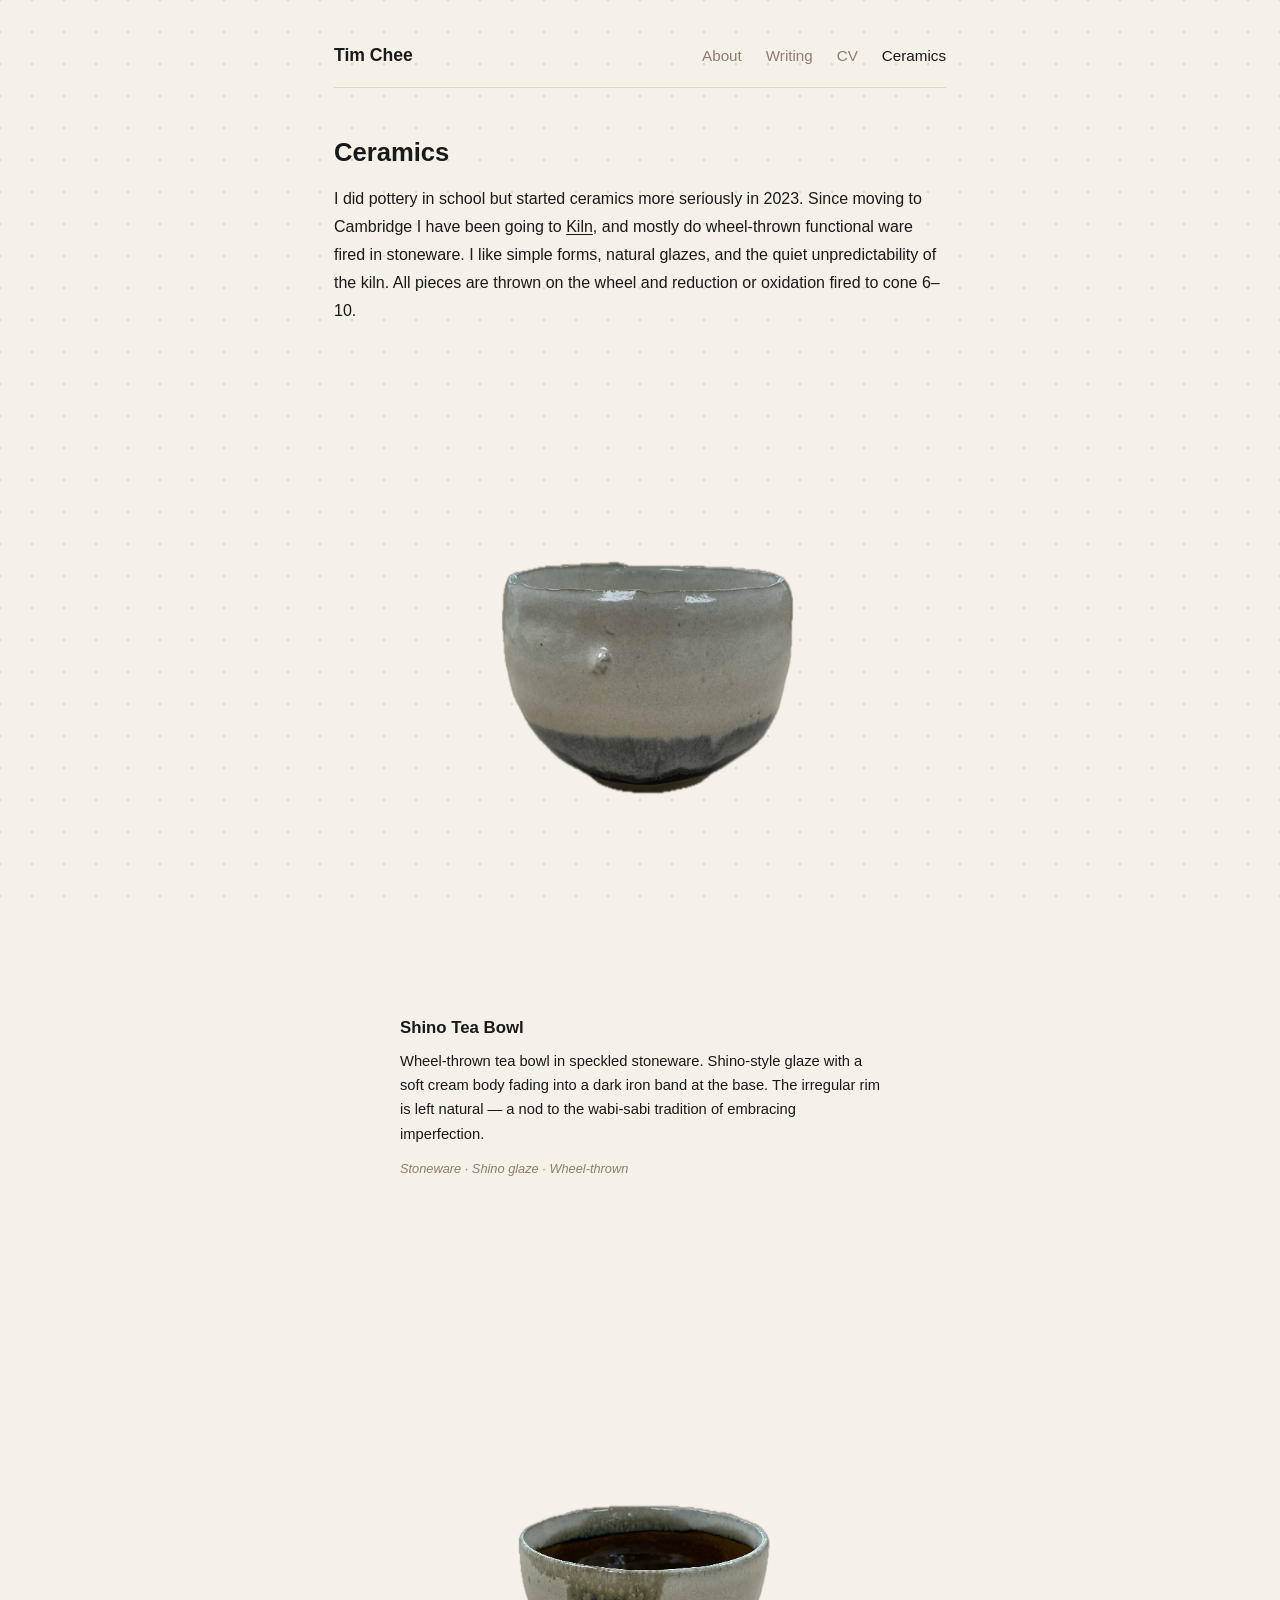
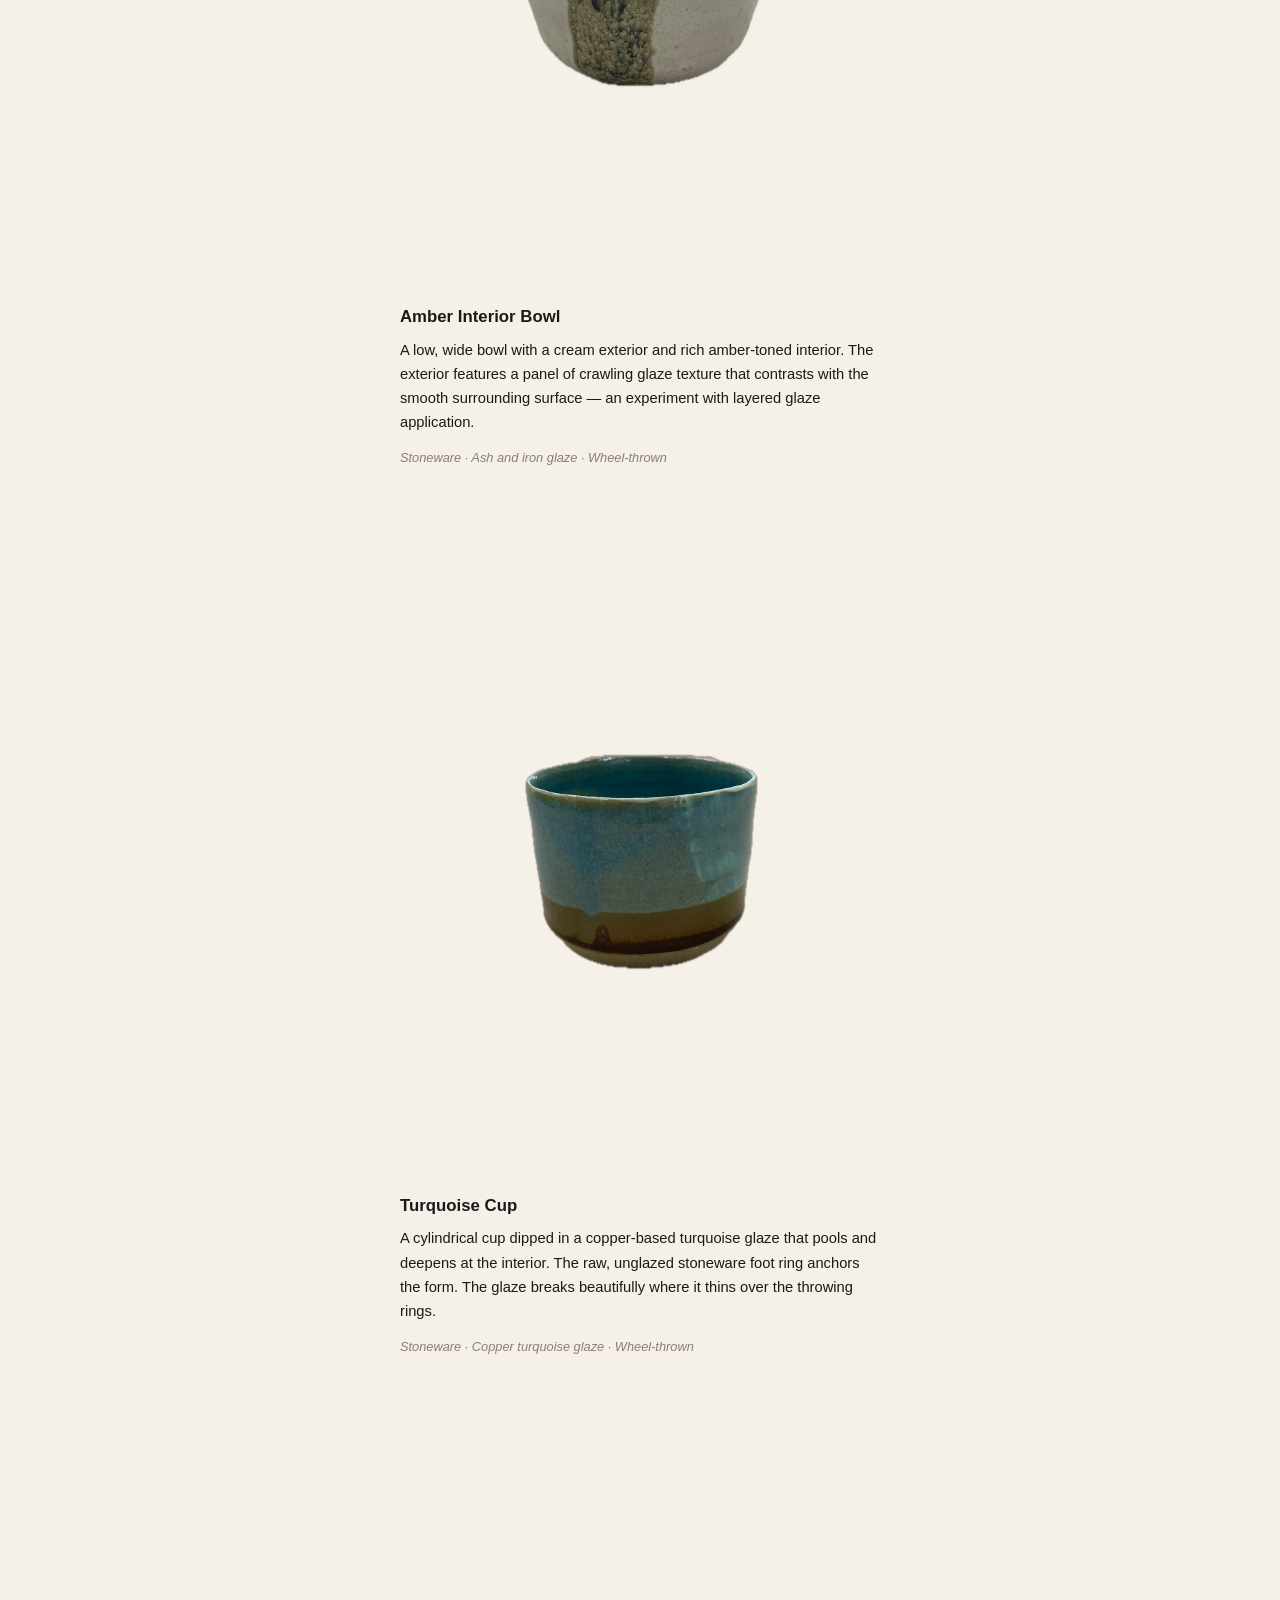
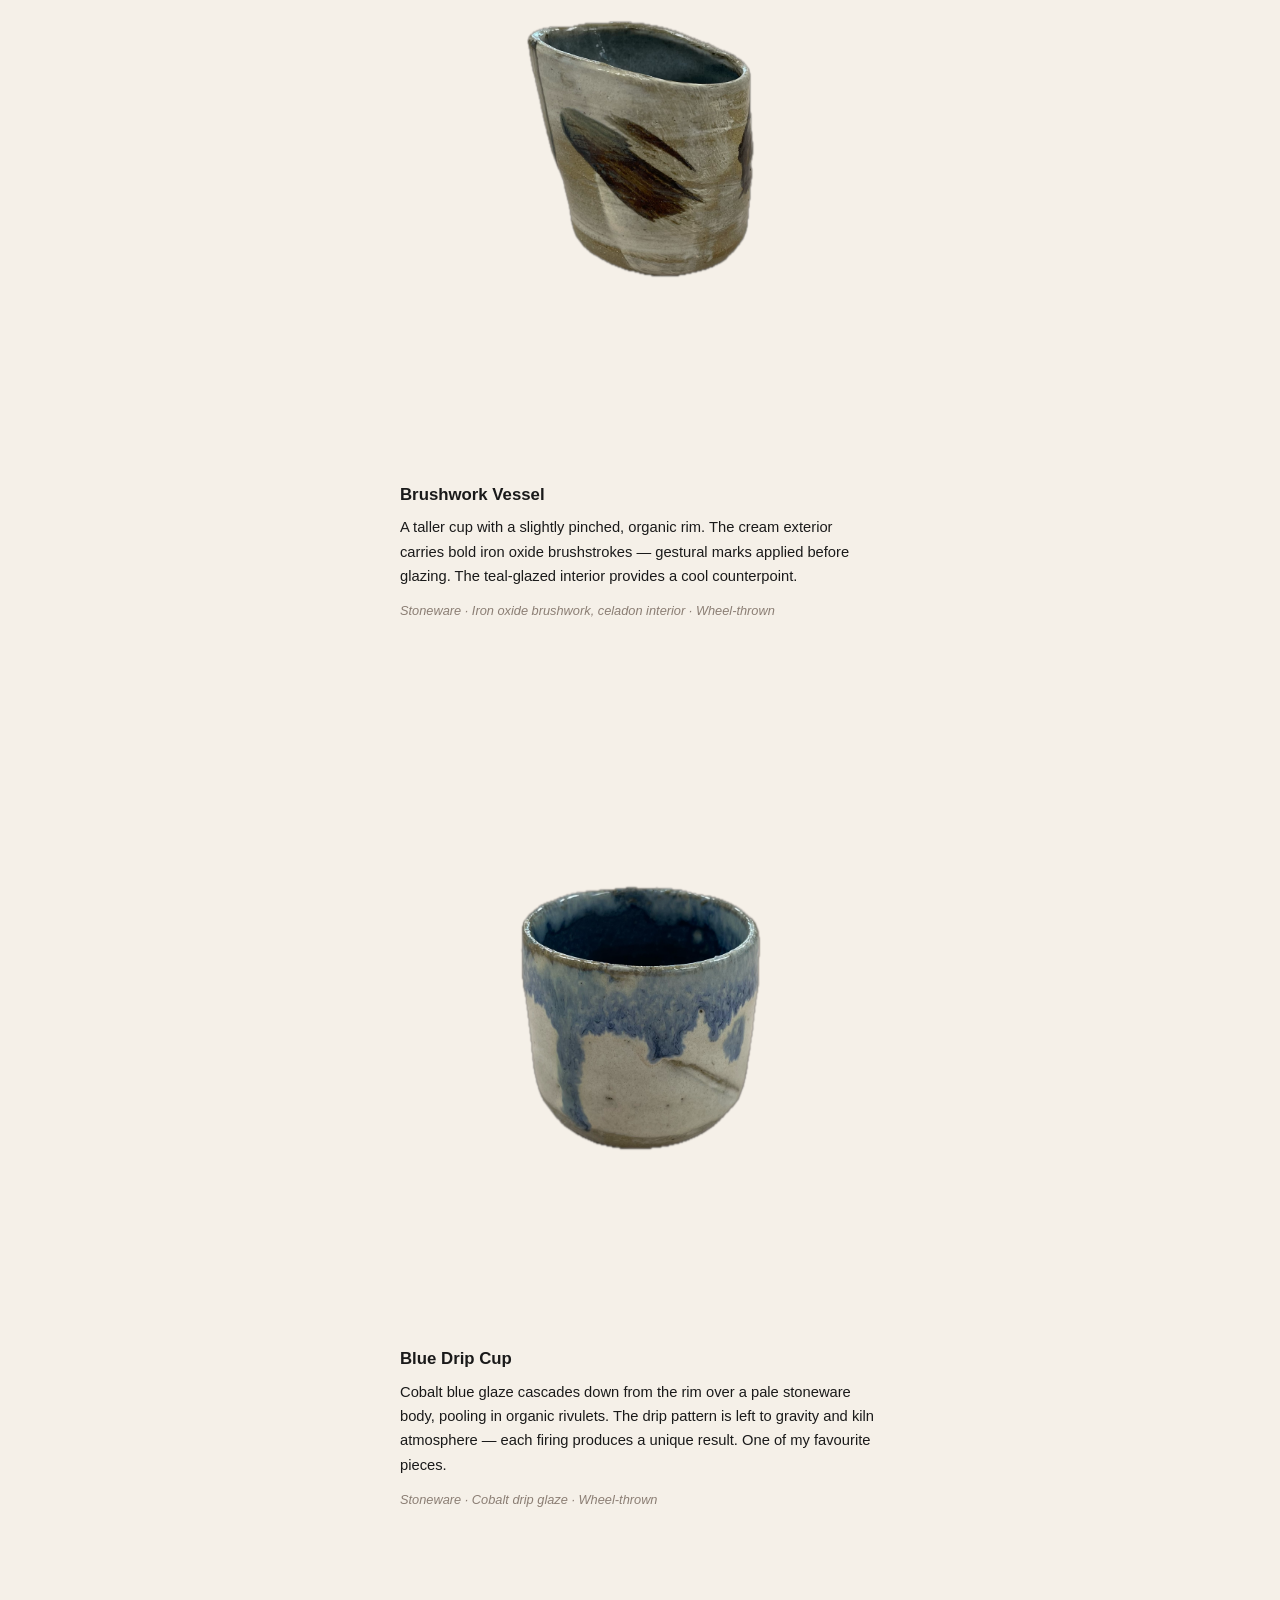
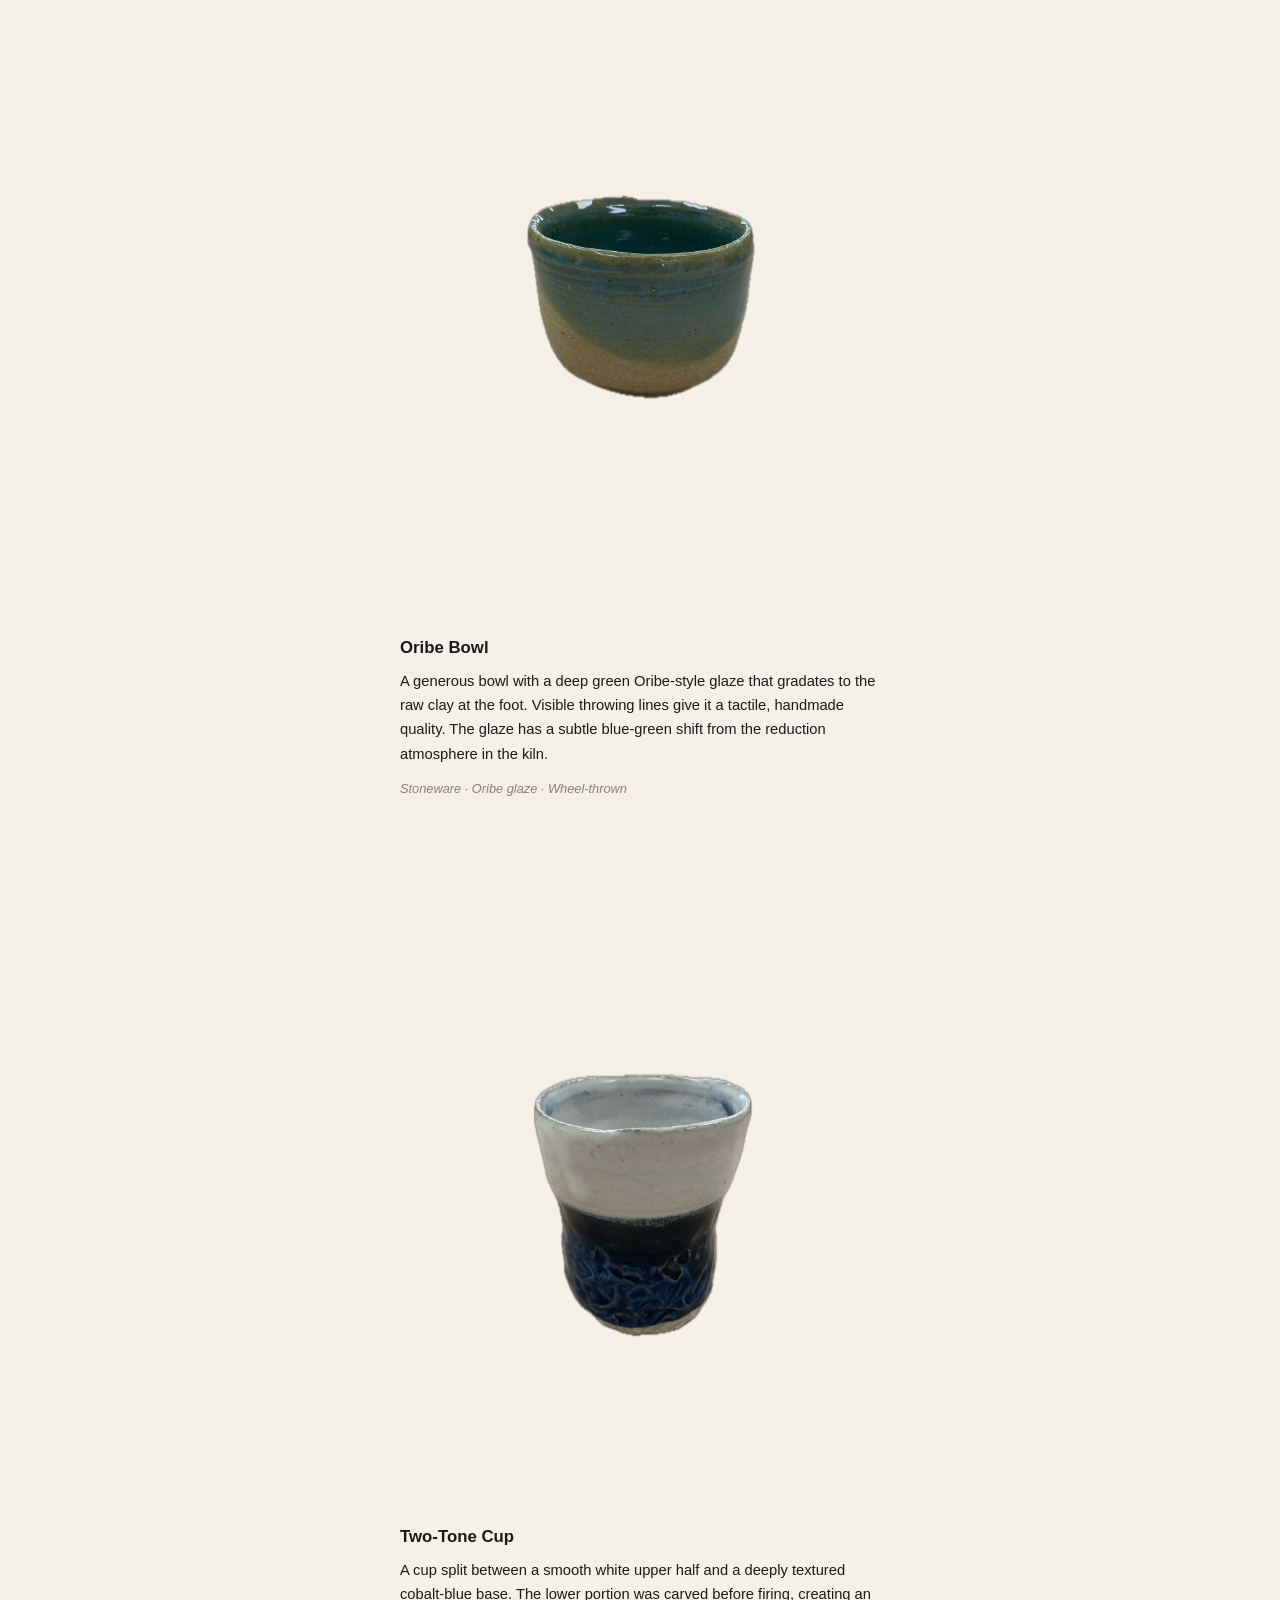
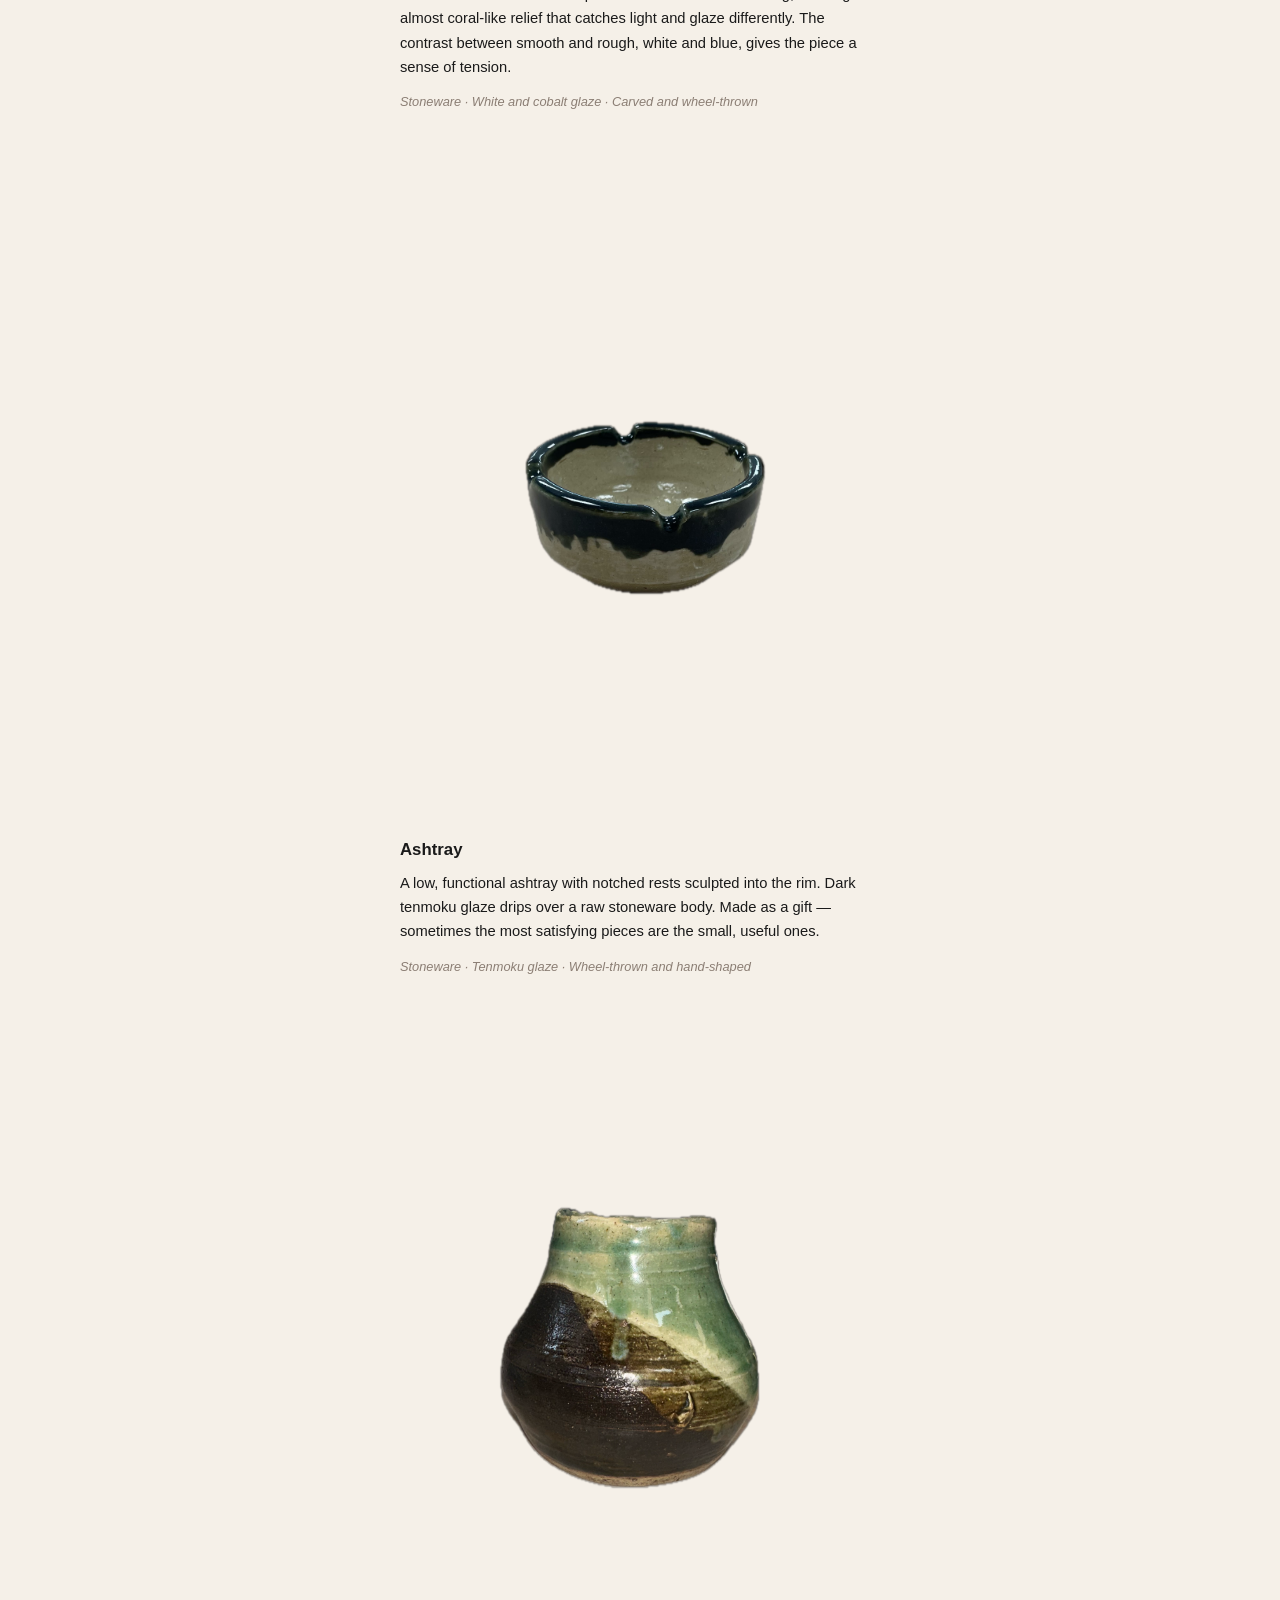
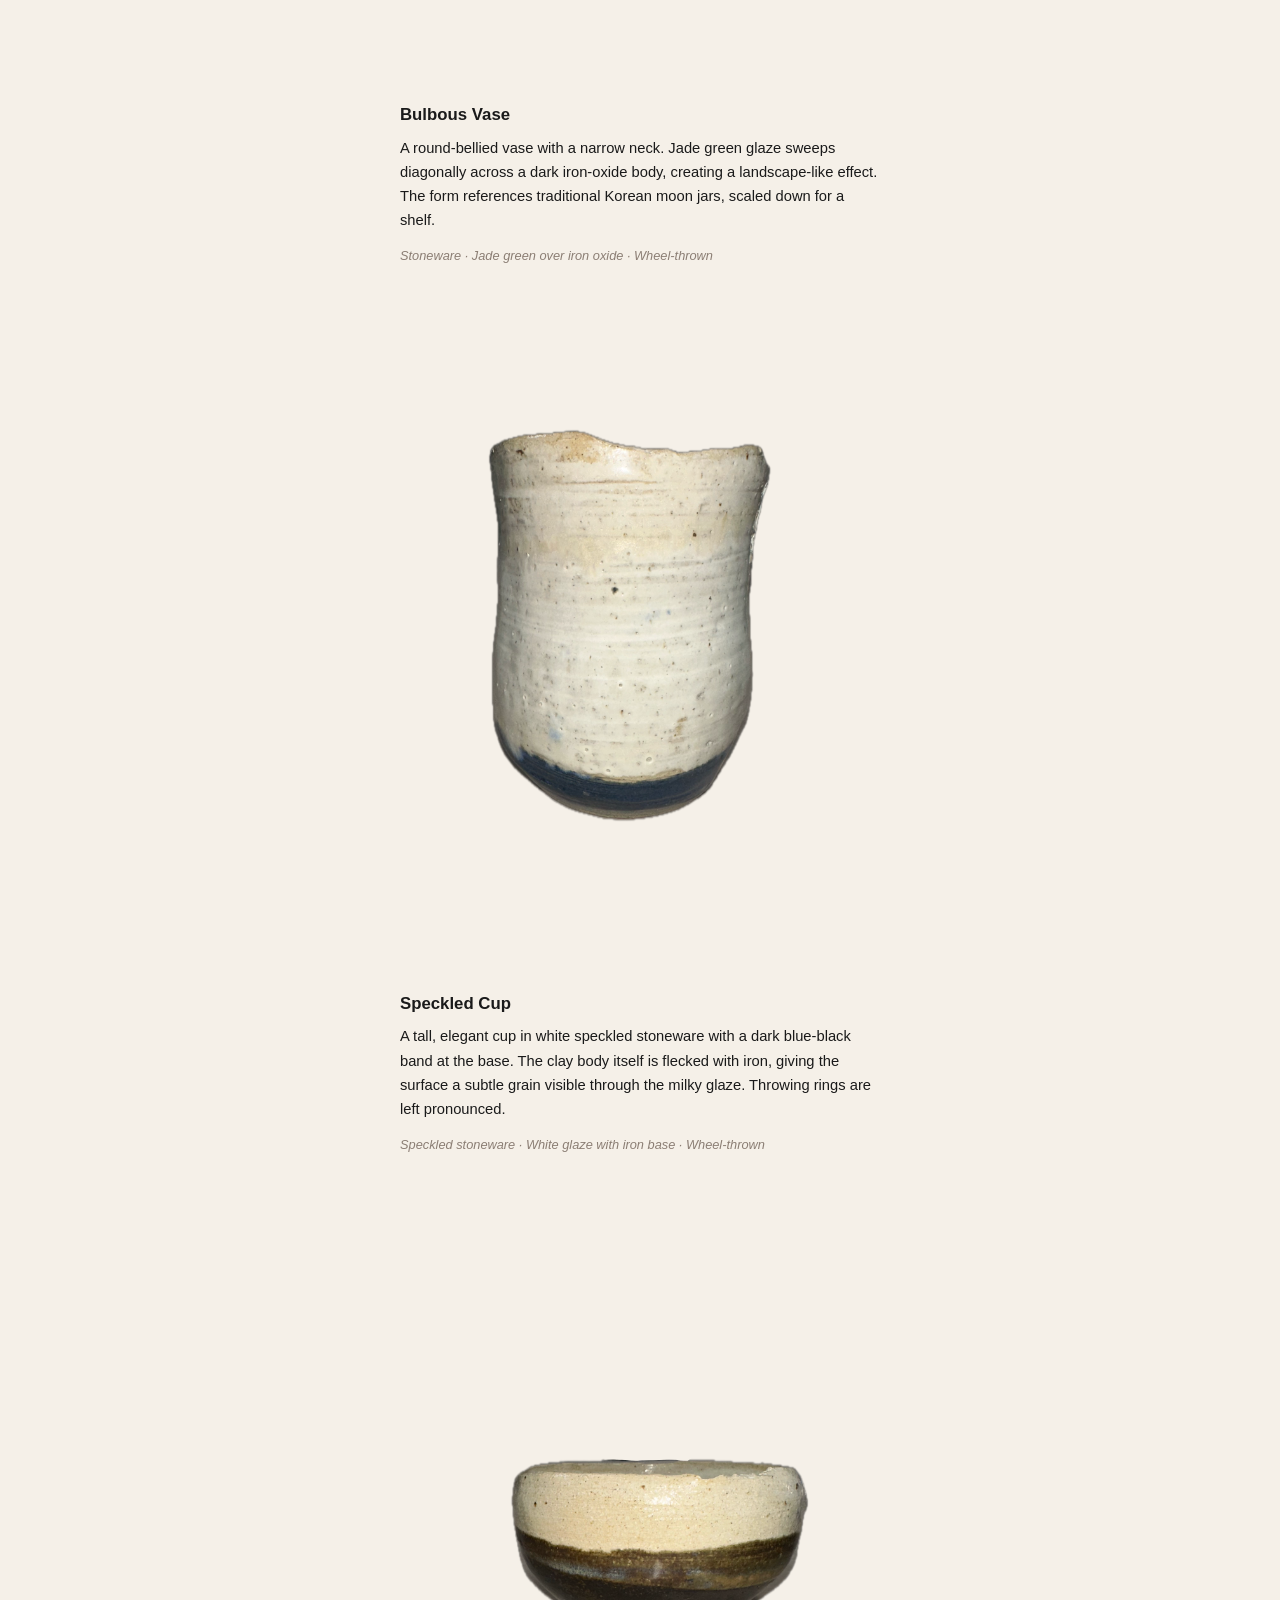
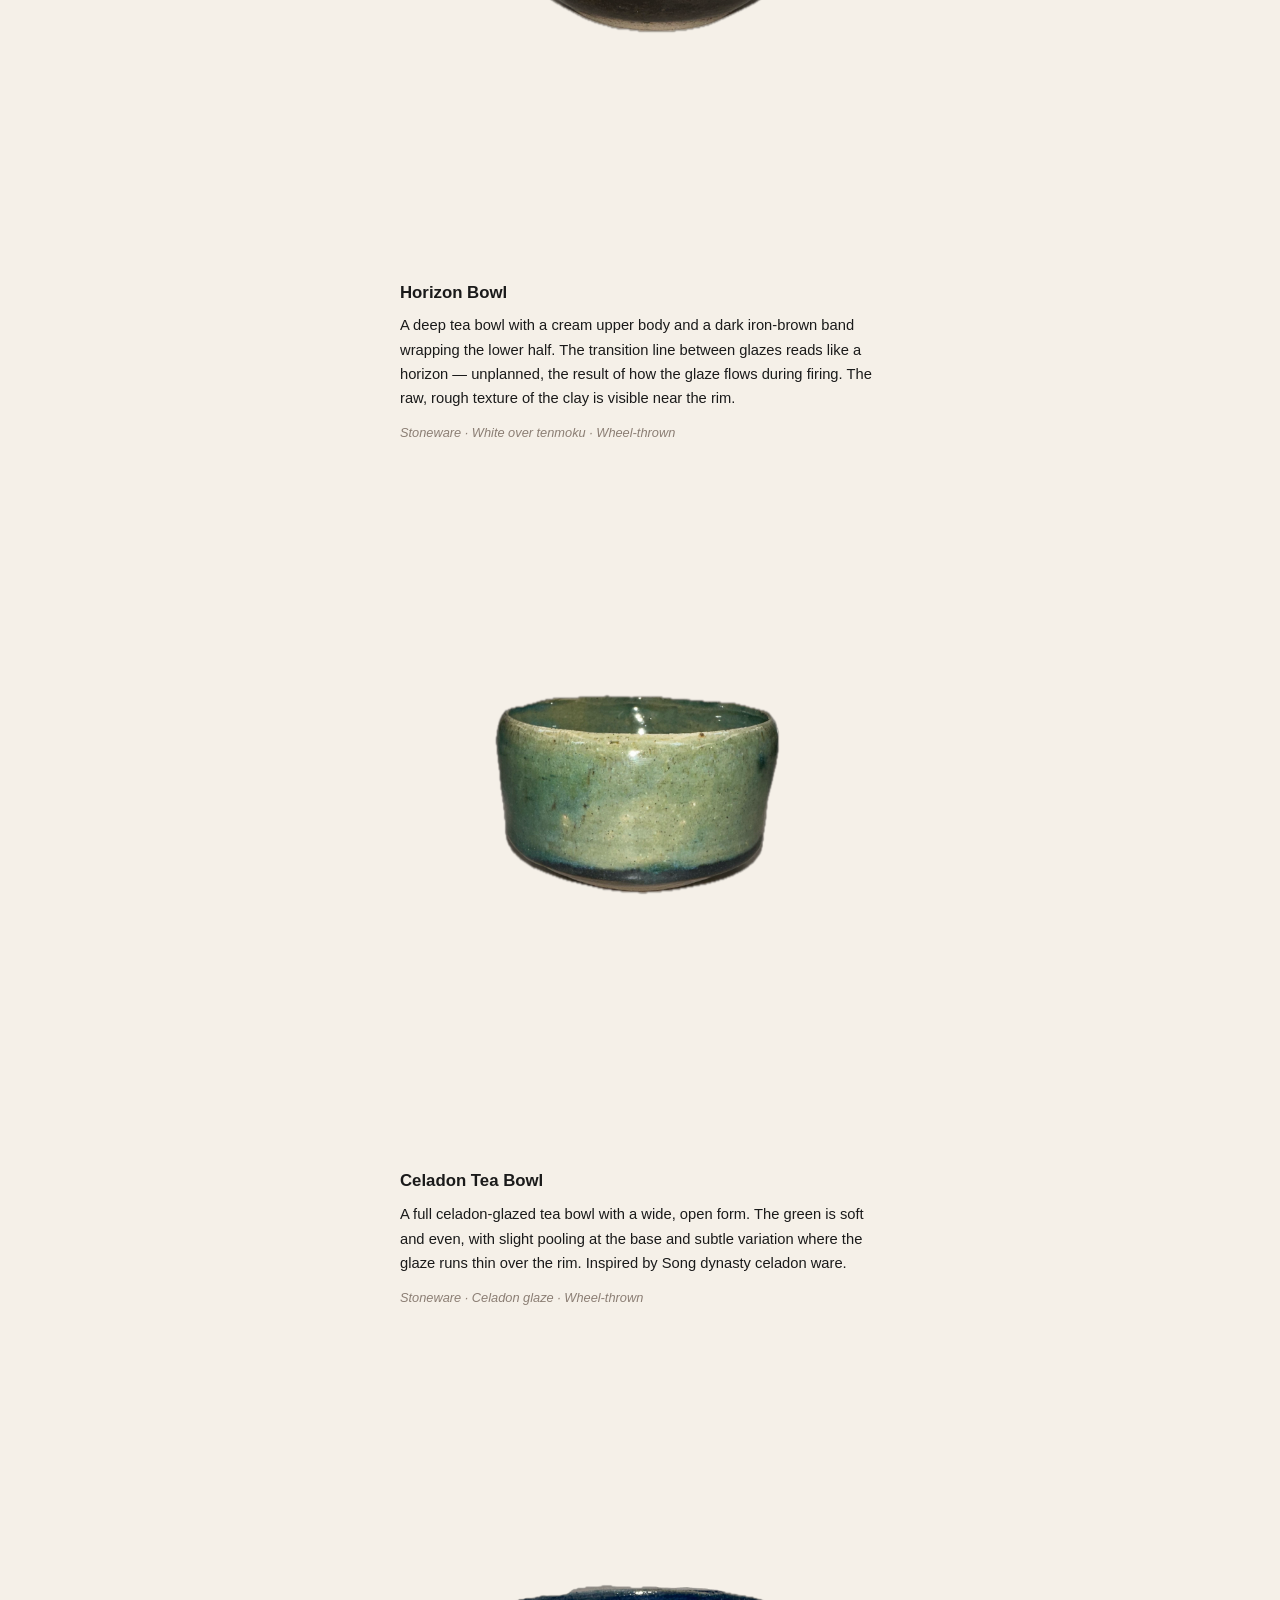
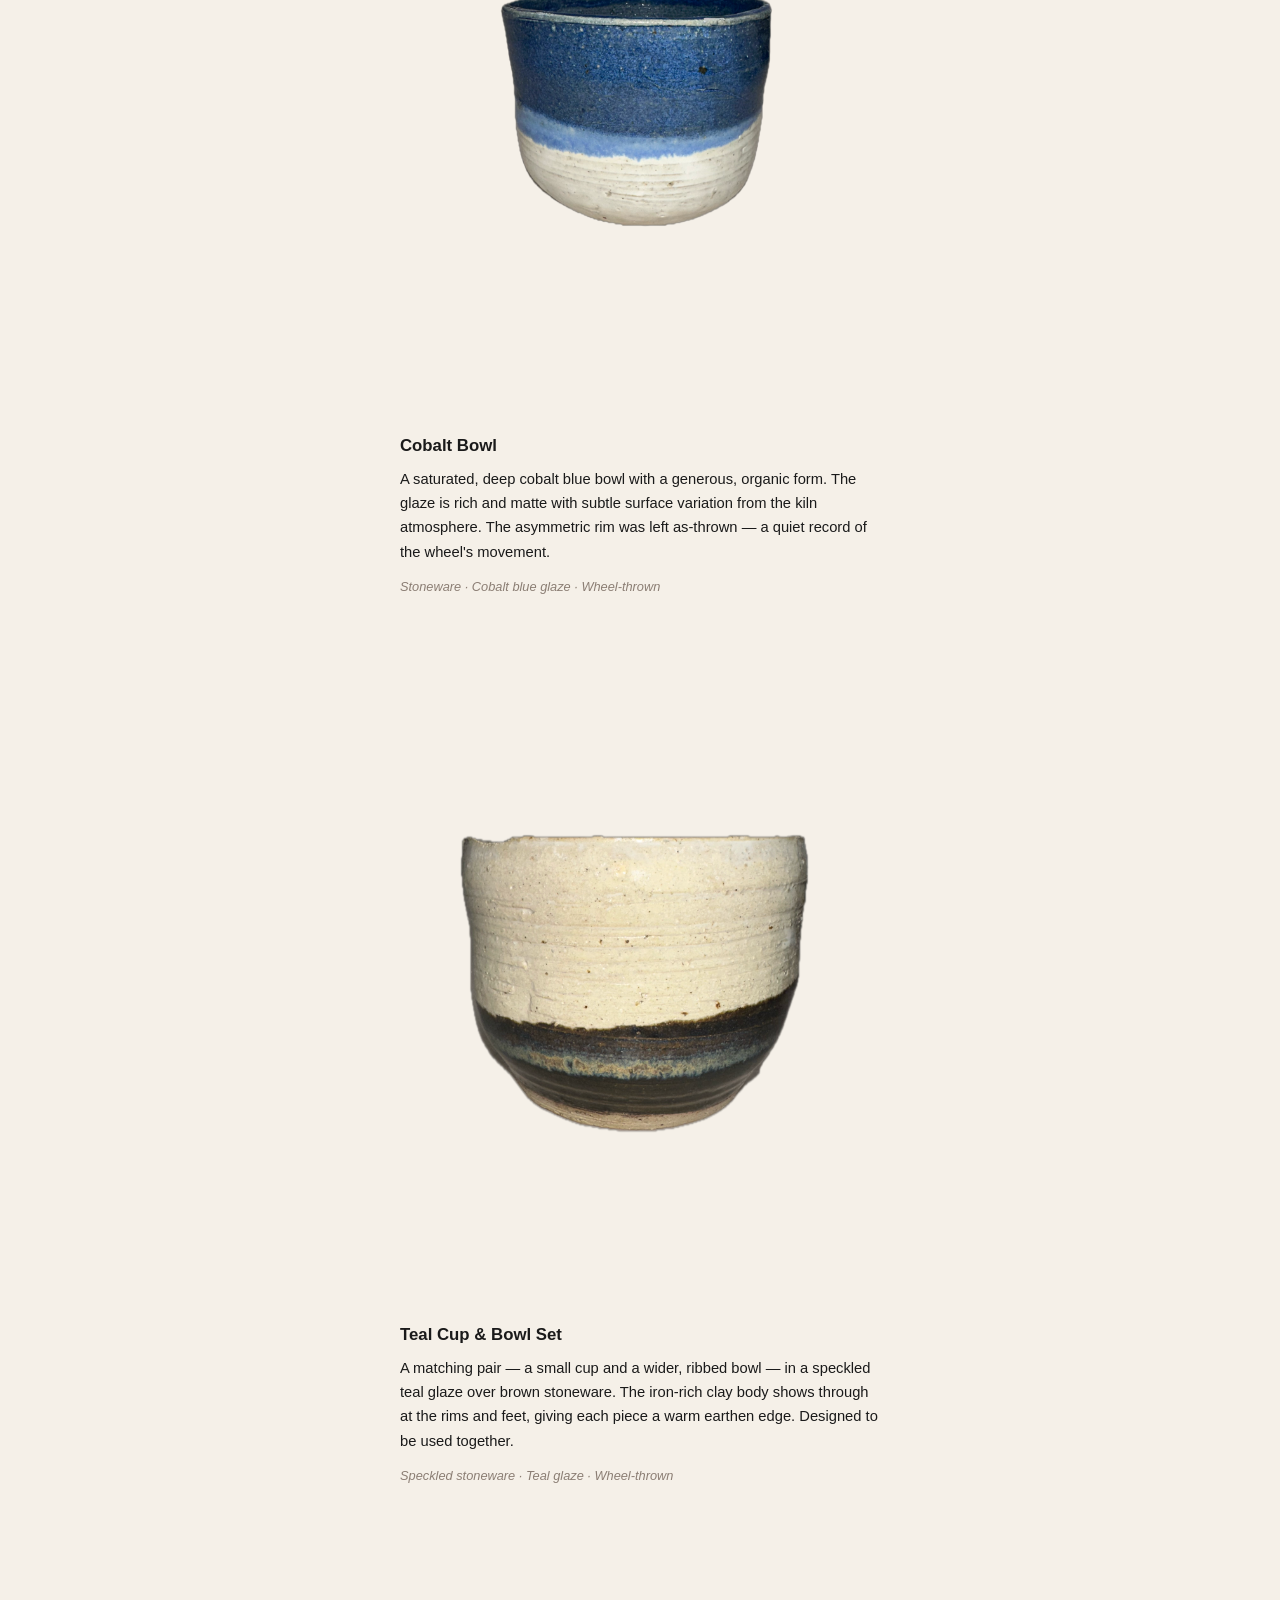
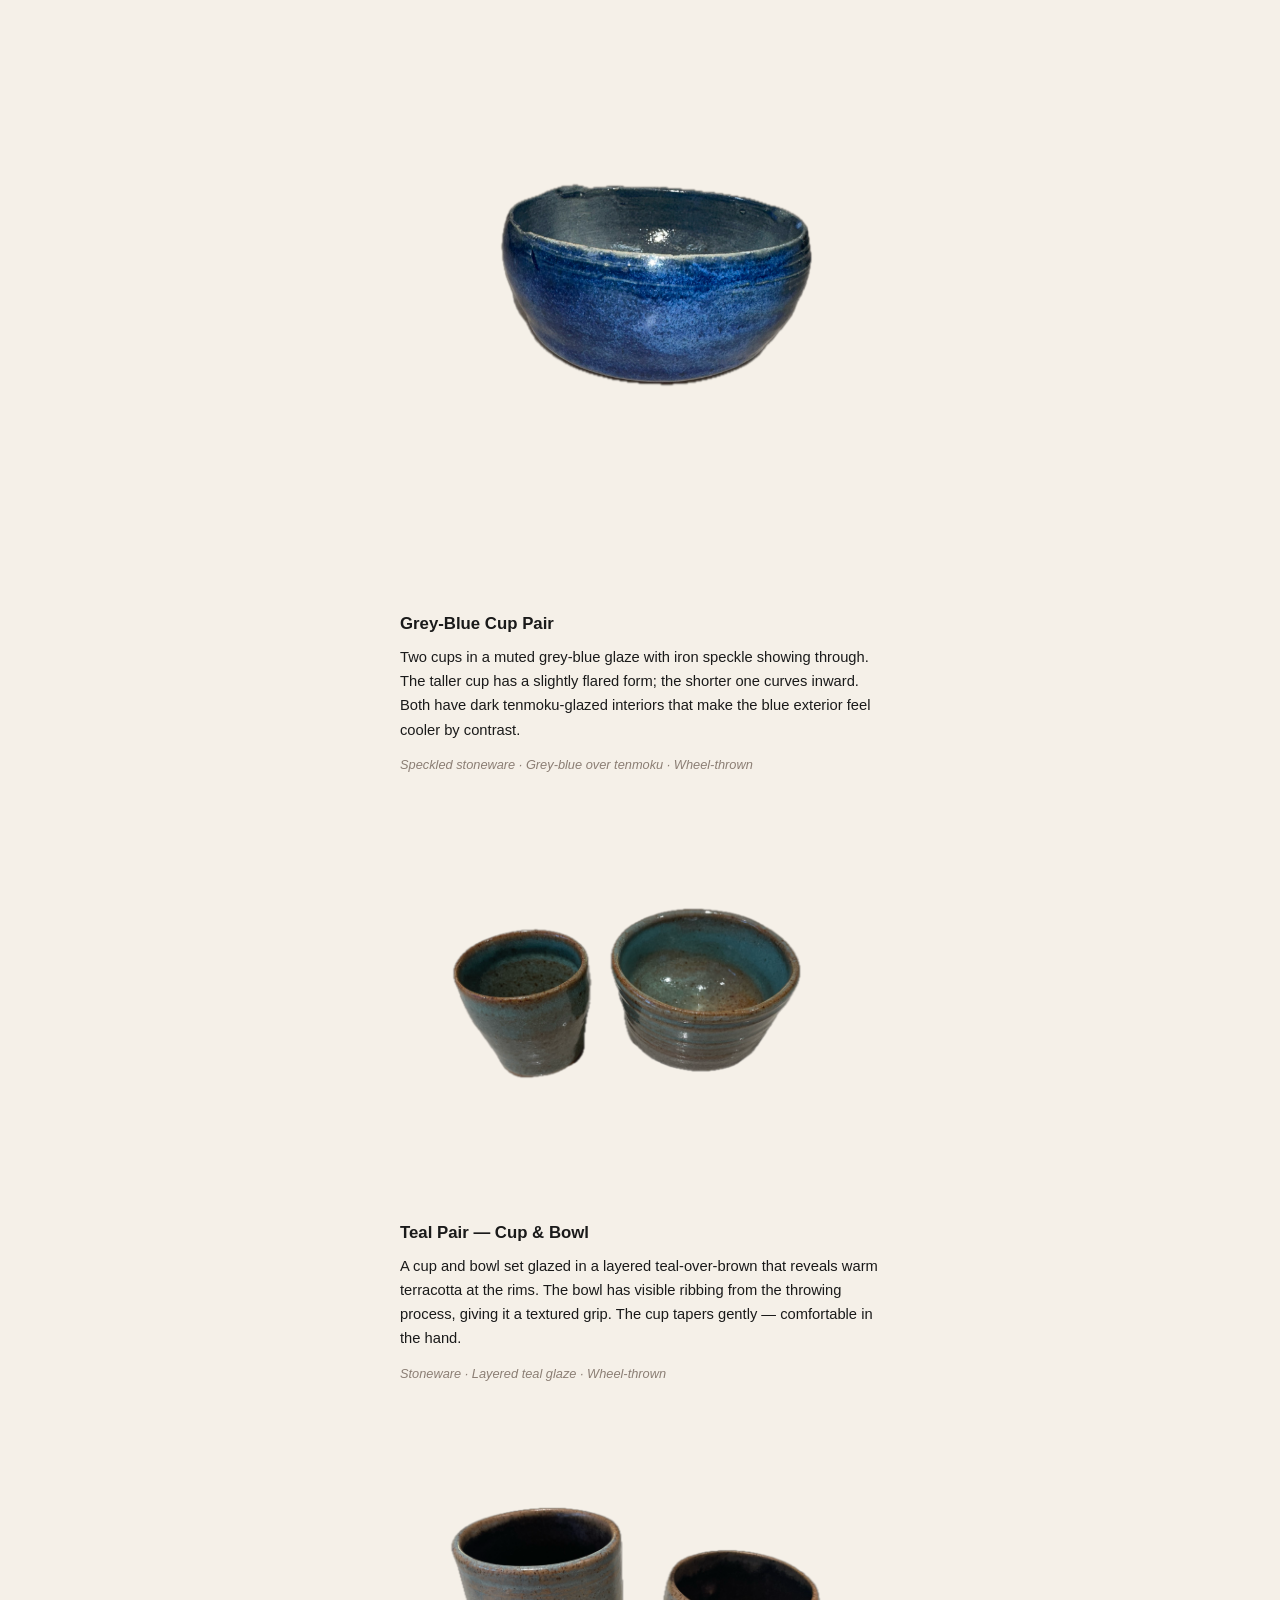
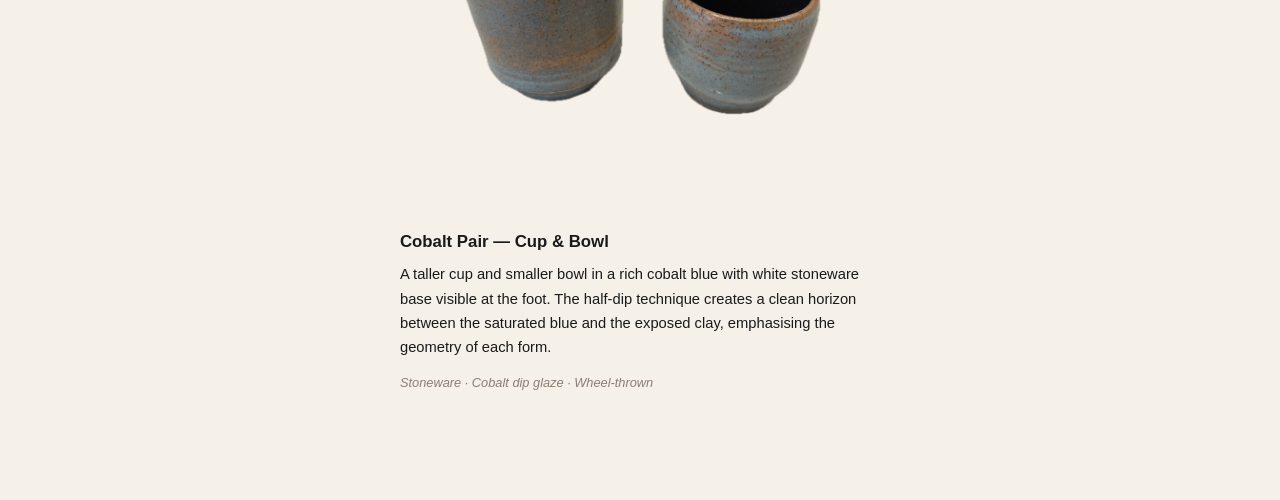
==== ceramics.html @ 2fcfd8ac "Update ceramics intro text" ====
<!DOCTYPE html>
<html lang="en">
<head>
  <meta charset="UTF-8">
  <meta name="viewport" content="width=device-width, initial-scale=1.0">
  <title>Ceramics – Tim Chee</title>
  <link rel="icon" href="favicon.svg" type="image/svg+xml">
  <link rel="stylesheet" href="style.css">
</head>
<body>
  <canvas id="dot-grid"></canvas>
  <div class="container">
    <nav>
      <a href="index.html" class="site-name">Tim Chee</a>
      <a href="index.html">About</a>
      <a href="writing.html">Writing</a>
      <a href="cv.html">CV</a>
      <a href="ceramics.html" class="active">Ceramics</a>
    </nav>

    <h1>Ceramics</h1>
    <p>I did pottery in school but started ceramics more seriously in 2023. Since moving to Cambridge I have been going to <a href="https://kilncambridge.co.uk/">Kiln</a>, and mostly do wheel-thrown functional ware fired in stoneware. I like simple forms, natural glazes, and the quiet unpredictability of the kiln. All pieces are thrown on the wheel and reduction or oxidation fired to cone 6–10.</p>

    <div class="ceramics-gallery">

      <div class="ceramics-piece">
        <img src="ceramics/IMG_4203.png" alt="Shino tea bowl" loading="lazy">
        <div class="piece-info">
          <h3>Shino Tea Bowl</h3>
          <p>Wheel-thrown tea bowl in speckled stoneware. Shino-style glaze with a soft cream body fading into a dark iron band at the base. The irregular rim is left natural — a nod to the wabi-sabi tradition of embracing imperfection.</p>
          <span class="piece-meta">Stoneware · Shino glaze · Wheel-thrown</span>
        </div>
      </div>

      <div class="ceramics-piece">
        <img src="ceramics/IMG_4205.png" alt="Textured bowl with amber interior" loading="lazy">
        <div class="piece-info">
          <h3>Amber Interior Bowl</h3>
          <p>A low, wide bowl with a cream exterior and rich amber-toned interior. The exterior features a panel of crawling glaze texture that contrasts with the smooth surrounding surface — an experiment with layered glaze application.</p>
          <span class="piece-meta">Stoneware · Ash and iron glaze · Wheel-thrown</span>
        </div>
      </div>

      <div class="ceramics-piece">
        <img src="ceramics/IMG_4206.png" alt="Turquoise cup" loading="lazy">
        <div class="piece-info">
          <h3>Turquoise Cup</h3>
          <p>A cylindrical cup dipped in a copper-based turquoise glaze that pools and deepens at the interior. The raw, unglazed stoneware foot ring anchors the form. The glaze breaks beautifully where it thins over the throwing rings.</p>
          <span class="piece-meta">Stoneware · Copper turquoise glaze · Wheel-thrown</span>
        </div>
      </div>

      <div class="ceramics-piece">
        <img src="ceramics/IMG_4207.png" alt="Brushwork vessel" loading="lazy">
        <div class="piece-info">
          <h3>Brushwork Vessel</h3>
          <p>A taller cup with a slightly pinched, organic rim. The cream exterior carries bold iron oxide brushstrokes — gestural marks applied before glazing. The teal-glazed interior provides a cool counterpoint.</p>
          <span class="piece-meta">Stoneware · Iron oxide brushwork, celadon interior · Wheel-thrown</span>
        </div>
      </div>

      <div class="ceramics-piece">
        <img src="ceramics/IMG_4211.png" alt="Blue drip cup" loading="lazy">
        <div class="piece-info">
          <h3>Blue Drip Cup</h3>
          <p>Cobalt blue glaze cascades down from the rim over a pale stoneware body, pooling in organic rivulets. The drip pattern is left to gravity and kiln atmosphere — each firing produces a unique result. One of my favourite pieces.</p>
          <span class="piece-meta">Stoneware · Cobalt drip glaze · Wheel-thrown</span>
        </div>
      </div>

      <div class="ceramics-piece">
        <img src="ceramics/IMG_4212.png" alt="Celadon green bowl" loading="lazy">
        <div class="piece-info">
          <h3>Oribe Bowl</h3>
          <p>A generous bowl with a deep green Oribe-style glaze that gradates to the raw clay at the foot. Visible throwing lines give it a tactile, handmade quality. The glaze has a subtle blue-green shift from the reduction atmosphere in the kiln.</p>
          <span class="piece-meta">Stoneware · Oribe glaze · Wheel-thrown</span>
        </div>
      </div>

      <div class="ceramics-piece">
        <img src="ceramics/IMG_4213.png" alt="Two-tone cup" loading="lazy">
        <div class="piece-info">
          <h3>Two-Tone Cup</h3>
          <p>A cup split between a smooth white upper half and a deeply textured cobalt-blue base. The lower portion was carved before firing, creating an almost coral-like relief that catches light and glaze differently. The contrast between smooth and rough, white and blue, gives the piece a sense of tension.</p>
          <span class="piece-meta">Stoneware · White and cobalt glaze · Carved and wheel-thrown</span>
        </div>
      </div>

      <div class="ceramics-piece">
        <img src="ceramics/IMG_4215.png" alt="Ashtray" loading="lazy">
        <div class="piece-info">
          <h3>Ashtray</h3>
          <p>A low, functional ashtray with notched rests sculpted into the rim. Dark tenmoku glaze drips over a raw stoneware body. Made as a gift — sometimes the most satisfying pieces are the small, useful ones.</p>
          <span class="piece-meta">Stoneware · Tenmoku glaze · Wheel-thrown and hand-shaped</span>
        </div>
      </div>

      <div class="ceramics-piece">
        <img src="ceramics/IMG_7525-2.png" alt="Green and black vase" loading="lazy">
        <div class="piece-info">
          <h3>Bulbous Vase</h3>
          <p>A round-bellied vase with a narrow neck. Jade green glaze sweeps diagonally across a dark iron-oxide body, creating a landscape-like effect. The form references traditional Korean moon jars, scaled down for a shelf.</p>
          <span class="piece-meta">Stoneware · Jade green over iron oxide · Wheel-thrown</span>
        </div>
      </div>

      <div class="ceramics-piece">
        <img src="ceramics/IMG_7526.png" alt="White speckled cup" loading="lazy">
        <div class="piece-info">
          <h3>Speckled Cup</h3>
          <p>A tall, elegant cup in white speckled stoneware with a dark blue-black band at the base. The clay body itself is flecked with iron, giving the surface a subtle grain visible through the milky glaze. Throwing rings are left pronounced.</p>
          <span class="piece-meta">Speckled stoneware · White glaze with iron base · Wheel-thrown</span>
        </div>
      </div>

      <div class="ceramics-piece">
        <img src="ceramics/IMG_7527-2.png" alt="Cream and brown tea bowl" loading="lazy">
        <div class="piece-info">
          <h3>Horizon Bowl</h3>
          <p>A deep tea bowl with a cream upper body and a dark iron-brown band wrapping the lower half. The transition line between glazes reads like a horizon — unplanned, the result of how the glaze flows during firing. The raw, rough texture of the clay is visible near the rim.</p>
          <span class="piece-meta">Stoneware · White over tenmoku · Wheel-thrown</span>
        </div>
      </div>

      <div class="ceramics-piece">
        <img src="ceramics/IMG_7528.png" alt="Green celadon tea bowl" loading="lazy">
        <div class="piece-info">
          <h3>Celadon Tea Bowl</h3>
          <p>A full celadon-glazed tea bowl with a wide, open form. The green is soft and even, with slight pooling at the base and subtle variation where the glaze runs thin over the rim. Inspired by Song dynasty celadon ware.</p>
          <span class="piece-meta">Stoneware · Celadon glaze · Wheel-thrown</span>
        </div>
      </div>

      <div class="ceramics-piece">
        <img src="ceramics/IMG_7530-2.png" alt="Deep cobalt bowl" loading="lazy">
        <div class="piece-info">
          <h3>Cobalt Bowl</h3>
          <p>A saturated, deep cobalt blue bowl with a generous, organic form. The glaze is rich and matte with subtle surface variation from the kiln atmosphere. The asymmetric rim was left as-thrown — a quiet record of the wheel's movement.</p>
          <span class="piece-meta">Stoneware · Cobalt blue glaze · Wheel-thrown</span>
        </div>
      </div>

      <div class="ceramics-piece">
        <img src="ceramics/IMG_7531-2.png" alt="Teal cup and bowl set" loading="lazy">
        <div class="piece-info">
          <h3>Teal Cup & Bowl Set</h3>
          <p>A matching pair — a small cup and a wider, ribbed bowl — in a speckled teal glaze over brown stoneware. The iron-rich clay body shows through at the rims and feet, giving each piece a warm earthen edge. Designed to be used together.</p>
          <span class="piece-meta">Speckled stoneware · Teal glaze · Wheel-thrown</span>
        </div>
      </div>

      <div class="ceramics-piece">
        <img src="ceramics/IMG_7532-2.png" alt="Grey-blue cup pair" loading="lazy">
        <div class="piece-info">
          <h3>Grey-Blue Cup Pair</h3>
          <p>Two cups in a muted grey-blue glaze with iron speckle showing through. The taller cup has a slightly flared form; the shorter one curves inward. Both have dark tenmoku-glazed interiors that make the blue exterior feel cooler by contrast.</p>
          <span class="piece-meta">Speckled stoneware · Grey-blue over tenmoku · Wheel-thrown</span>
        </div>
      </div>

      <div class="ceramics-piece">
        <img src="ceramics/IMG_0050-2.png" alt="Teal cup and bowl pair" loading="lazy">
        <div class="piece-info">
          <h3>Teal Pair — Cup & Bowl</h3>
          <p>A cup and bowl set glazed in a layered teal-over-brown that reveals warm terracotta at the rims. The bowl has visible ribbing from the throwing process, giving it a textured grip. The cup tapers gently — comfortable in the hand.</p>
          <span class="piece-meta">Stoneware · Layered teal glaze · Wheel-thrown</span>
        </div>
      </div>

      <div class="ceramics-piece">
        <img src="ceramics/IMG_0054-2.png" alt="Cobalt blue bowl pair" loading="lazy">
        <div class="piece-info">
          <h3>Cobalt Pair — Cup & Bowl</h3>
          <p>A taller cup and smaller bowl in a rich cobalt blue with white stoneware base visible at the foot. The half-dip technique creates a clean horizon between the saturated blue and the exposed clay, emphasising the geometry of each form.</p>
          <span class="piece-meta">Stoneware · Cobalt dip glaze · Wheel-thrown</span>
        </div>
      </div>

    </div>
  </div>

  <script>
  (() => {
    const canvas = document.getElementById('dot-grid');
    const ctx = canvas.getContext('2d');
    const dpr = window.devicePixelRatio || 1;

    const SPACING = 32;
    const DOT_RADIUS = 1.2;
    const DOT_COLOR = 'rgba(120, 100, 80, 0.18)';
    const MOUSE_RADIUS = 140;
    const PUSH_STRENGTH = 30;
    const EASE_BACK = 0.08;

    let width, height, cols, rows, dots;
    let mouse = { x: -9999, y: -9999 };
    let animId;

    function init() {
      width = window.innerWidth;
      height = window.innerHeight;
      canvas.width = width * dpr;
      canvas.height = height * dpr;
      canvas.style.width = width + 'px';
      canvas.style.height = height + 'px';
      ctx.setTransform(dpr, 0, 0, dpr, 0, 0);

      cols = Math.ceil(width / SPACING) + 1;
      rows = Math.ceil(height / SPACING) + 1;

      dots = [];
      for (let r = 0; r < rows; r++) {
        for (let c = 0; c < cols; c++) {
          dots.push({
            homeX: c * SPACING,
            homeY: r * SPACING,
            x: c * SPACING,
            y: r * SPACING,
          });
        }
      }
    }

    function draw() {
      ctx.clearRect(0, 0, width, height);

      for (let i = 0; i < dots.length; i++) {
        const d = dots[i];
        const dx = mouse.x - d.homeX;
        const dy = mouse.y - d.homeY;
        const dist = Math.sqrt(dx * dx + dy * dy);

        if (dist < MOUSE_RADIUS) {
          const force = (1 - dist / MOUSE_RADIUS);
          const angle = Math.atan2(dy, dx);
          const push = force * force * PUSH_STRENGTH;
          d.x += (d.homeX - Math.cos(angle) * push - d.x) * 0.2;
          d.y += (d.homeY - Math.sin(angle) * push - d.y) * 0.2;
        } else {
          d.x += (d.homeX - d.x) * EASE_BACK;
          d.y += (d.homeY - d.y) * EASE_BACK;
        }

        ctx.beginPath();
        ctx.arc(d.x, d.y, DOT_RADIUS, 0, Math.PI * 2);
        ctx.fillStyle = DOT_COLOR;
        ctx.fill();
      }

      animId = requestAnimationFrame(draw);
    }

    function onMouseMove(e) {
      mouse.x = e.clientX;
      mouse.y = e.clientY;
    }

    function onMouseLeave() {
      mouse.x = -9999;
      mouse.y = -9999;
    }

    function onResize() {
      cancelAnimationFrame(animId);
      init();
      draw();
    }

    window.addEventListener('mousemove', onMouseMove);
    document.addEventListener('mouseleave', onMouseLeave);
    window.addEventListener('resize', onResize);

    window.addEventListener('touchmove', (e) => {
      mouse.x = e.touches[0].clientX;
      mouse.y = e.touches[0].clientY;
    });
    window.addEventListener('touchend', onMouseLeave);

    init();
    draw();
  })();
  </script>
</body>
</html>
---- style.css ----
/* ─── Reset & Variables ─── */
*, *::before, *::after {
  box-sizing: border-box;
  margin: 0;
  padding: 0;
}

:root {
  --text: #1a1a1a;
  --text-secondary: #8B7E74;
  --bg: #F5F0E8;
  --link: #1a1a1a;
  --link-hover: #6B5E54;
  --border: #DDD5C9;
  --code-bg: #EDE7DD;
  --max-width: 660px;
}

body {
  font-family: -apple-system, BlinkMacSystemFont, 'Segoe UI', 'Helvetica Neue', Arial, sans-serif;
  color: var(--text);
  background: var(--bg);
  line-height: 1.75;
  font-size: 16px;
  -webkit-font-smoothing: antialiased;
  -moz-osx-font-smoothing: grayscale;
}

/* ─── Dot Grid Canvas ─── */
#dot-grid {
  position: fixed;
  top: 0;
  left: 0;
  width: 100%;
  height: 100%;
  z-index: 0;
  pointer-events: none;
}

.container {
  max-width: var(--max-width);
  margin: 0 auto;
  padding: 2.5rem 1.5rem;
  position: relative;
  z-index: 1;
}

/* ─── Navigation ─── */
nav {
  display: flex;
  align-items: baseline;
  gap: 1.5rem;
  margin-bottom: 3rem;
  padding-bottom: 1rem;
  border-bottom: 1px solid var(--border);
}

nav .site-name {
  font-weight: 600;
  font-size: 1.1rem;
  color: var(--text);
  text-decoration: none;
  margin-right: auto;
}

nav .site-name:hover {
  color: var(--text-secondary);
}

nav a {
  color: var(--text-secondary);
  text-decoration: none;
  font-size: 0.95rem;
  transition: color 0.15s;
}

nav a:hover,
nav a.active {
  color: var(--text);
}

/* ─── Typography ─── */
h1 {
  font-size: 1.6rem;
  font-weight: 600;
  margin-bottom: 1rem;
  line-height: 1.3;
}

h2 {
  font-size: 1.25rem;
  font-weight: 600;
  margin-top: 2.5rem;
  margin-bottom: 0.75rem;
  line-height: 1.35;
}

h3 {
  font-size: 1.05rem;
  font-weight: 600;
  margin-top: 2rem;
  margin-bottom: 0.5rem;
}

h4 {
  font-size: 1rem;
  font-weight: 600;
  margin-top: 1.5rem;
  margin-bottom: 0.5rem;
}

p {
  margin-bottom: 1rem;
}

a {
  color: var(--link);
  text-decoration: underline;
  text-decoration-thickness: 1px;
  text-underline-offset: 2px;
  transition: color 0.15s;
}

a:hover {
  color: var(--link-hover);
}

strong {
  font-weight: 600;
}

/* ─── Lists ─── */
ul, ol {
  margin-bottom: 1rem;
  padding-left: 1.5rem;
}

li {
  margin-bottom: 0.35rem;
}

li > ul, li > ol {
  margin-top: 0.35rem;
  margin-bottom: 0.35rem;
}

/* ─── Horizontal Rule ─── */
hr {
  border: none;
  border-top: 1px solid var(--border);
  margin: 2rem 0;
}

/* ─── Code ─── */
code {
  background: var(--code-bg);
  padding: 0.15rem 0.4rem;
  border-radius: 3px;
  font-size: 0.88em;
  font-family: 'SF Mono', 'Fira Code', 'Consolas', 'Monaco', monospace;
}

pre {
  background: var(--code-bg);
  padding: 1rem 1.25rem;
  border-radius: 6px;
  overflow-x: auto;
  margin-bottom: 1.25rem;
  font-size: 0.85em;
  line-height: 1.6;
}

pre code {
  background: none;
  padding: 0;
  border-radius: 0;
}

/* ─── Blockquote ─── */
blockquote {
  border-left: 3px solid var(--border);
  padding-left: 1rem;
  margin: 1.25rem 0;
  color: var(--text-secondary);
  font-style: italic;
}

/* ─── Tables ─── */
table {
  width: 100%;
  border-collapse: collapse;
  margin: 1.25rem 0;
  font-size: 0.9em;
}

th, td {
  padding: 0.6rem 0.75rem;
  text-align: left;
  border-bottom: 1px solid var(--border);
}

th {
  font-weight: 600;
  border-bottom: 2px solid var(--border);
}

/* ─── Images ─── */
img {
  max-width: 100%;
  height: auto;
  border-radius: 4px;
}

.post-image {
  margin: 1.5rem 0;
}

/* ─── Profile Section ─── */
.profile-section {
  display: flex;
  align-items: flex-start;
  gap: 1.5rem;
  margin-bottom: 1.5rem;
}

.profile-photo {
  width: 110px;
  height: 110px;
  border-radius: 50%;
  object-fit: cover;
  flex-shrink: 0;
}

.intro-text {
  font-size: 1.05rem;
}

/* ─── Contact Links ─── */
.contact-links {
  display: flex;
  gap: 1.25rem;
  align-items: center;
  flex-wrap: wrap;
  margin-top: 0.5rem;
}

.contact-links a {
  display: inline-flex;
  align-items: center;
  gap: 0.4rem;
  color: var(--text-secondary);
  text-decoration: none;
  font-size: 0.9rem;
}

.contact-links a:hover {
  color: var(--text);
}

.contact-links svg {
  width: 17px;
  height: 17px;
  flex-shrink: 0;
}

/* ─── Writing List ─── */
.writing-list {
  list-style: none;
  padding: 0;
}

.writing-list li {
  margin-bottom: 2rem;
}

.writing-list .post-title {
  font-weight: 600;
  font-size: 1.05rem;
  text-decoration: none;
  color: var(--text);
}

.writing-list .post-title:hover {
  text-decoration: underline;
}

.writing-list .post-tag {
  display: inline-block;
  font-size: 0.75rem;
  color: var(--text-secondary);
  border: 1px solid var(--border);
  border-radius: 3px;
  padding: 0.1rem 0.45rem;
  margin-left: 0.5rem;
  vertical-align: middle;
  font-weight: 400;
}

.writing-list .post-description {
  color: var(--text-secondary);
  font-size: 0.95rem;
  margin-top: 0.3rem;
  line-height: 1.6;
}

/* ─── Books List ─── */
.books-list {
  list-style: none;
  padding: 0;
}

.books-list li {
  padding: 0.2rem 0;
  color: var(--text);
}

.books-list li::before {
  content: "– ";
  color: var(--text-secondary);
}

.book-links {
  font-size: 0.85em;
  color: var(--text-secondary);
}

.book-links a {
  color: var(--text-secondary);
  text-decoration: none;
}

.book-links a:hover {
  color: var(--text);
  text-decoration: underline;
}

/* ─── Post Page ─── */
.post-header {
  margin-bottom: 2rem;
}

.post-meta {
  color: var(--text-secondary);
  font-size: 0.9rem;
  margin-top: 0.25rem;
}

.post-note {
  background: var(--code-bg);
  border-radius: 6px;
  padding: 0.75rem 1rem;
  font-size: 0.88rem;
  color: var(--text-secondary);
  margin-bottom: 1.5rem;
  font-style: italic;
}

.back-link {
  display: inline-block;
  margin-bottom: 1.5rem;
  color: var(--text-secondary);
  text-decoration: none;
  font-size: 0.9rem;
}

.back-link:hover {
  color: var(--text);
}

.back-link::before {
  content: "← ";
}

/* ─── References ─── */
.references {
  font-size: 0.82rem;
  color: var(--text-secondary);
  line-height: 1.6;
}

.references p {
  margin-bottom: 0.5rem;
  padding-left: 2rem;
  text-indent: -2rem;
}

sup a {
  color: var(--text-secondary);
  text-decoration: none;
  font-size: 0.8em;
}

sup a:hover {
  text-decoration: underline;
}

/* ─── Ceramics Gallery ─── */
.ceramics-gallery {
  margin-top: 2rem;
}

.ceramics-piece {
  margin-bottom: 4rem;
}

.ceramics-piece img {
  width: 100%;
  max-width: 480px;
  display: block;
  margin: 0 auto;
  border-radius: 6px;
}

.piece-info {
  max-width: 480px;
  margin: 1rem auto 0;
}

.piece-info h3 {
  font-size: 1.05rem;
  font-weight: 600;
  margin-top: 0.75rem;
  margin-bottom: 0.4rem;
}

.piece-info p {
  font-size: 0.92rem;
  color: var(--text);
  line-height: 1.65;
  margin-bottom: 0.5rem;
}

.piece-meta {
  font-size: 0.8rem;
  color: var(--text-secondary);
  font-style: italic;
}

/* ─── Mermaid ─── */
.mermaid {
  margin: 1.5rem 0;
  text-align: center;
}

/* ─── KaTeX overrides ─── */
.katex-display {
  overflow-x: auto;
  overflow-y: hidden;
  padding: 0.5rem 0;
}

/* ─── Responsive ─── */
@media (max-width: 600px) {
  .container {
    padding: 1.5rem 1rem;
  }

  nav {
    flex-wrap: wrap;
    gap: 0.75rem;
  }

  .profile-section {
    flex-direction: column;
    align-items: center;
    text-align: center;
  }

  h1 { font-size: 1.35rem; }
  h2 { font-size: 1.1rem; }

  .contact-links {
    justify-content: center;
  }

  table {
    font-size: 0.8em;
  }

  th, td {
    padding: 0.4rem 0.5rem;
  }
}
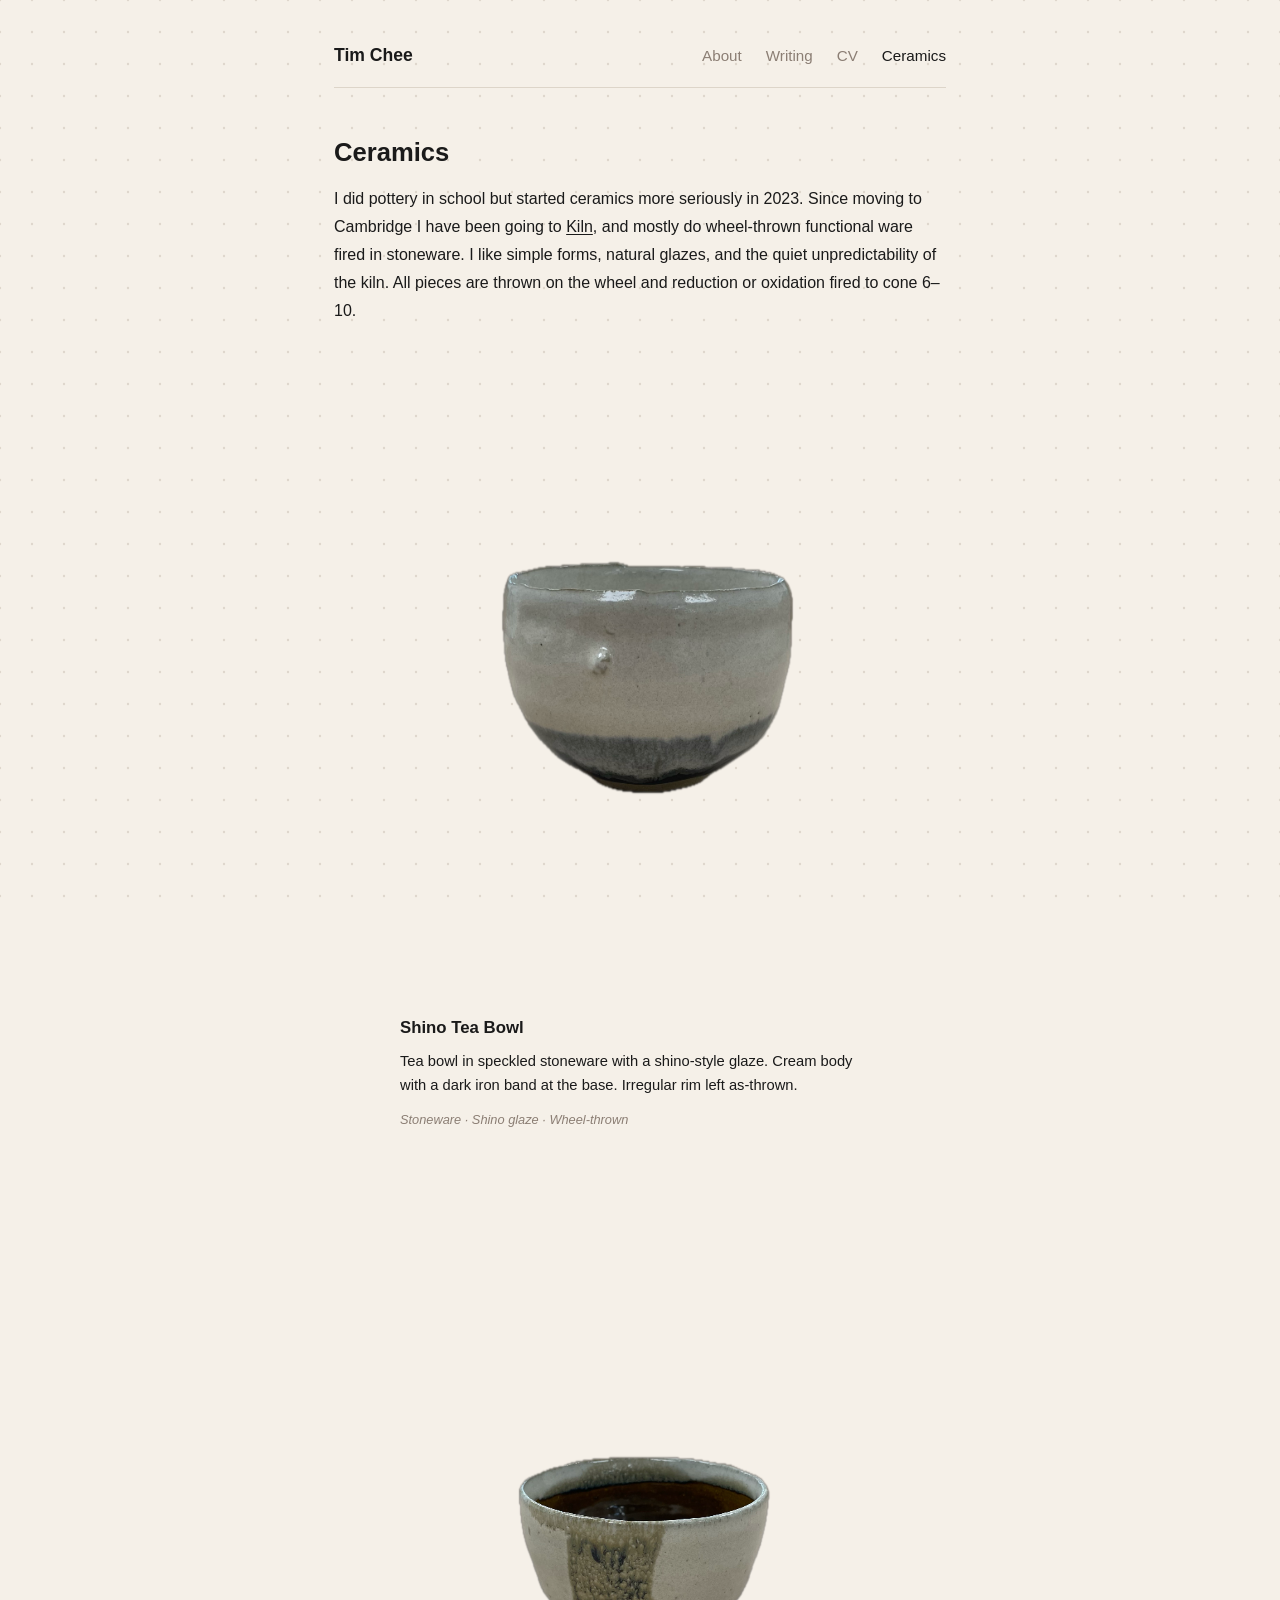
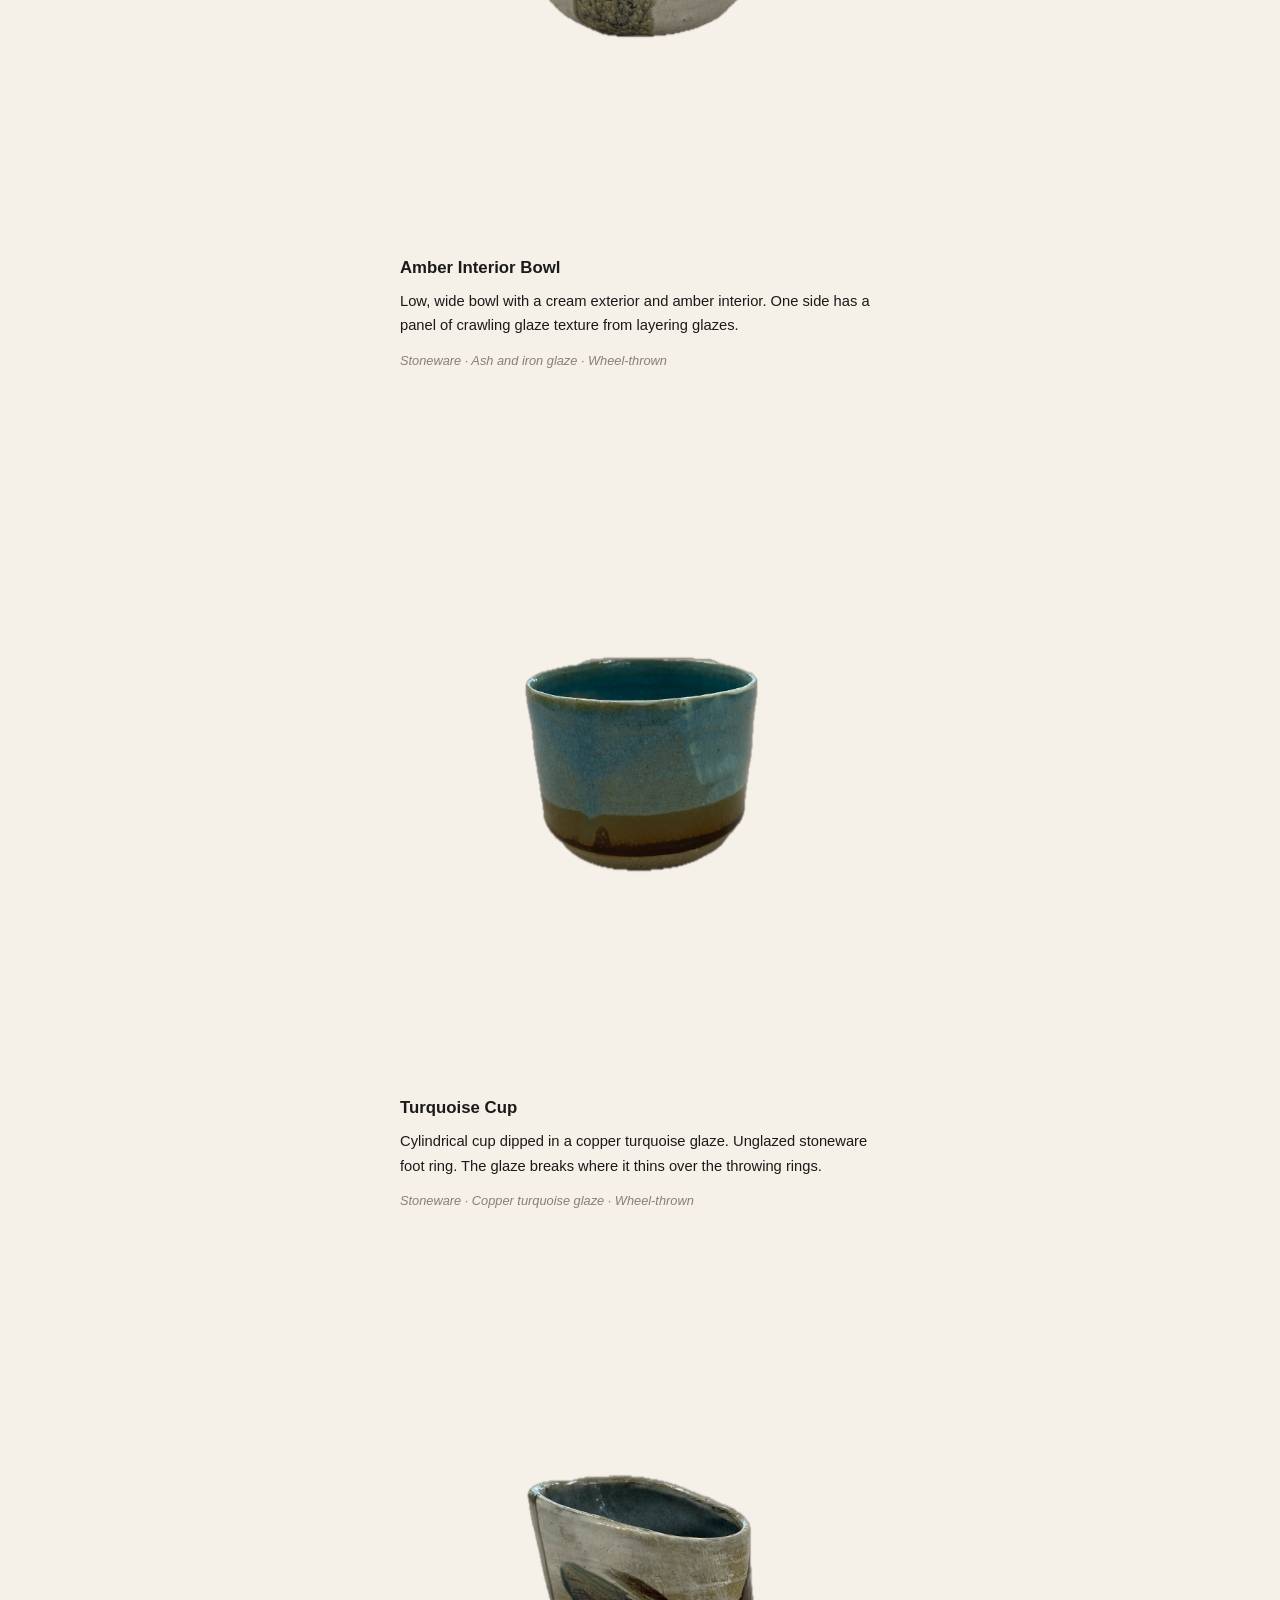
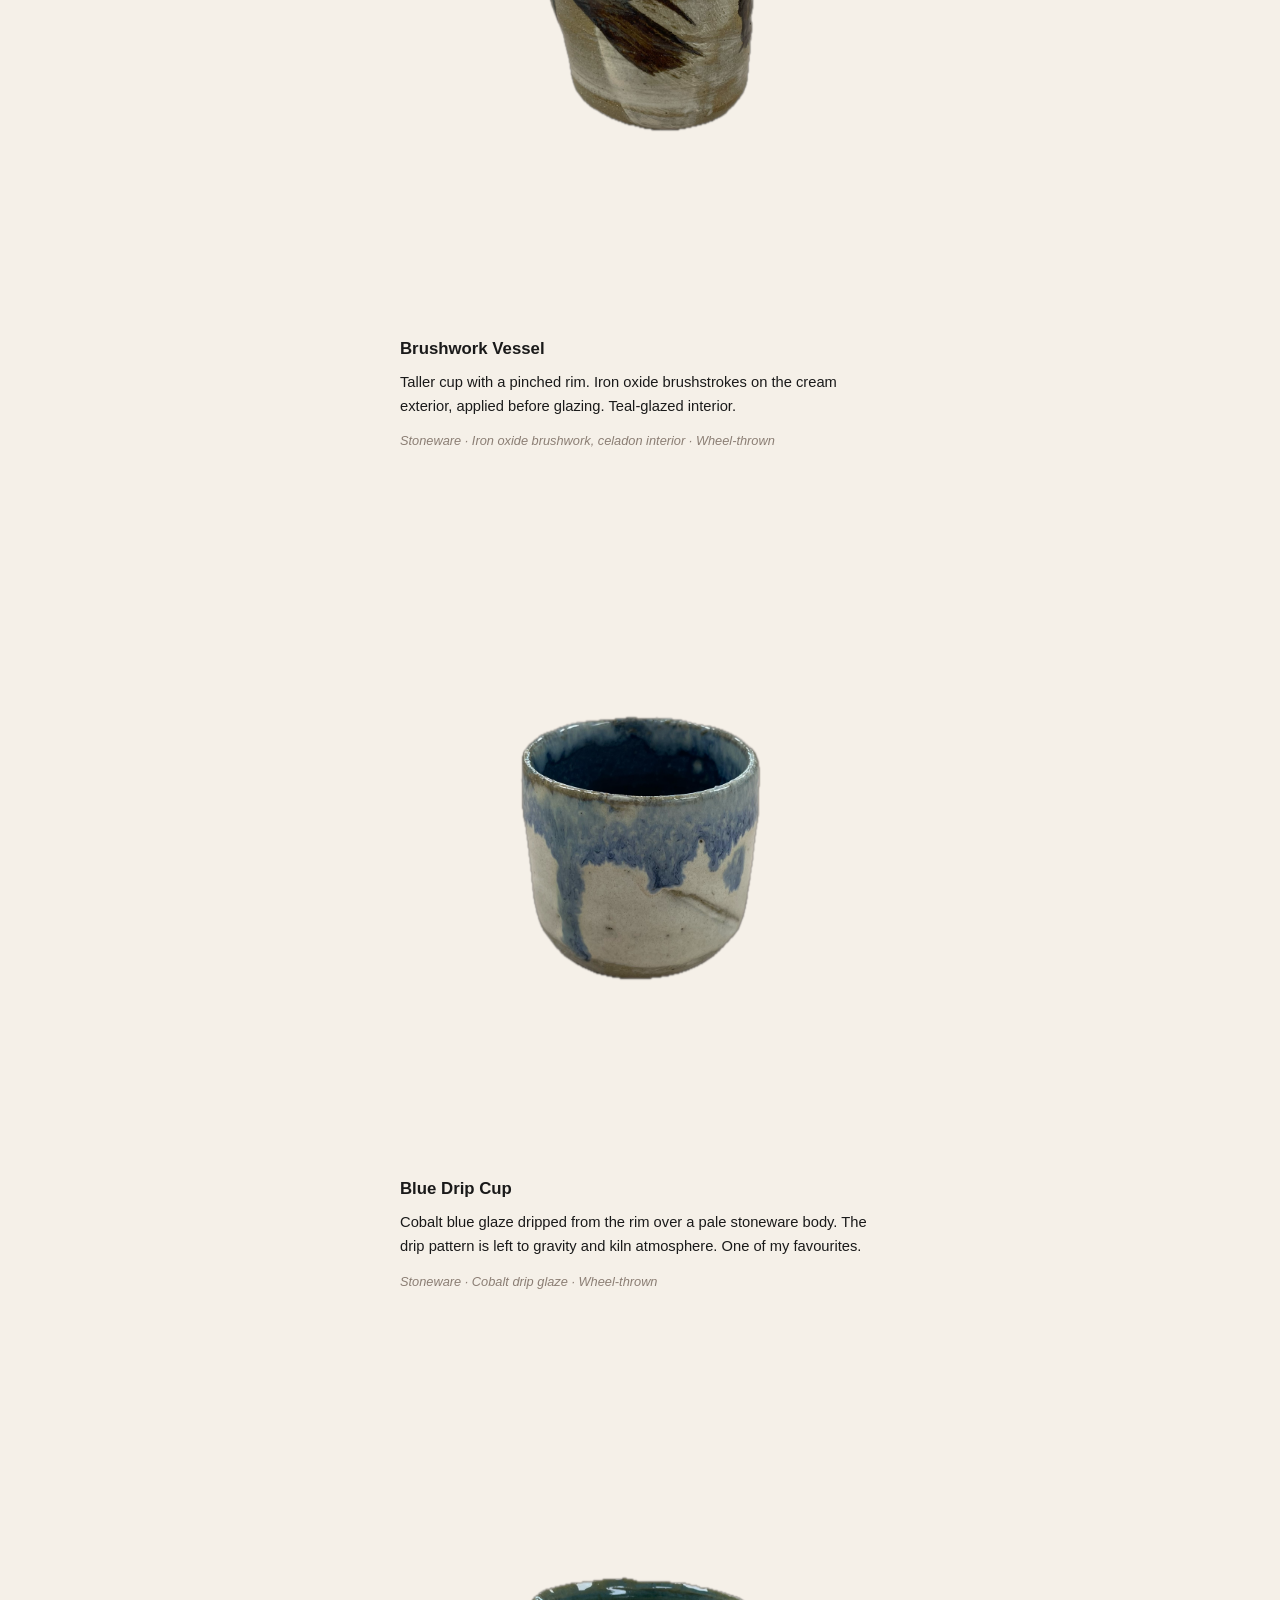
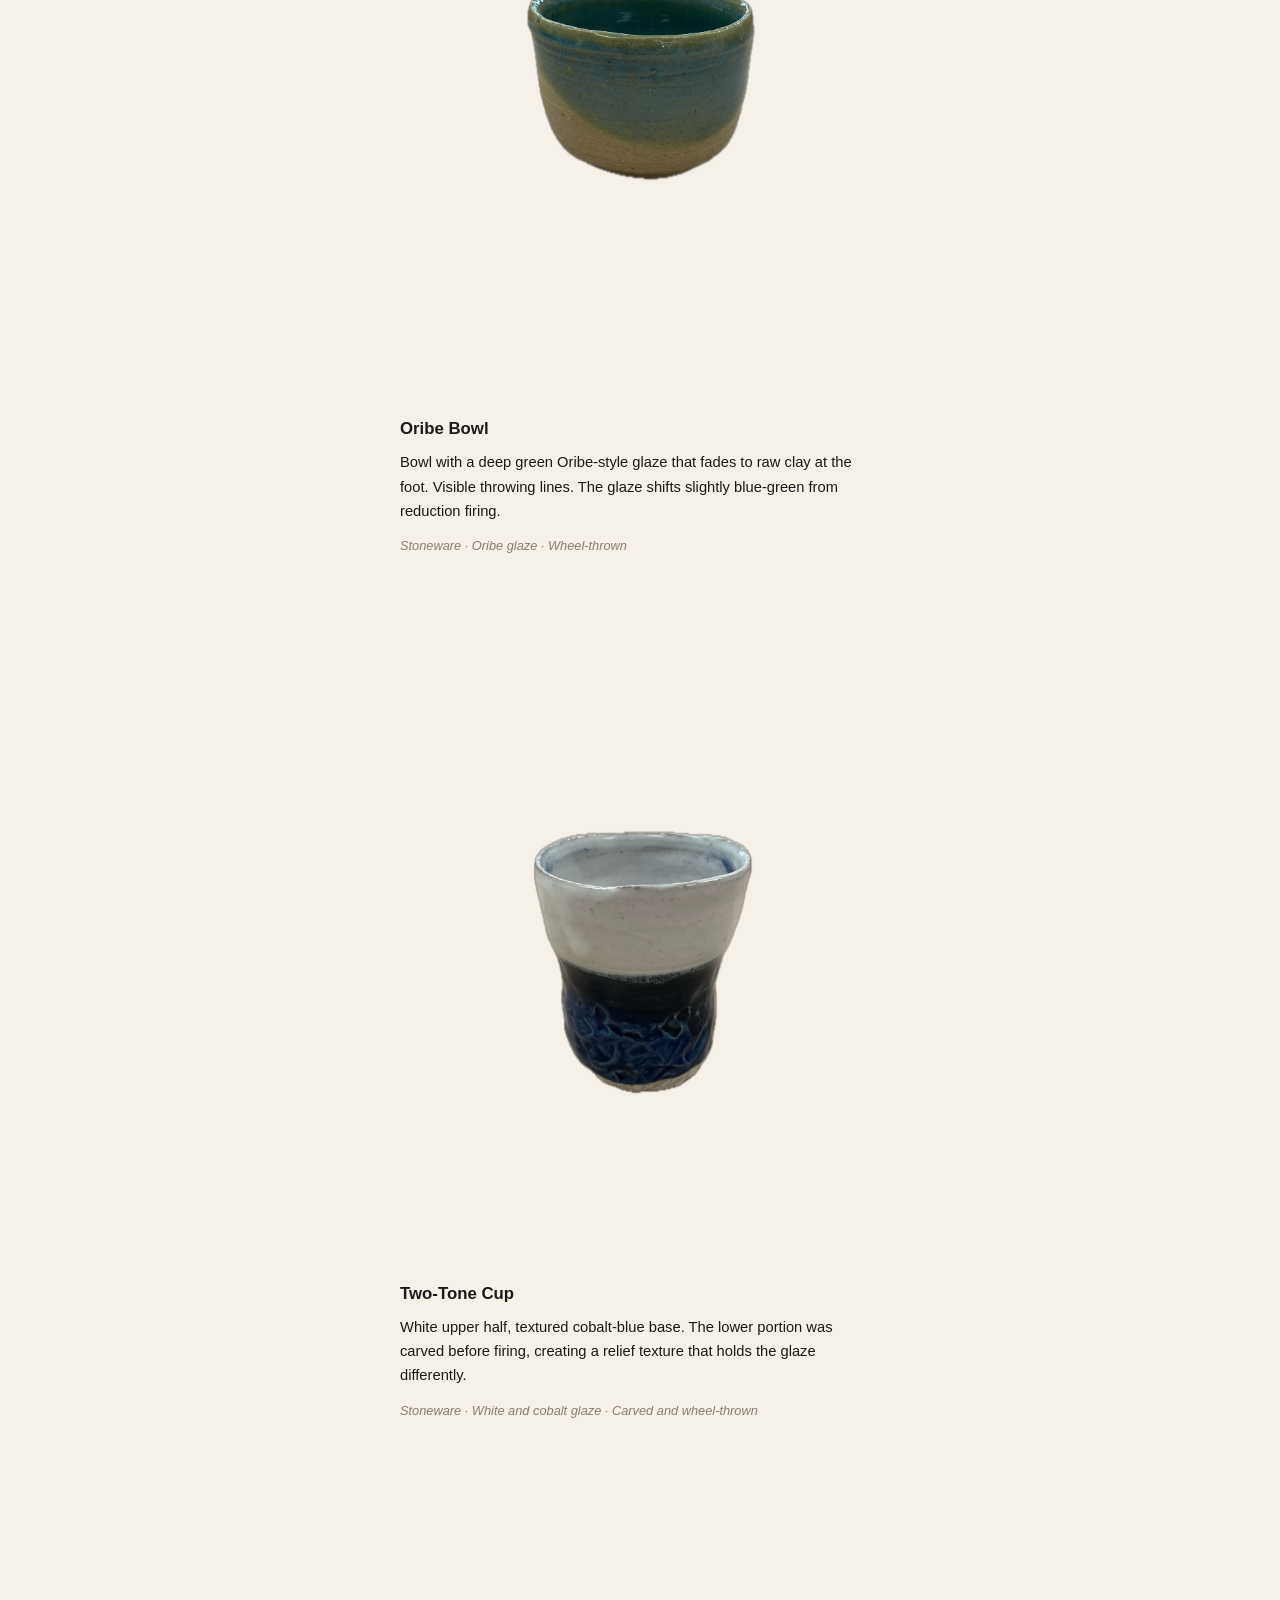
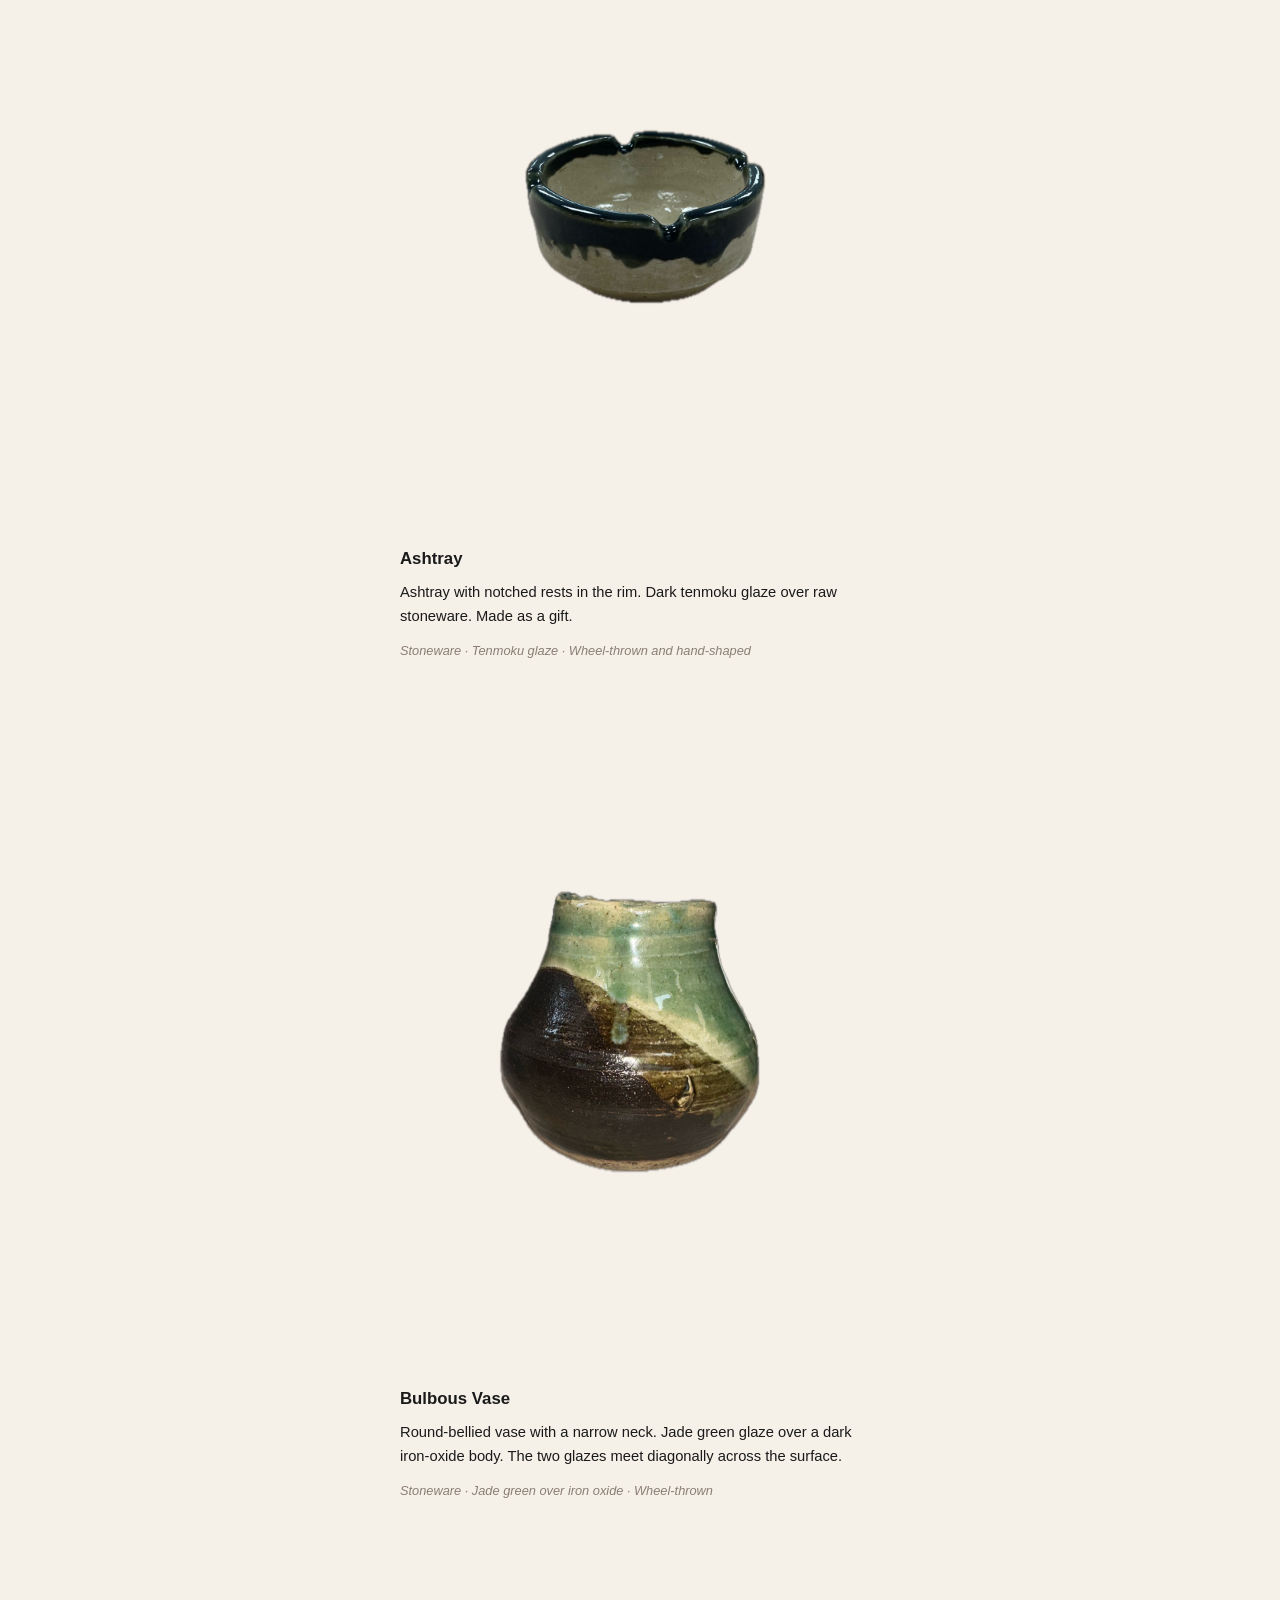
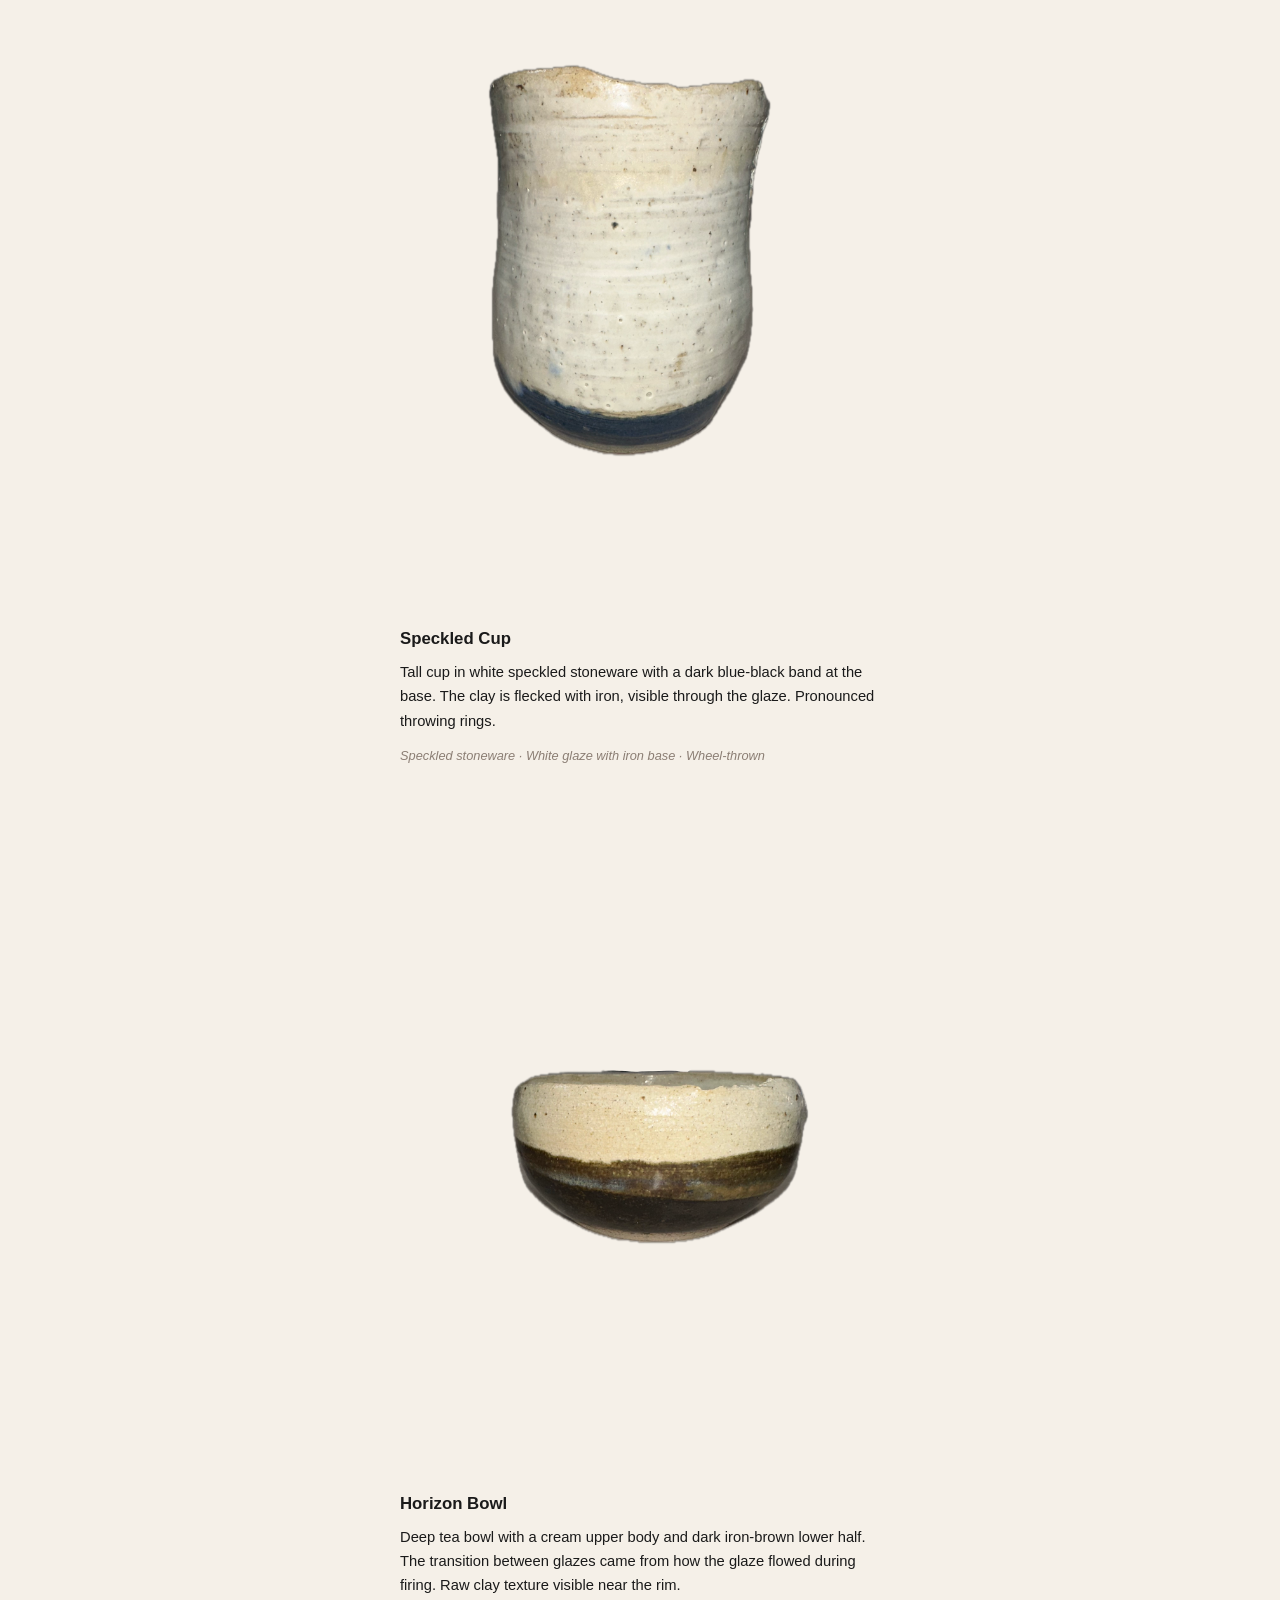
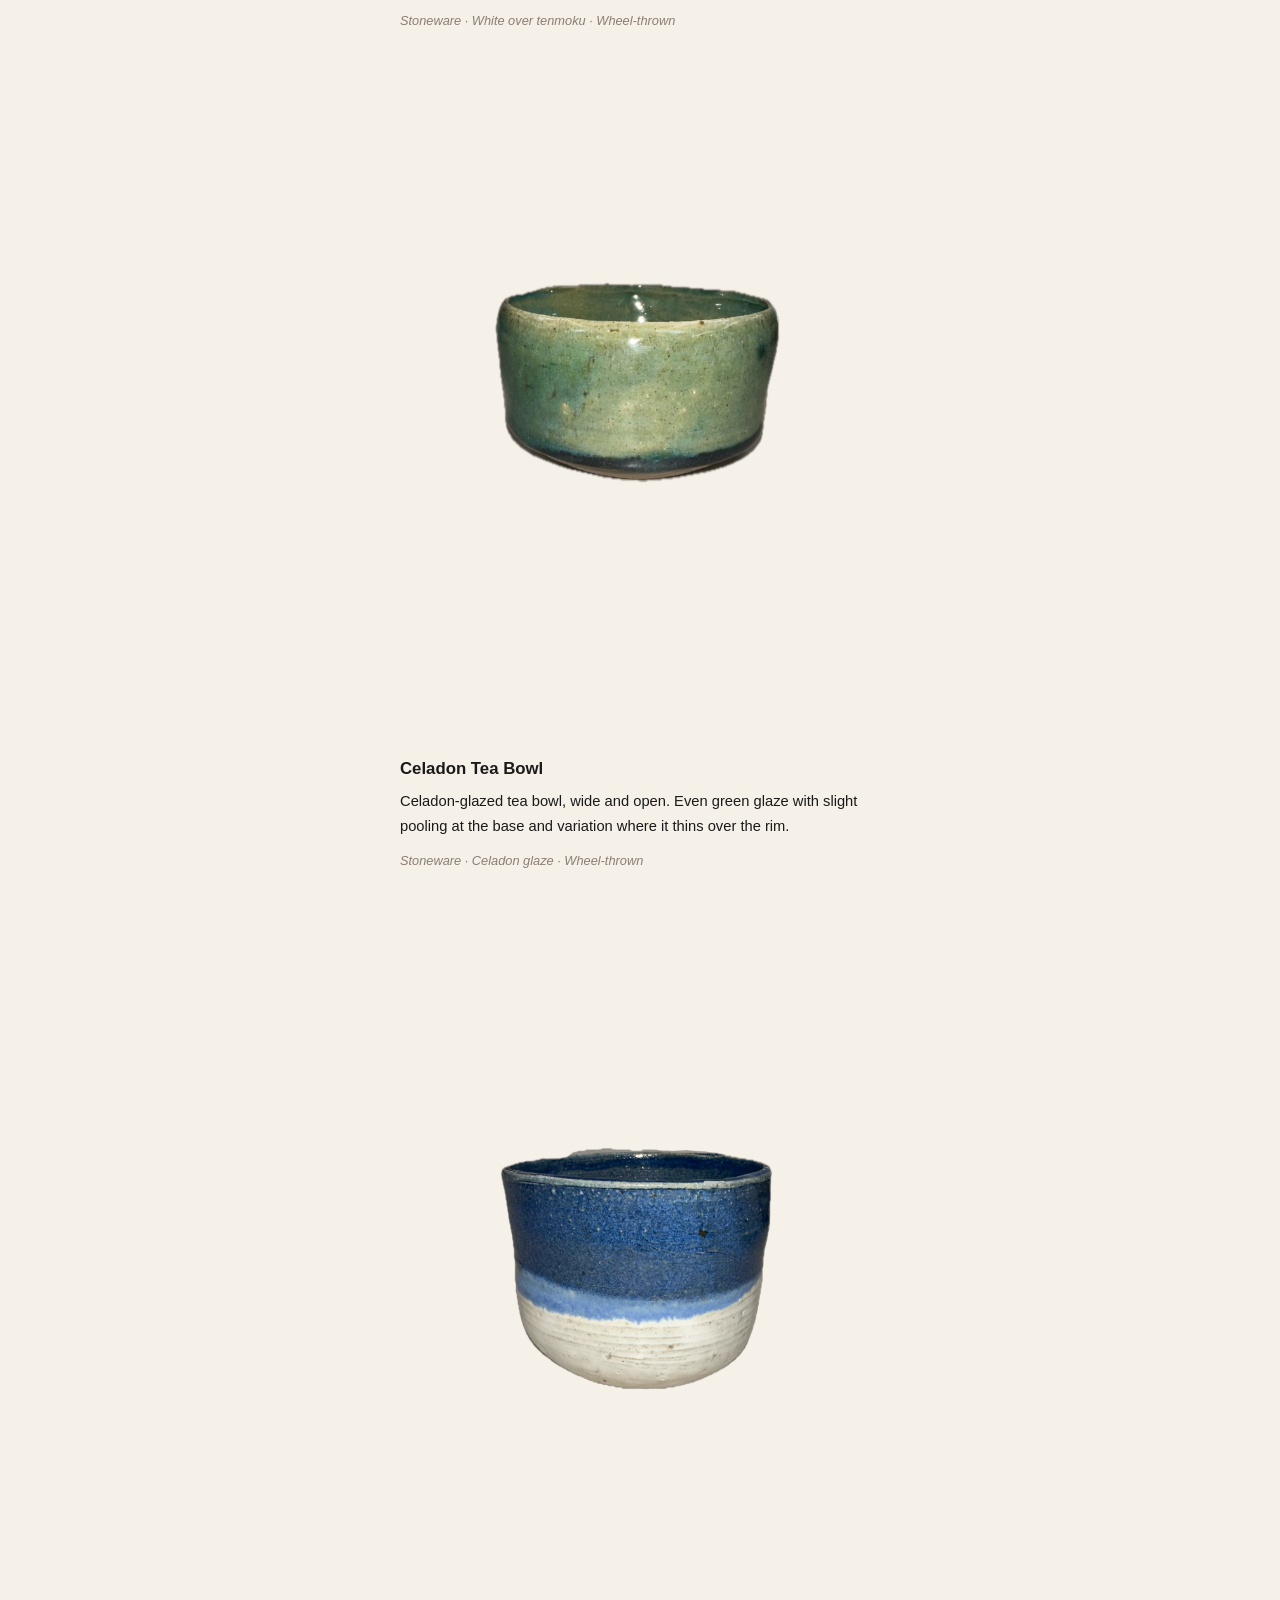
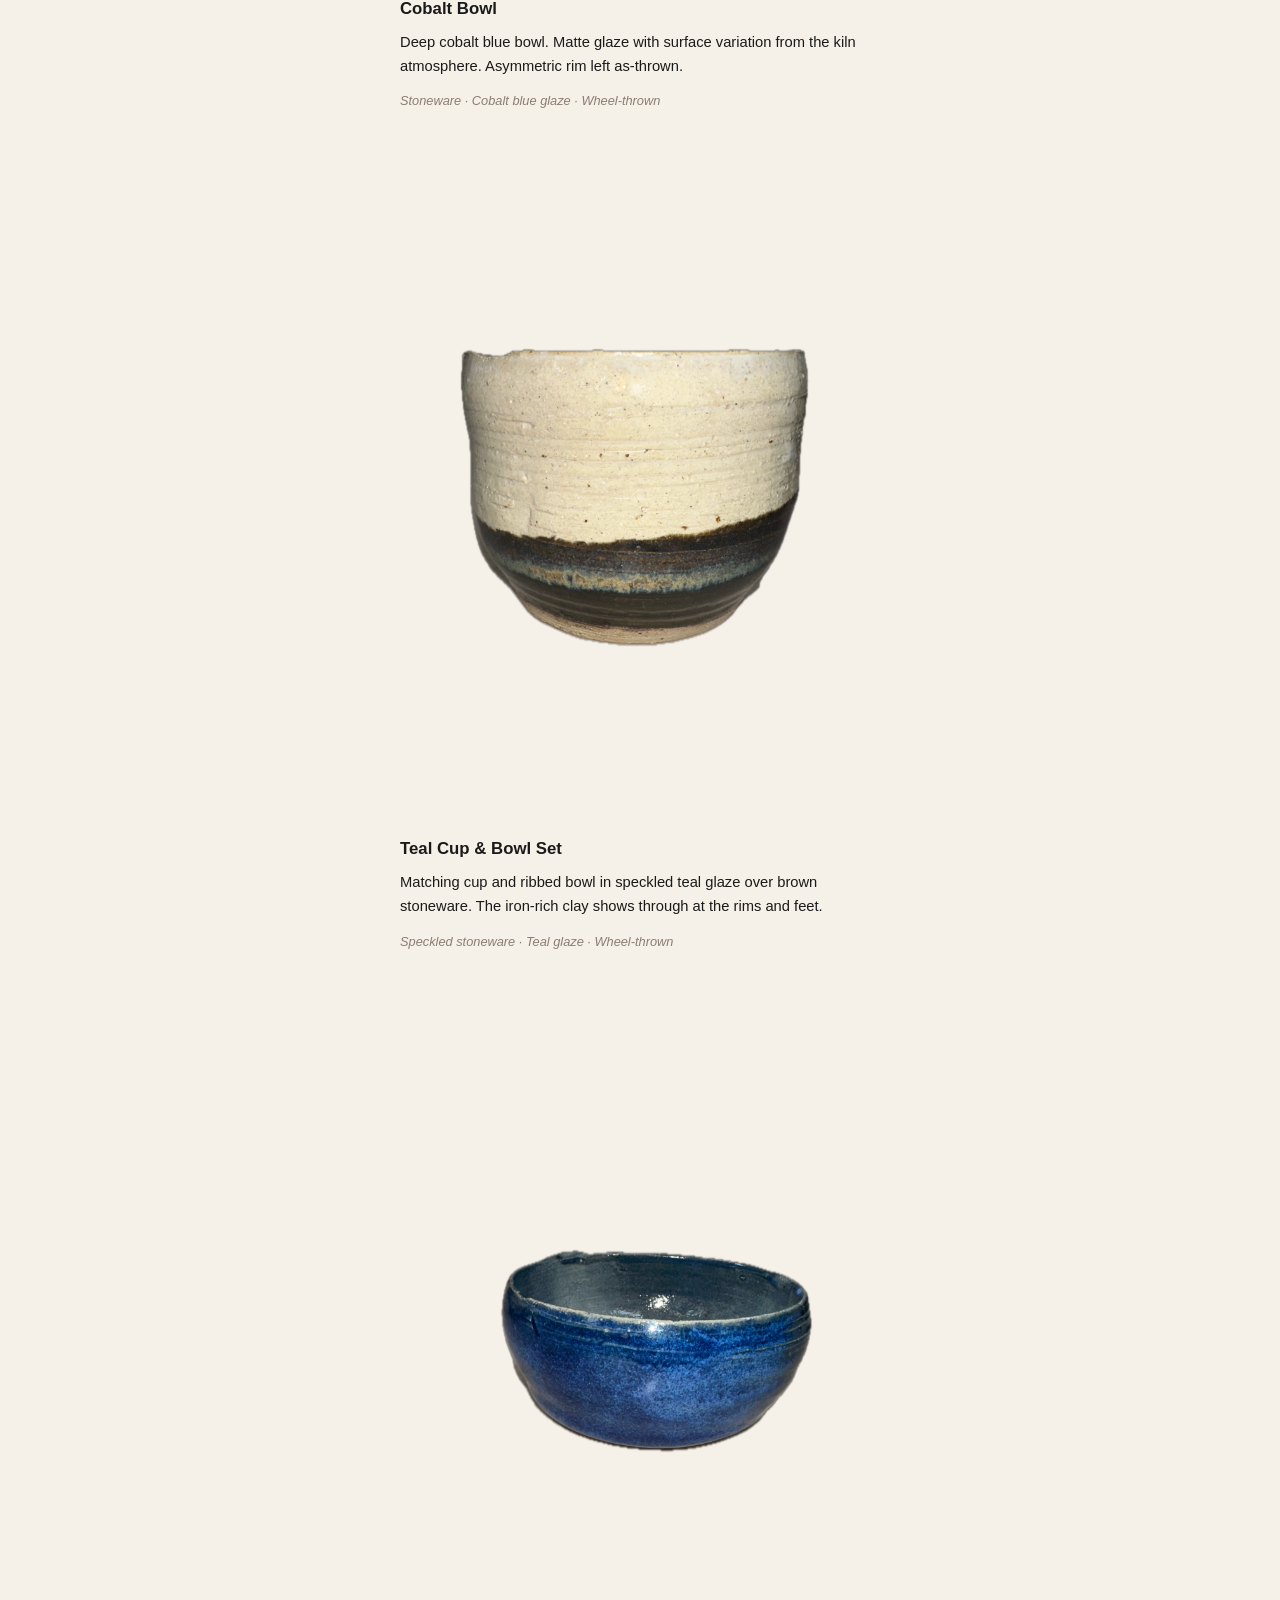
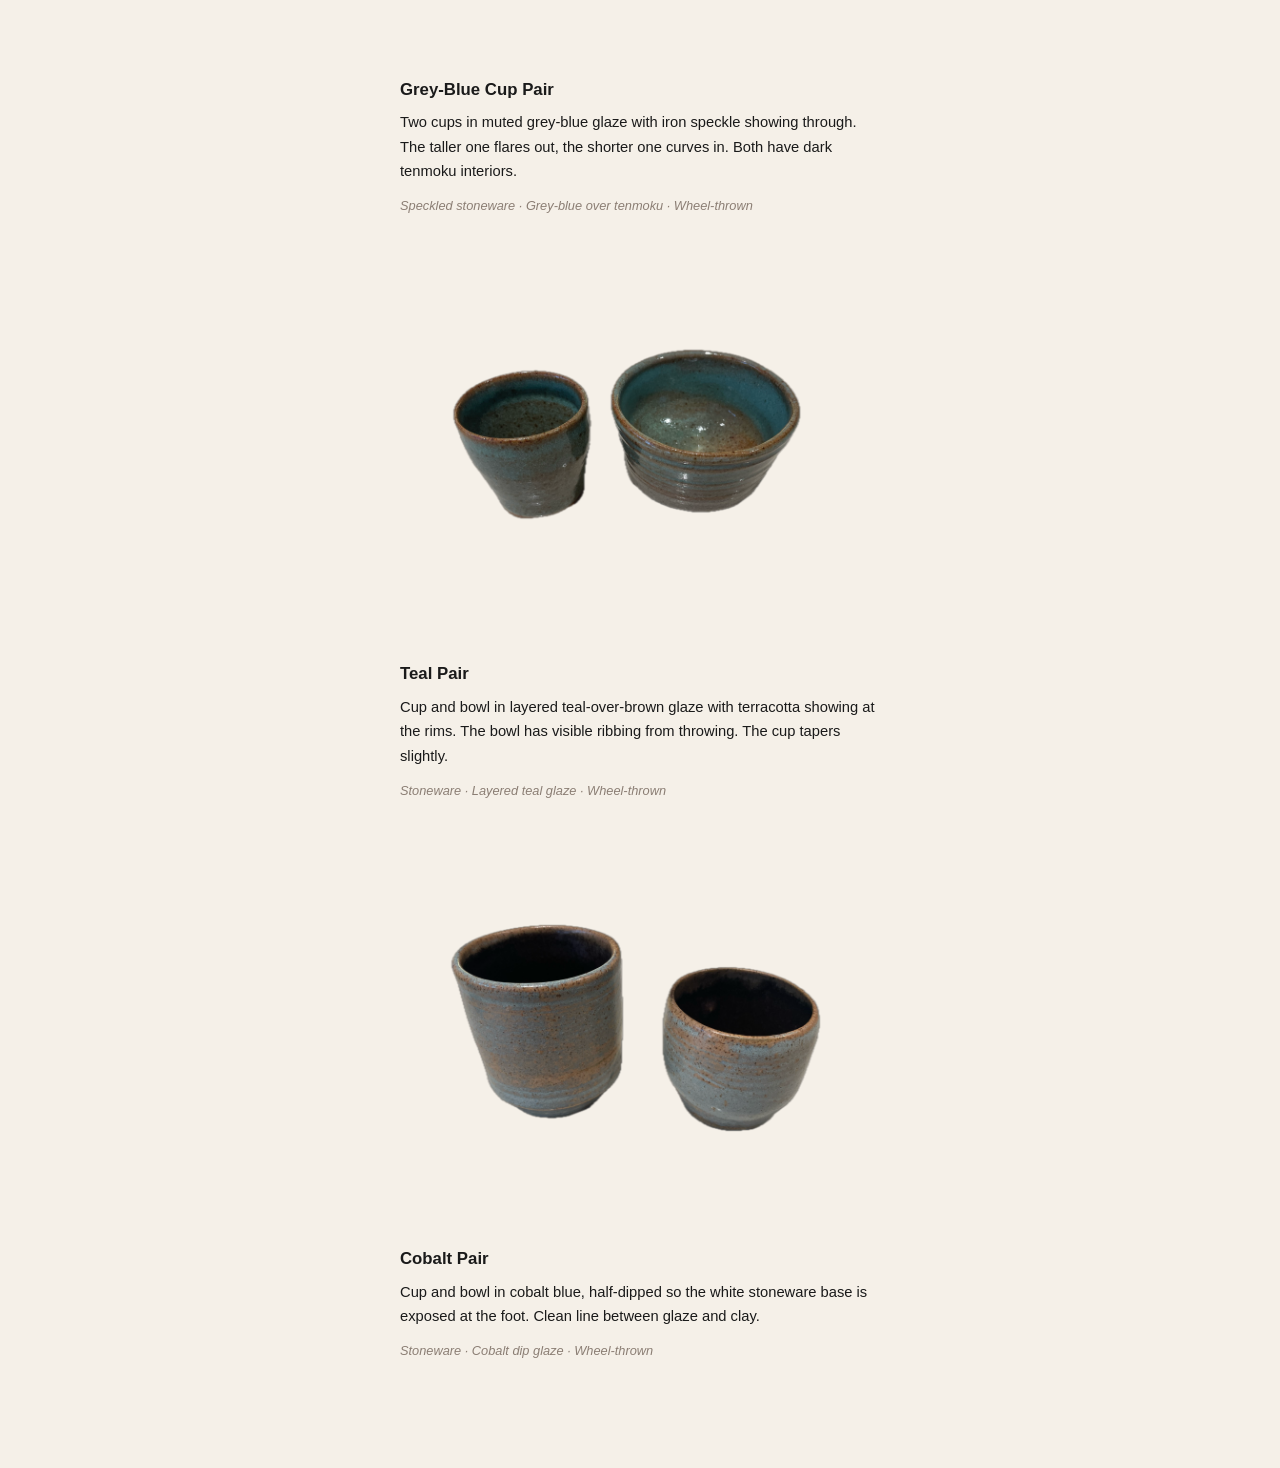
==== commit 0eebb3aa: "Rewrite ceramics descriptions: functional, unpretentious, no em dashes" ====
--- a/ceramics.html
+++ b/ceramics.html
@@ -27,7 +27,7 @@
         <img src="ceramics/IMG_4203.png" alt="Shino tea bowl" loading="lazy">
         <div class="piece-info">
           <h3>Shino Tea Bowl</h3>
-          <p>Wheel-thrown tea bowl in speckled stoneware. Shino-style glaze with a soft cream body fading into a dark iron band at the base. The irregular rim is left natural — a nod to the wabi-sabi tradition of embracing imperfection.</p>
+          <p>Tea bowl in speckled stoneware with a shino-style glaze. Cream body with a dark iron band at the base. Irregular rim left as-thrown.</p>
           <span class="piece-meta">Stoneware · Shino glaze · Wheel-thrown</span>
         </div>
       </div>
@@ -36,7 +36,7 @@
         <img src="ceramics/IMG_4205.png" alt="Textured bowl with amber interior" loading="lazy">
         <div class="piece-info">
           <h3>Amber Interior Bowl</h3>
-          <p>A low, wide bowl with a cream exterior and rich amber-toned interior. The exterior features a panel of crawling glaze texture that contrasts with the smooth surrounding surface — an experiment with layered glaze application.</p>
+          <p>Low, wide bowl with a cream exterior and amber interior. One side has a panel of crawling glaze texture from layering glazes.</p>
           <span class="piece-meta">Stoneware · Ash and iron glaze · Wheel-thrown</span>
         </div>
       </div>
@@ -45,7 +45,7 @@
         <img src="ceramics/IMG_4206.png" alt="Turquoise cup" loading="lazy">
         <div class="piece-info">
           <h3>Turquoise Cup</h3>
-          <p>A cylindrical cup dipped in a copper-based turquoise glaze that pools and deepens at the interior. The raw, unglazed stoneware foot ring anchors the form. The glaze breaks beautifully where it thins over the throwing rings.</p>
+          <p>Cylindrical cup dipped in a copper turquoise glaze. Unglazed stoneware foot ring. The glaze breaks where it thins over the throwing rings.</p>
           <span class="piece-meta">Stoneware · Copper turquoise glaze · Wheel-thrown</span>
         </div>
       </div>
@@ -54,7 +54,7 @@
         <img src="ceramics/IMG_4207.png" alt="Brushwork vessel" loading="lazy">
         <div class="piece-info">
           <h3>Brushwork Vessel</h3>
-          <p>A taller cup with a slightly pinched, organic rim. The cream exterior carries bold iron oxide brushstrokes — gestural marks applied before glazing. The teal-glazed interior provides a cool counterpoint.</p>
+          <p>Taller cup with a pinched rim. Iron oxide brushstrokes on the cream exterior, applied before glazing. Teal-glazed interior.</p>
           <span class="piece-meta">Stoneware · Iron oxide brushwork, celadon interior · Wheel-thrown</span>
         </div>
       </div>
@@ -63,7 +63,7 @@
         <img src="ceramics/IMG_4211.png" alt="Blue drip cup" loading="lazy">
         <div class="piece-info">
           <h3>Blue Drip Cup</h3>
-          <p>Cobalt blue glaze cascades down from the rim over a pale stoneware body, pooling in organic rivulets. The drip pattern is left to gravity and kiln atmosphere — each firing produces a unique result. One of my favourite pieces.</p>
+          <p>Cobalt blue glaze dripped from the rim over a pale stoneware body. The drip pattern is left to gravity and kiln atmosphere. One of my favourites.</p>
           <span class="piece-meta">Stoneware · Cobalt drip glaze · Wheel-thrown</span>
         </div>
       </div>
@@ -72,7 +72,7 @@
         <img src="ceramics/IMG_4212.png" alt="Celadon green bowl" loading="lazy">
         <div class="piece-info">
           <h3>Oribe Bowl</h3>
-          <p>A generous bowl with a deep green Oribe-style glaze that gradates to the raw clay at the foot. Visible throwing lines give it a tactile, handmade quality. The glaze has a subtle blue-green shift from the reduction atmosphere in the kiln.</p>
+          <p>Bowl with a deep green Oribe-style glaze that fades to raw clay at the foot. Visible throwing lines. The glaze shifts slightly blue-green from reduction firing.</p>
           <span class="piece-meta">Stoneware · Oribe glaze · Wheel-thrown</span>
         </div>
       </div>
@@ -81,7 +81,7 @@
         <img src="ceramics/IMG_4213.png" alt="Two-tone cup" loading="lazy">
         <div class="piece-info">
           <h3>Two-Tone Cup</h3>
-          <p>A cup split between a smooth white upper half and a deeply textured cobalt-blue base. The lower portion was carved before firing, creating an almost coral-like relief that catches light and glaze differently. The contrast between smooth and rough, white and blue, gives the piece a sense of tension.</p>
+          <p>White upper half, textured cobalt-blue base. The lower portion was carved before firing, creating a relief texture that holds the glaze differently.</p>
           <span class="piece-meta">Stoneware · White and cobalt glaze · Carved and wheel-thrown</span>
         </div>
       </div>
@@ -90,7 +90,7 @@
         <img src="ceramics/IMG_4215.png" alt="Ashtray" loading="lazy">
         <div class="piece-info">
           <h3>Ashtray</h3>
-          <p>A low, functional ashtray with notched rests sculpted into the rim. Dark tenmoku glaze drips over a raw stoneware body. Made as a gift — sometimes the most satisfying pieces are the small, useful ones.</p>
+          <p>Ashtray with notched rests in the rim. Dark tenmoku glaze over raw stoneware. Made as a gift.</p>
           <span class="piece-meta">Stoneware · Tenmoku glaze · Wheel-thrown and hand-shaped</span>
         </div>
       </div>
@@ -99,7 +99,7 @@
         <img src="ceramics/IMG_7525-2.png" alt="Green and black vase" loading="lazy">
         <div class="piece-info">
           <h3>Bulbous Vase</h3>
-          <p>A round-bellied vase with a narrow neck. Jade green glaze sweeps diagonally across a dark iron-oxide body, creating a landscape-like effect. The form references traditional Korean moon jars, scaled down for a shelf.</p>
+          <p>Round-bellied vase with a narrow neck. Jade green glaze over a dark iron-oxide body. The two glazes meet diagonally across the surface.</p>
           <span class="piece-meta">Stoneware · Jade green over iron oxide · Wheel-thrown</span>
         </div>
       </div>
@@ -108,7 +108,7 @@
         <img src="ceramics/IMG_7526.png" alt="White speckled cup" loading="lazy">
         <div class="piece-info">
           <h3>Speckled Cup</h3>
-          <p>A tall, elegant cup in white speckled stoneware with a dark blue-black band at the base. The clay body itself is flecked with iron, giving the surface a subtle grain visible through the milky glaze. Throwing rings are left pronounced.</p>
+          <p>Tall cup in white speckled stoneware with a dark blue-black band at the base. The clay is flecked with iron, visible through the glaze. Pronounced throwing rings.</p>
           <span class="piece-meta">Speckled stoneware · White glaze with iron base · Wheel-thrown</span>
         </div>
       </div>
@@ -117,7 +117,7 @@
         <img src="ceramics/IMG_7527-2.png" alt="Cream and brown tea bowl" loading="lazy">
         <div class="piece-info">
           <h3>Horizon Bowl</h3>
-          <p>A deep tea bowl with a cream upper body and a dark iron-brown band wrapping the lower half. The transition line between glazes reads like a horizon — unplanned, the result of how the glaze flows during firing. The raw, rough texture of the clay is visible near the rim.</p>
+          <p>Deep tea bowl with a cream upper body and dark iron-brown lower half. The transition between glazes came from how the glaze flowed during firing. Raw clay texture visible near the rim.</p>
           <span class="piece-meta">Stoneware · White over tenmoku · Wheel-thrown</span>
         </div>
       </div>
@@ -126,7 +126,7 @@
         <img src="ceramics/IMG_7528.png" alt="Green celadon tea bowl" loading="lazy">
         <div class="piece-info">
           <h3>Celadon Tea Bowl</h3>
-          <p>A full celadon-glazed tea bowl with a wide, open form. The green is soft and even, with slight pooling at the base and subtle variation where the glaze runs thin over the rim. Inspired by Song dynasty celadon ware.</p>
+          <p>Celadon-glazed tea bowl, wide and open. Even green glaze with slight pooling at the base and variation where it thins over the rim.</p>
           <span class="piece-meta">Stoneware · Celadon glaze · Wheel-thrown</span>
         </div>
       </div>
@@ -135,7 +135,7 @@
         <img src="ceramics/IMG_7530-2.png" alt="Deep cobalt bowl" loading="lazy">
         <div class="piece-info">
           <h3>Cobalt Bowl</h3>
-          <p>A saturated, deep cobalt blue bowl with a generous, organic form. The glaze is rich and matte with subtle surface variation from the kiln atmosphere. The asymmetric rim was left as-thrown — a quiet record of the wheel's movement.</p>
+          <p>Deep cobalt blue bowl. Matte glaze with surface variation from the kiln atmosphere. Asymmetric rim left as-thrown.</p>
           <span class="piece-meta">Stoneware · Cobalt blue glaze · Wheel-thrown</span>
         </div>
       </div>
@@ -144,7 +144,7 @@
         <img src="ceramics/IMG_7531-2.png" alt="Teal cup and bowl set" loading="lazy">
         <div class="piece-info">
           <h3>Teal Cup & Bowl Set</h3>
-          <p>A matching pair — a small cup and a wider, ribbed bowl — in a speckled teal glaze over brown stoneware. The iron-rich clay body shows through at the rims and feet, giving each piece a warm earthen edge. Designed to be used together.</p>
+          <p>Matching cup and ribbed bowl in speckled teal glaze over brown stoneware. The iron-rich clay shows through at the rims and feet.</p>
           <span class="piece-meta">Speckled stoneware · Teal glaze · Wheel-thrown</span>
         </div>
       </div>
@@ -153,7 +153,7 @@
         <img src="ceramics/IMG_7532-2.png" alt="Grey-blue cup pair" loading="lazy">
         <div class="piece-info">
           <h3>Grey-Blue Cup Pair</h3>
-          <p>Two cups in a muted grey-blue glaze with iron speckle showing through. The taller cup has a slightly flared form; the shorter one curves inward. Both have dark tenmoku-glazed interiors that make the blue exterior feel cooler by contrast.</p>
+          <p>Two cups in muted grey-blue glaze with iron speckle showing through. The taller one flares out, the shorter one curves in. Both have dark tenmoku interiors.</p>
           <span class="piece-meta">Speckled stoneware · Grey-blue over tenmoku · Wheel-thrown</span>
         </div>
       </div>
@@ -161,8 +161,8 @@
       <div class="ceramics-piece">
         <img src="ceramics/IMG_0050-2.png" alt="Teal cup and bowl pair" loading="lazy">
         <div class="piece-info">
-          <h3>Teal Pair — Cup & Bowl</h3>
-          <p>A cup and bowl set glazed in a layered teal-over-brown that reveals warm terracotta at the rims. The bowl has visible ribbing from the throwing process, giving it a textured grip. The cup tapers gently — comfortable in the hand.</p>
+          <h3>Teal Pair</h3>
+          <p>Cup and bowl in layered teal-over-brown glaze with terracotta showing at the rims. The bowl has visible ribbing from throwing. The cup tapers slightly.</p>
           <span class="piece-meta">Stoneware · Layered teal glaze · Wheel-thrown</span>
         </div>
       </div>
@@ -170,8 +170,8 @@
       <div class="ceramics-piece">
         <img src="ceramics/IMG_0054-2.png" alt="Cobalt blue bowl pair" loading="lazy">
         <div class="piece-info">
-          <h3>Cobalt Pair — Cup & Bowl</h3>
-          <p>A taller cup and smaller bowl in a rich cobalt blue with white stoneware base visible at the foot. The half-dip technique creates a clean horizon between the saturated blue and the exposed clay, emphasising the geometry of each form.</p>
+          <h3>Cobalt Pair</h3>
+          <p>Cup and bowl in cobalt blue, half-dipped so the white stoneware base is exposed at the foot. Clean line between glaze and clay.</p>
           <span class="piece-meta">Stoneware · Cobalt dip glaze · Wheel-thrown</span>
         </div>
       </div>
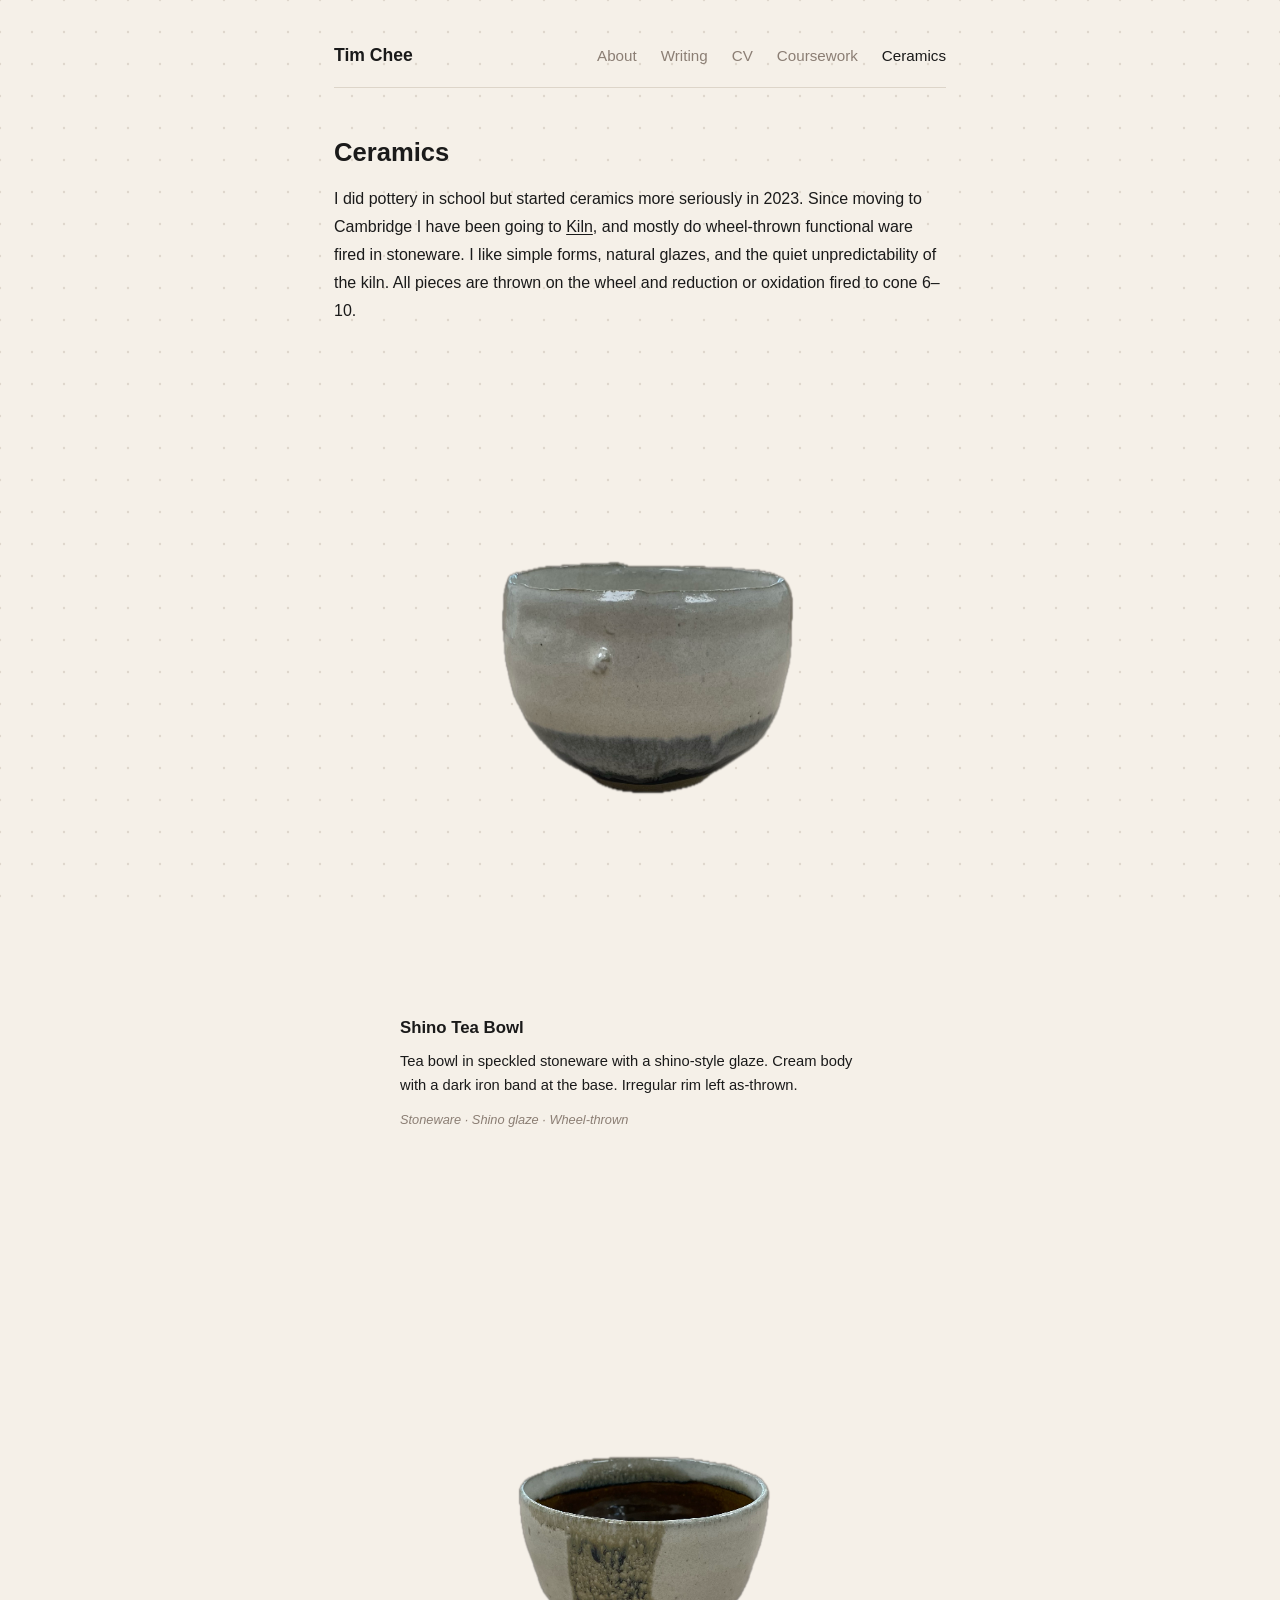
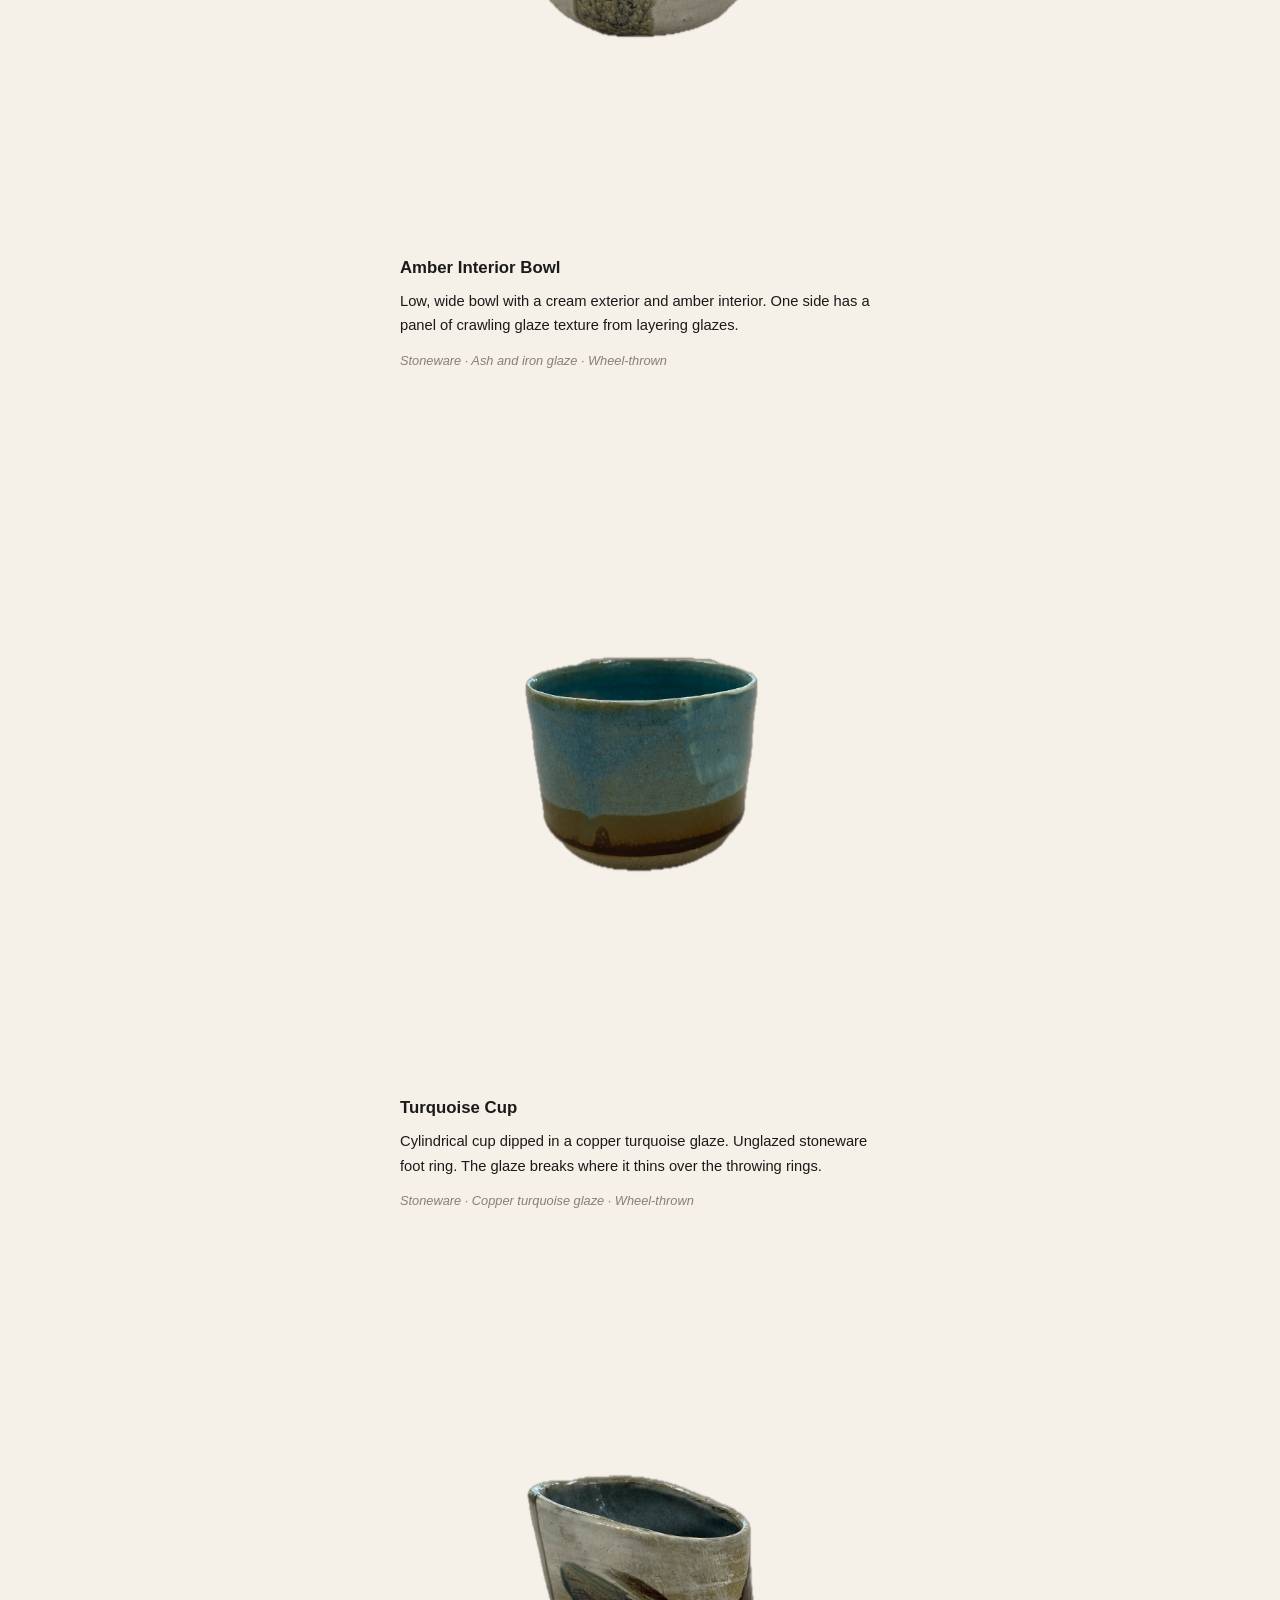
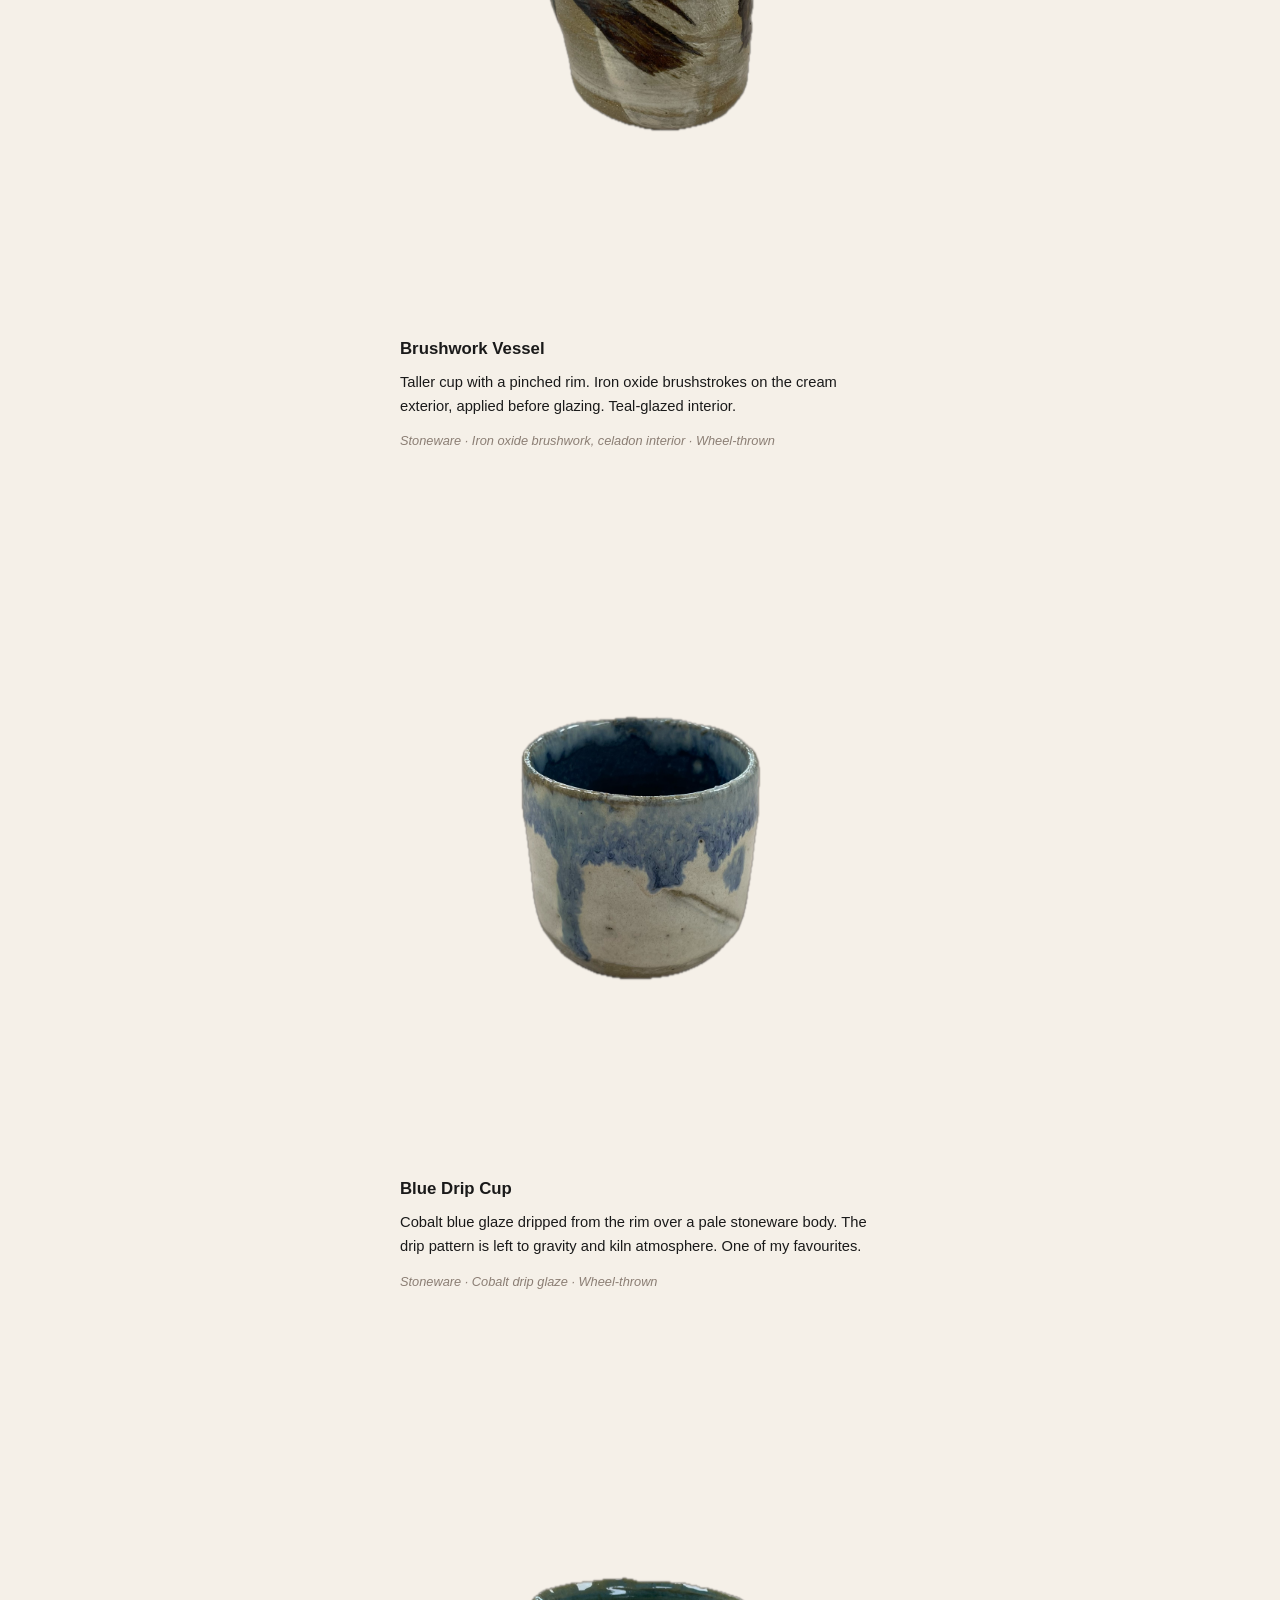
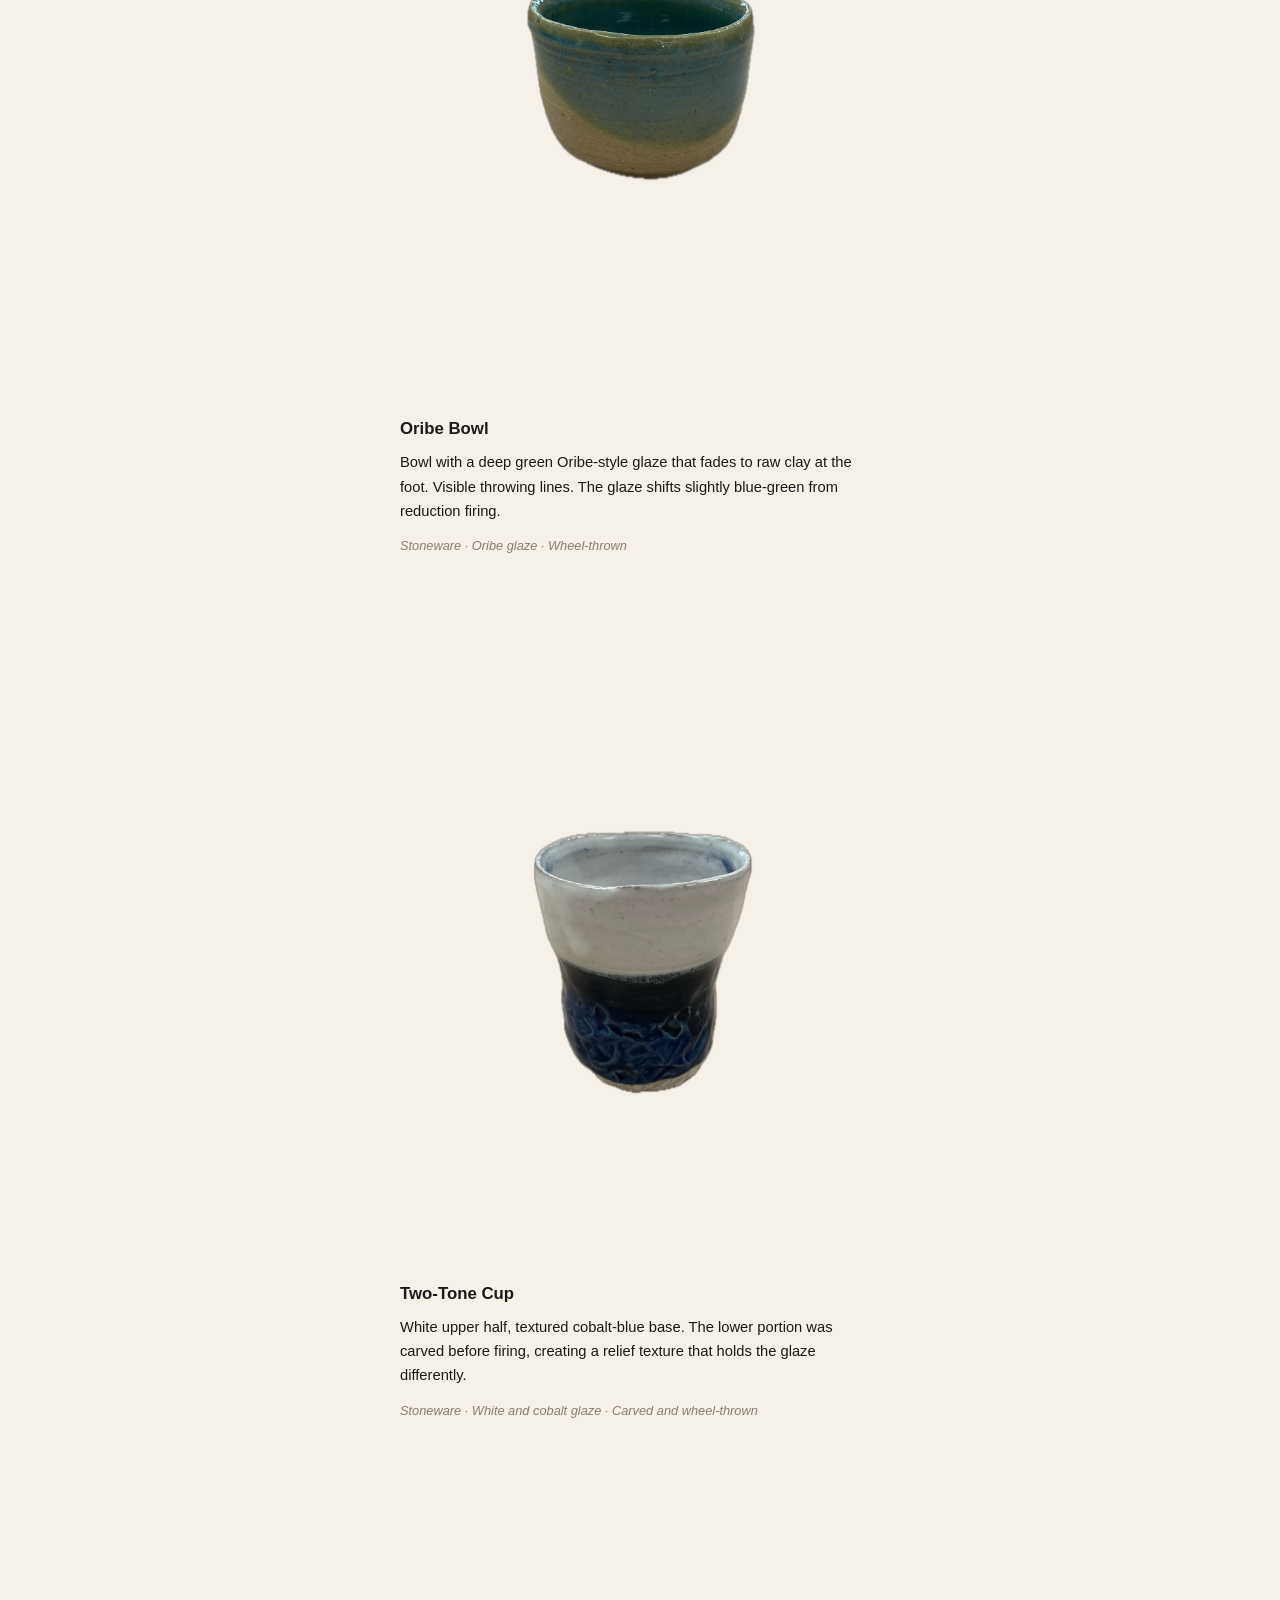
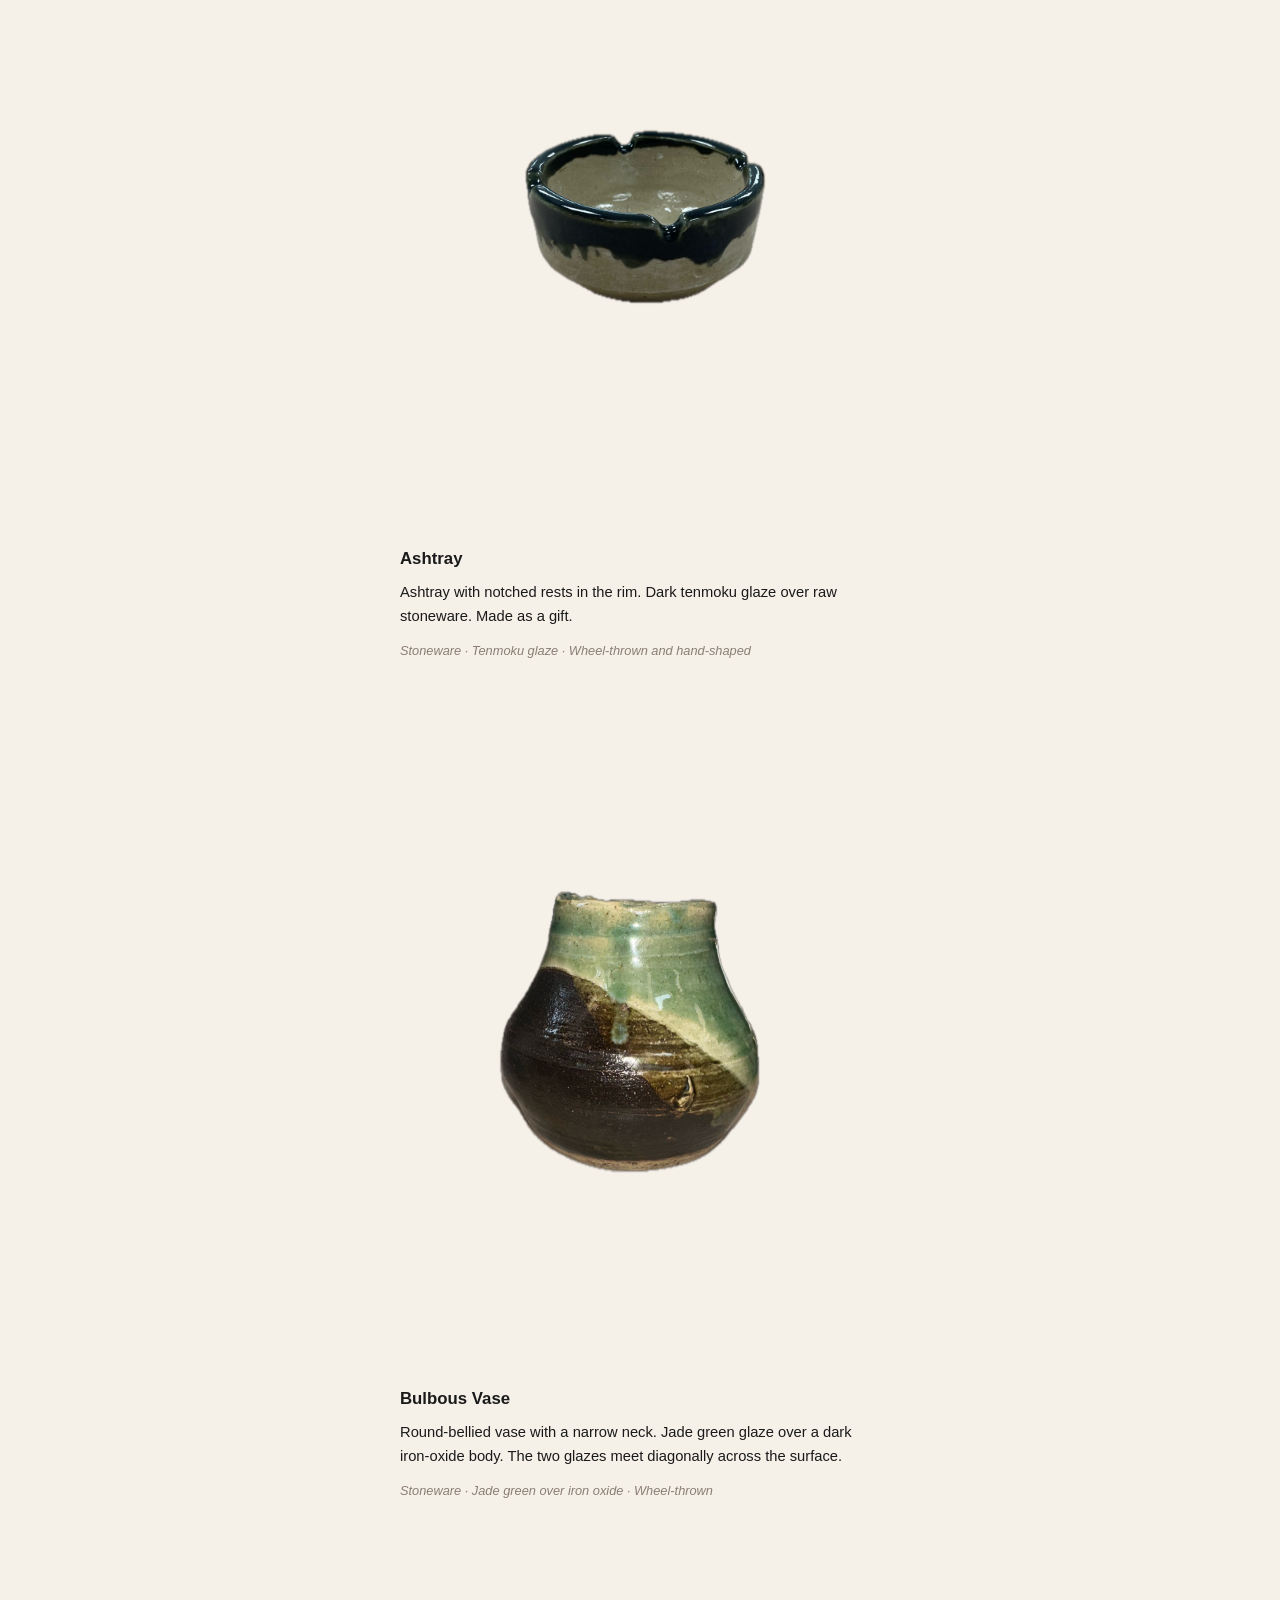
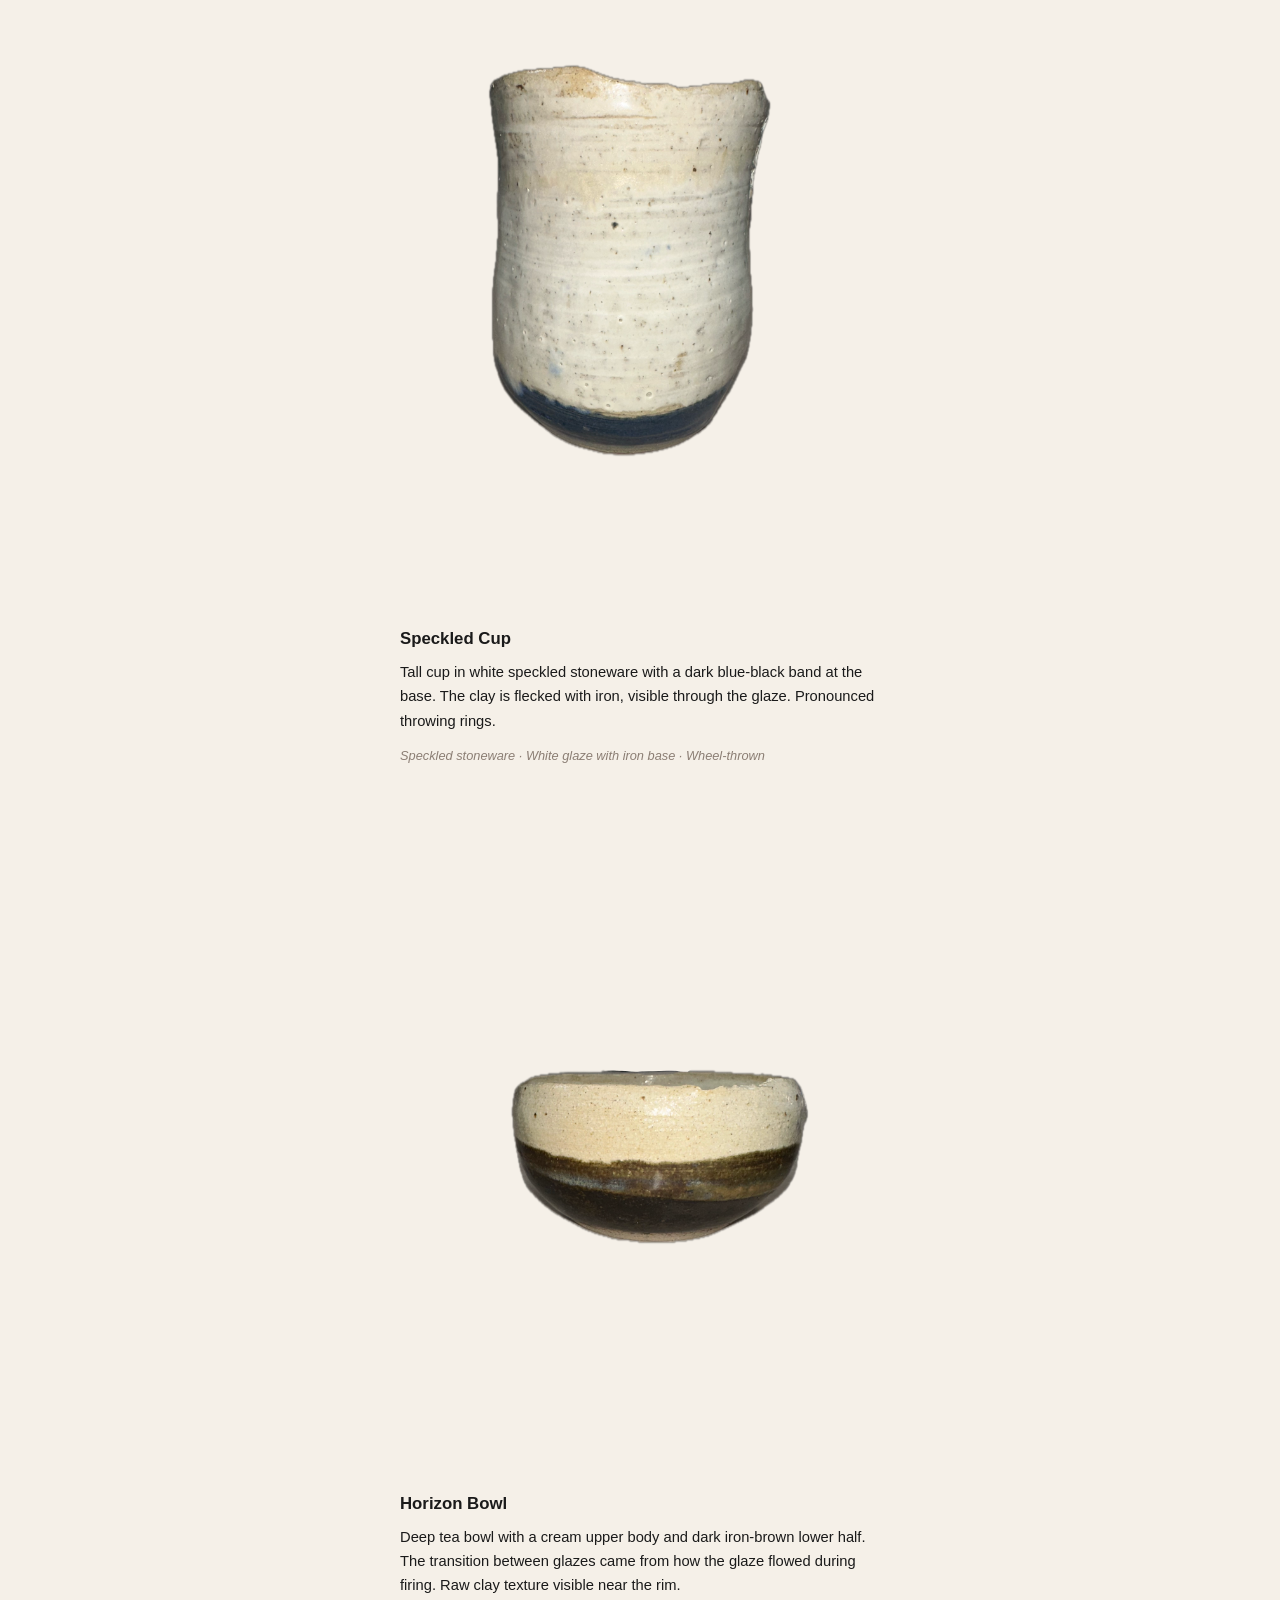
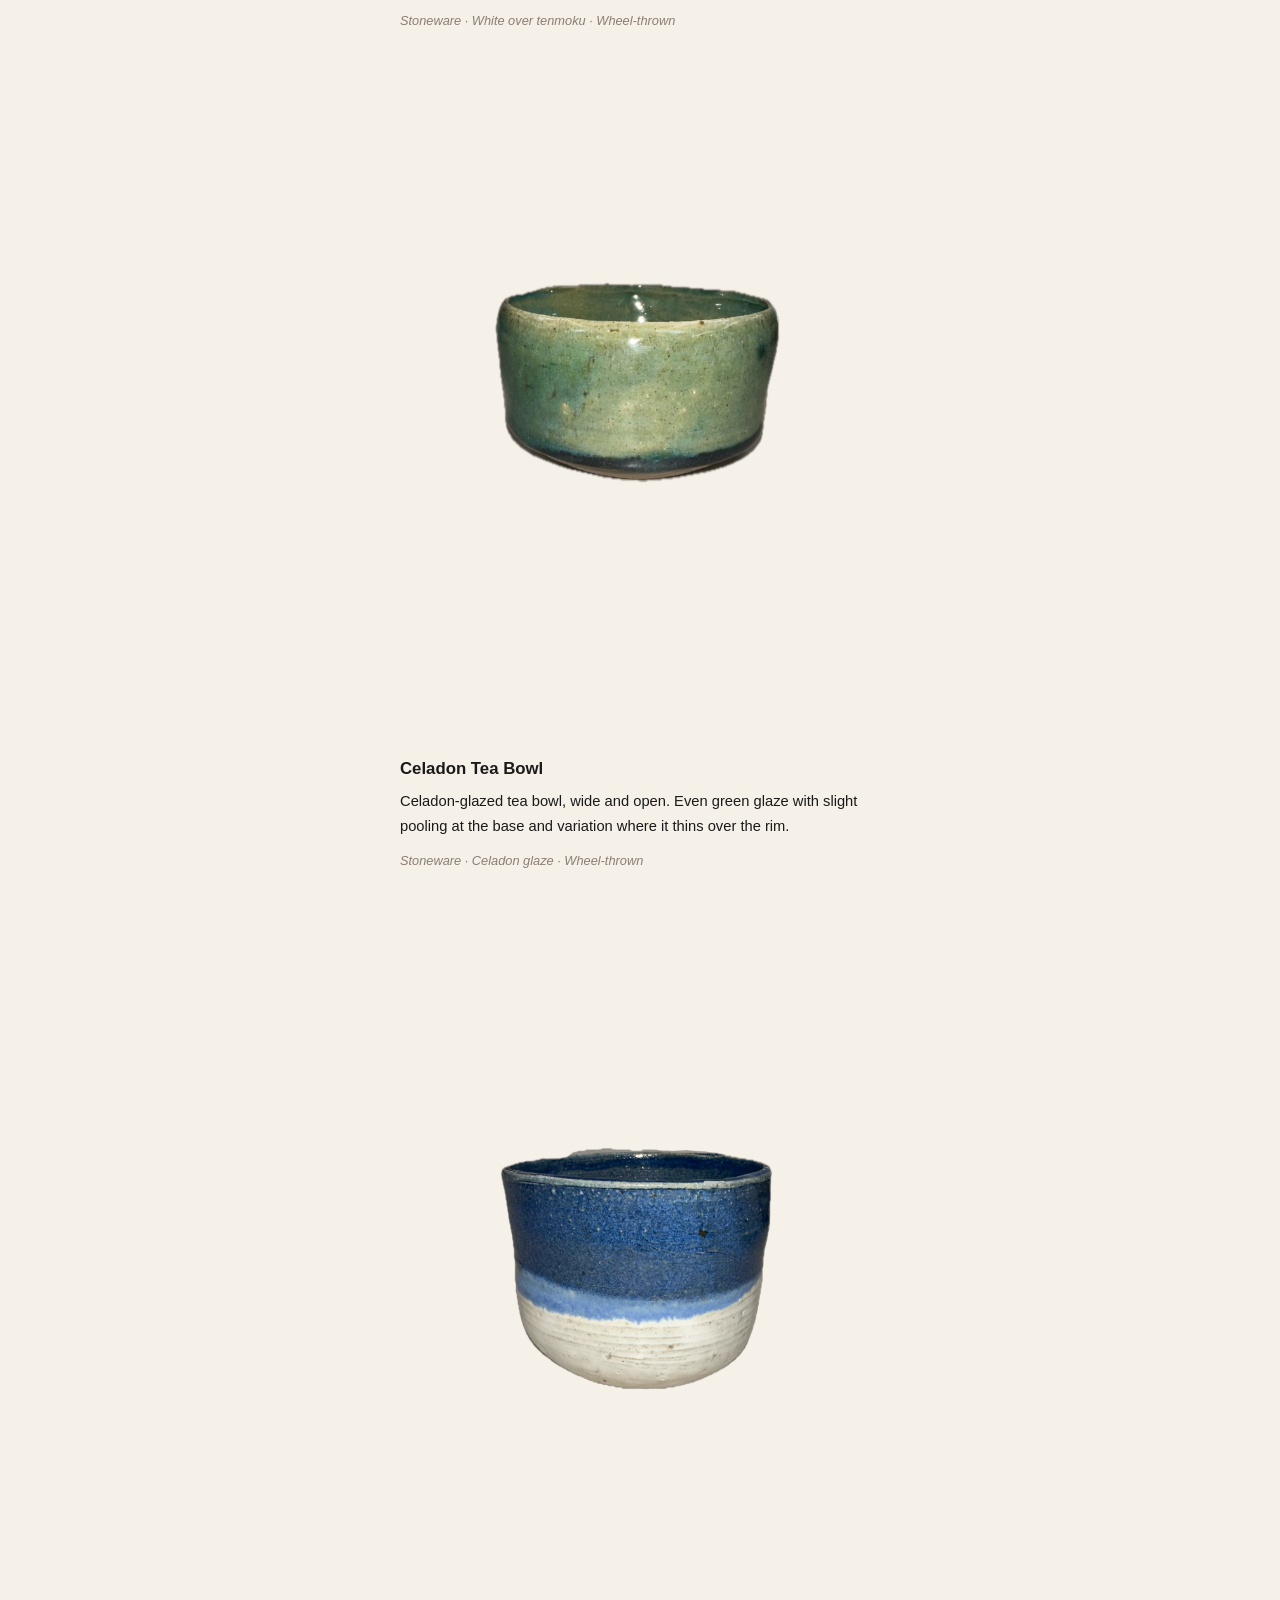
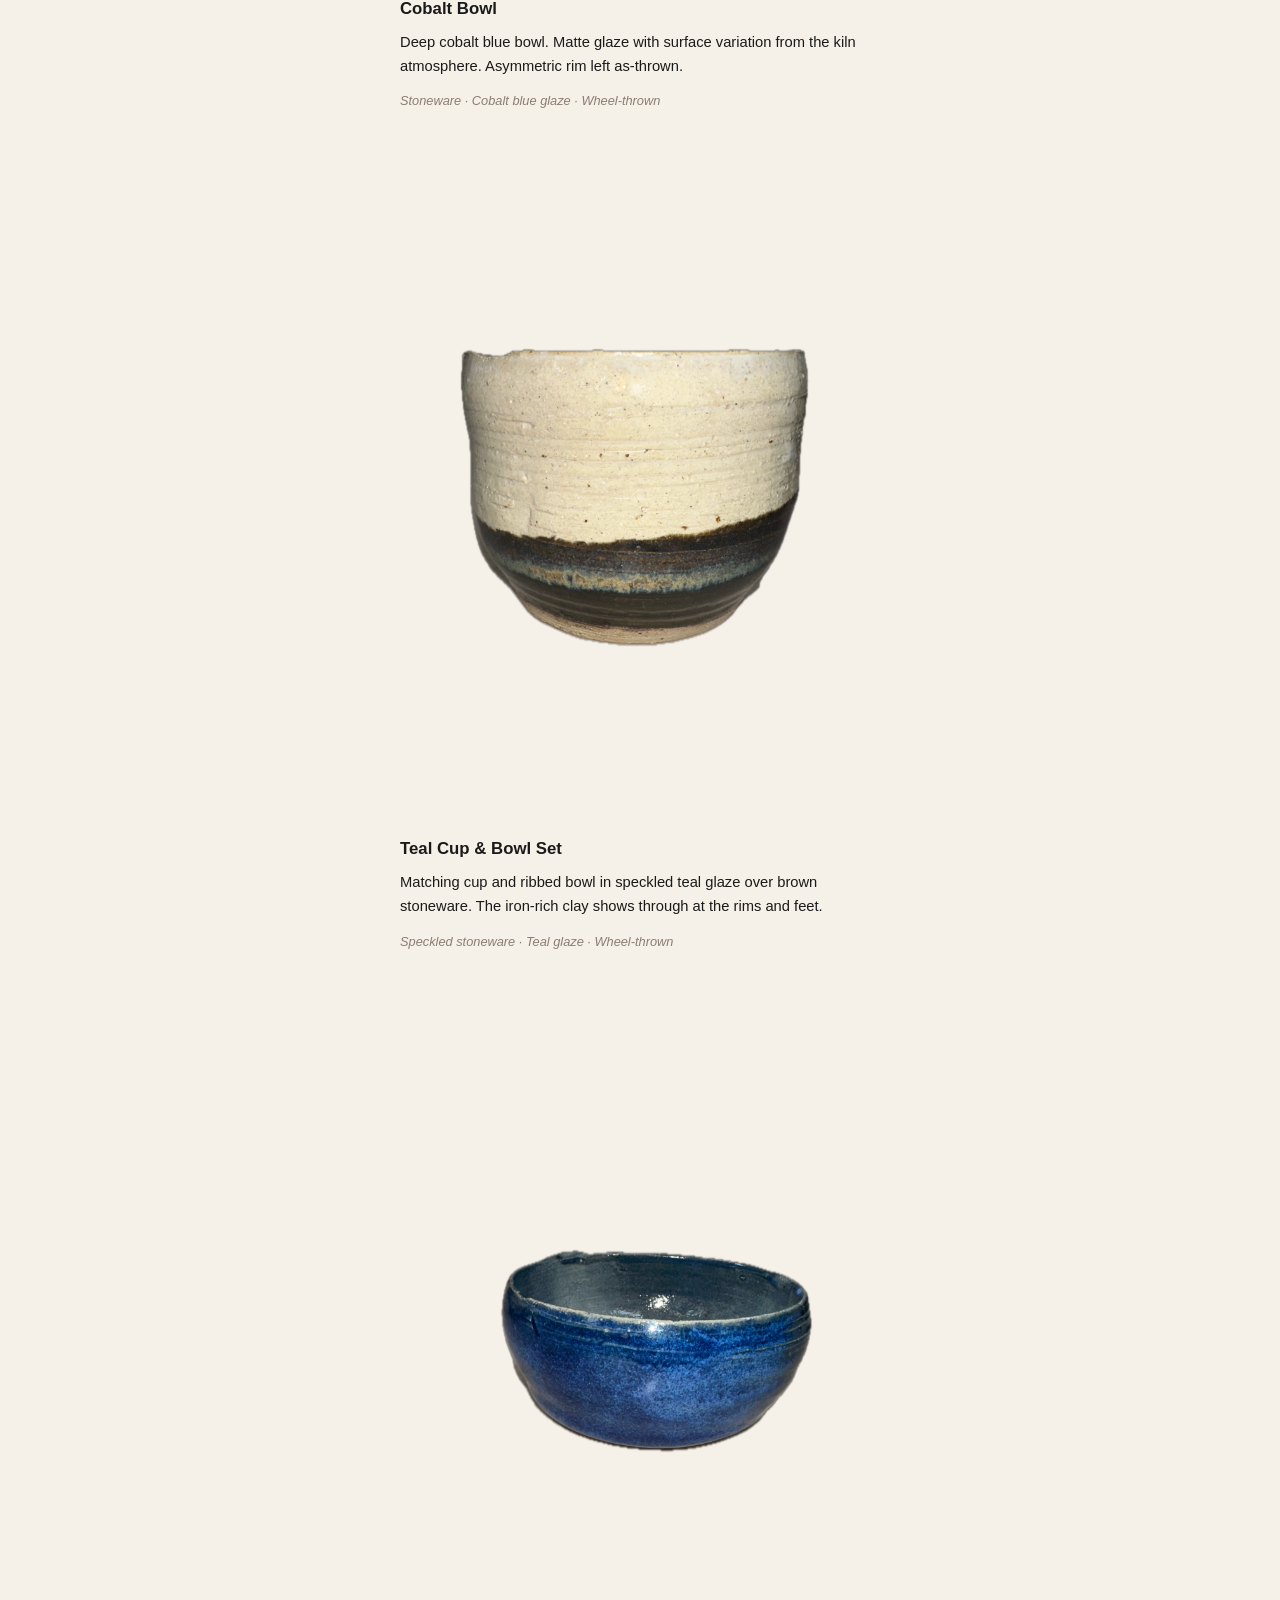
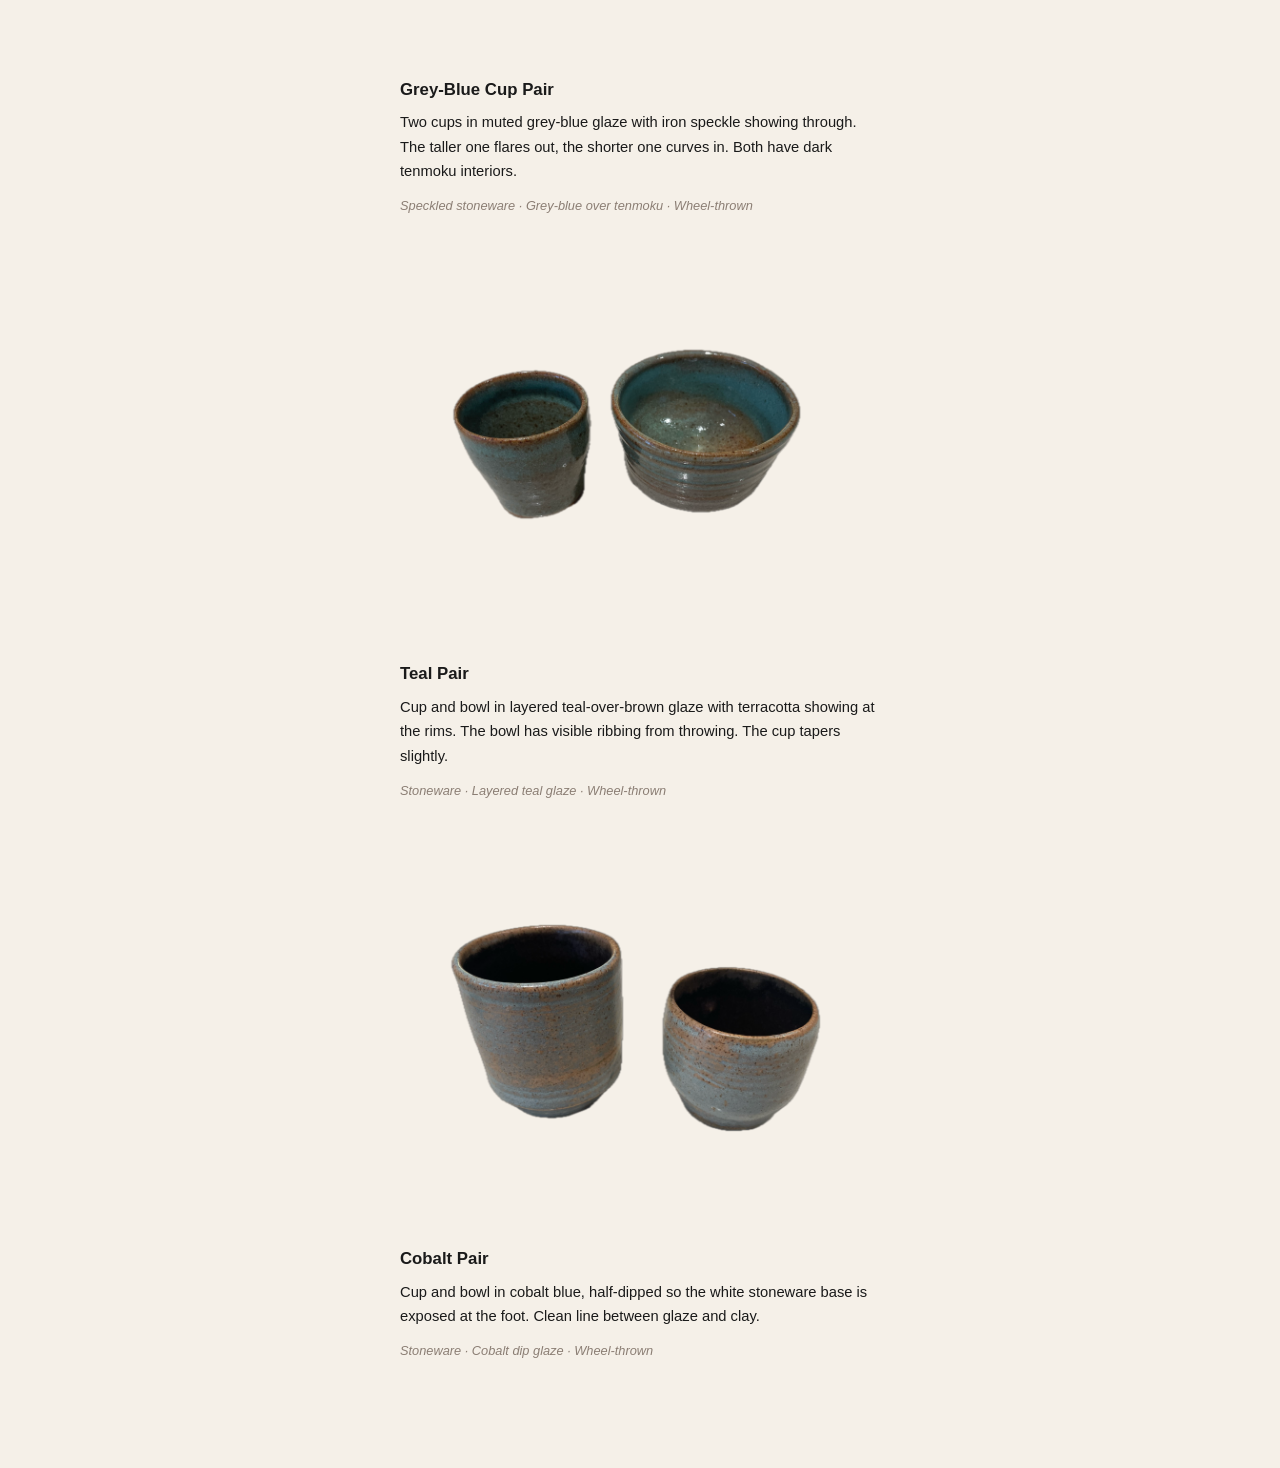
==== commit efcff793: "Add Coursework page and nav link Made-with: Cursor" ====
--- a/ceramics.html
+++ b/ceramics.html
@@ -5,6 +5,7 @@
   <meta name="viewport" content="width=device-width, initial-scale=1.0">
   <title>Ceramics – Tim Chee</title>
   <link rel="icon" href="favicon.svg" type="image/svg+xml">
+  <script src="favicon.js" defer></script>
   <link rel="stylesheet" href="style.css">
 </head>
 <body>
@@ -15,6 +16,7 @@
       <a href="index.html">About</a>
       <a href="writing.html">Writing</a>
       <a href="cv.html">CV</a>
+      <a href="coursework.html">Coursework</a>
       <a href="ceramics.html" class="active">Ceramics</a>
     </nav>
 
--- a/style.css
+++ b/style.css
@@ -304,19 +304,9 @@
 }
 
 /* ─── Books List ─── */
-.books-list {
-  list-style: none;
-  padding: 0;
-}
-
 .books-list li {
   padding: 0.2rem 0;
   color: var(--text);
-}
-
-.books-list li::before {
-  content: "– ";
-  color: var(--text-secondary);
 }
 
 .book-links {
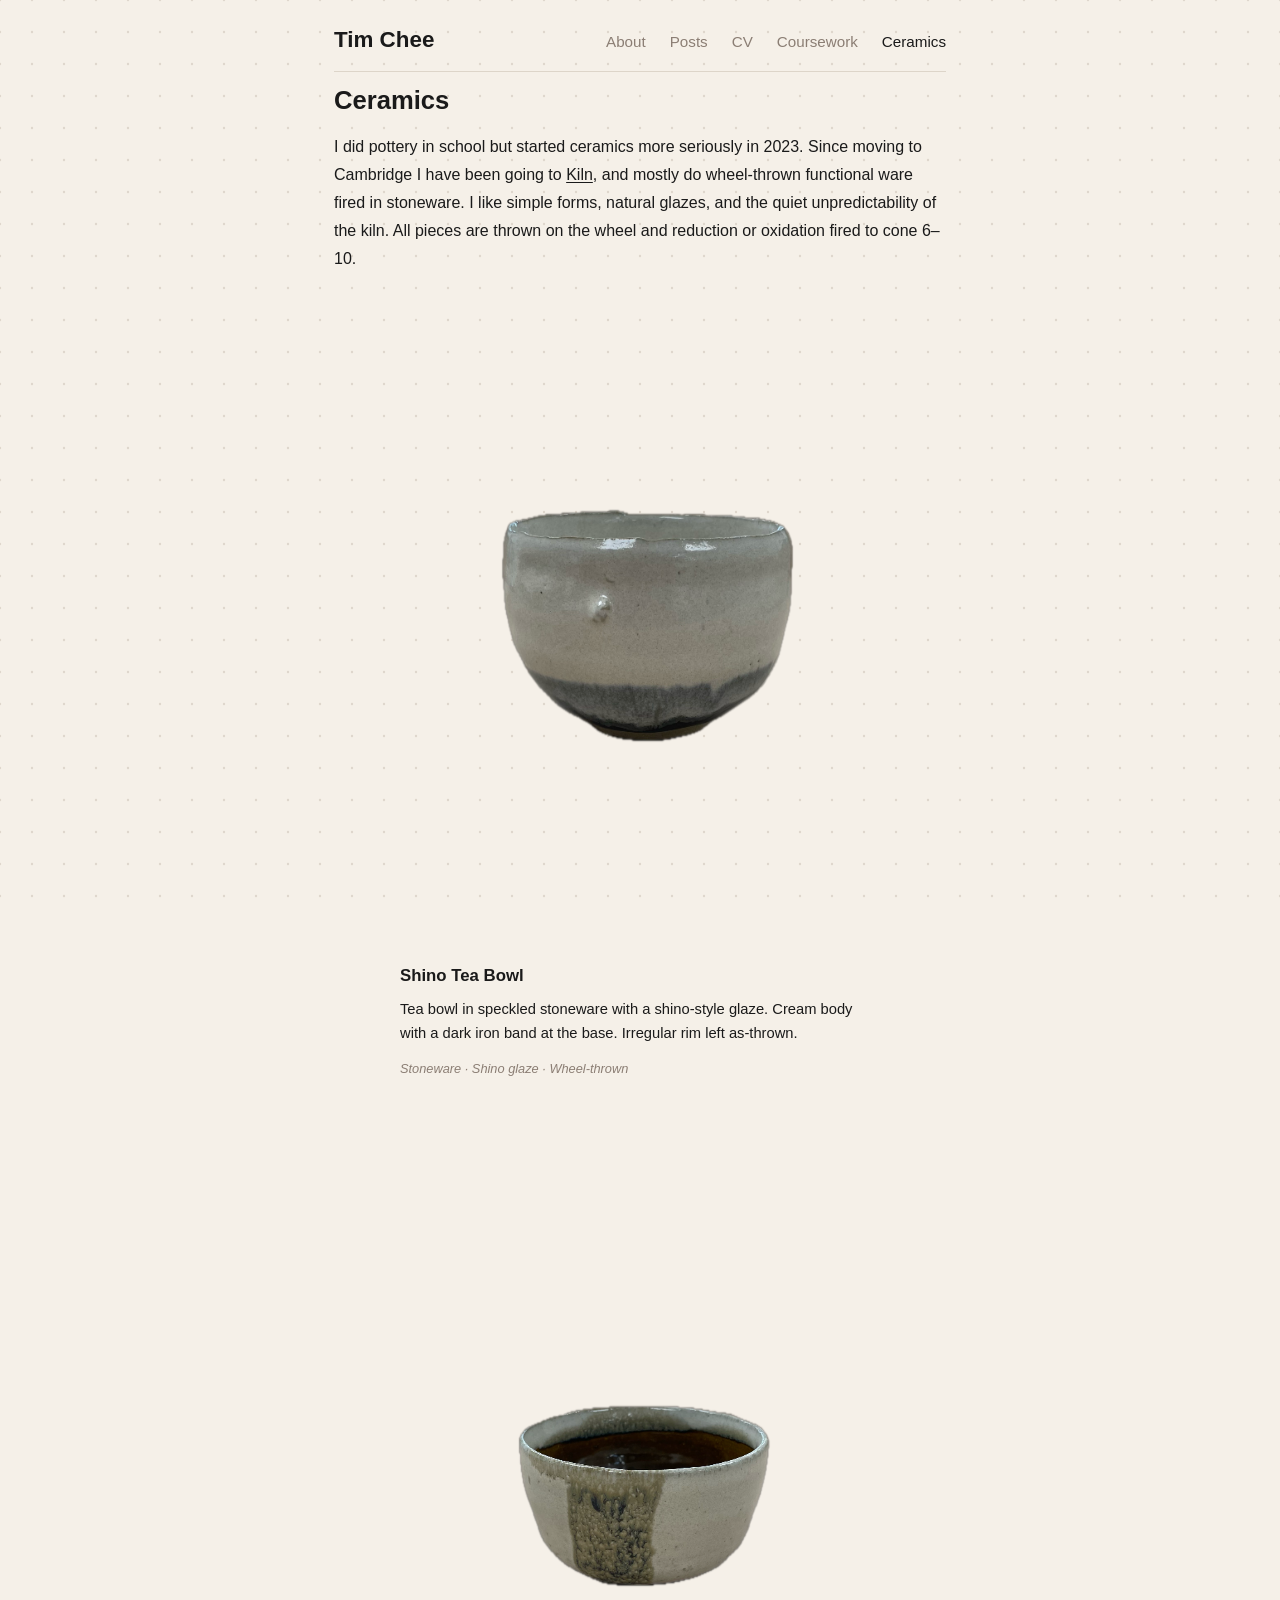
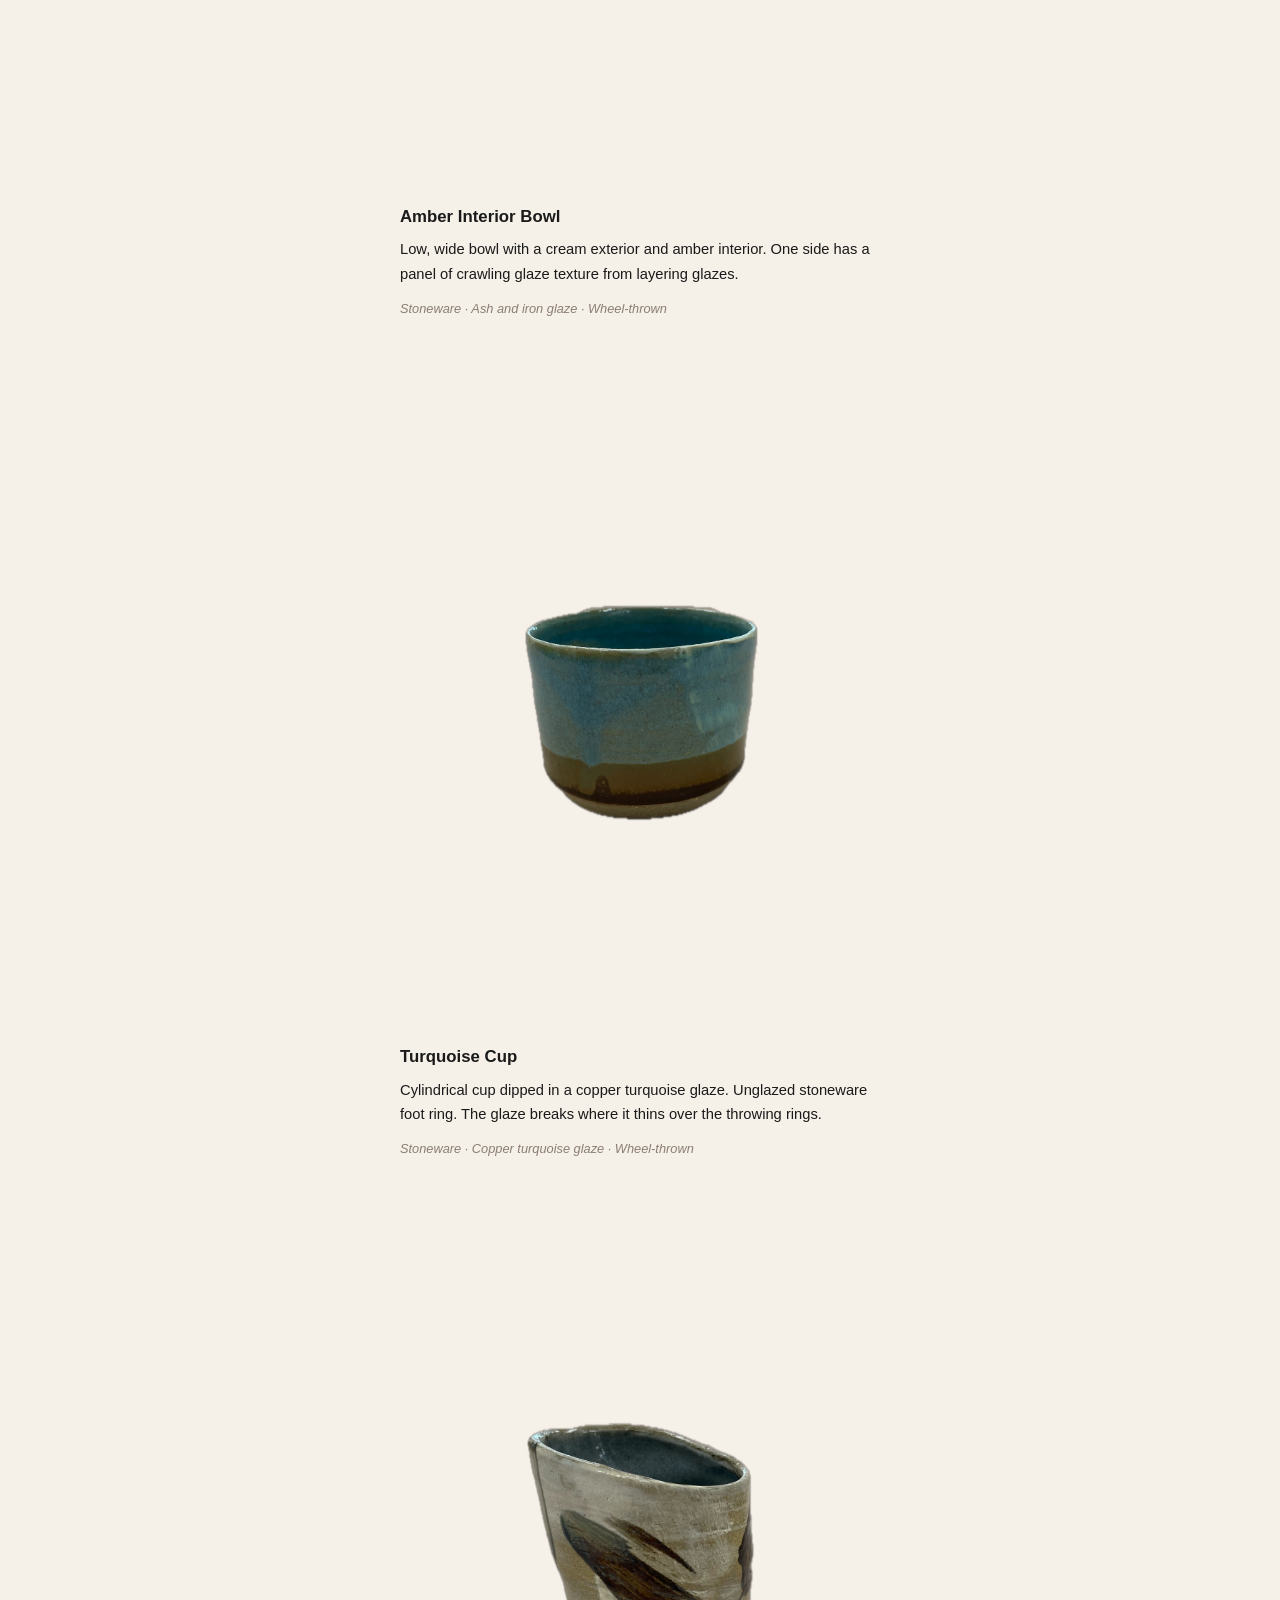
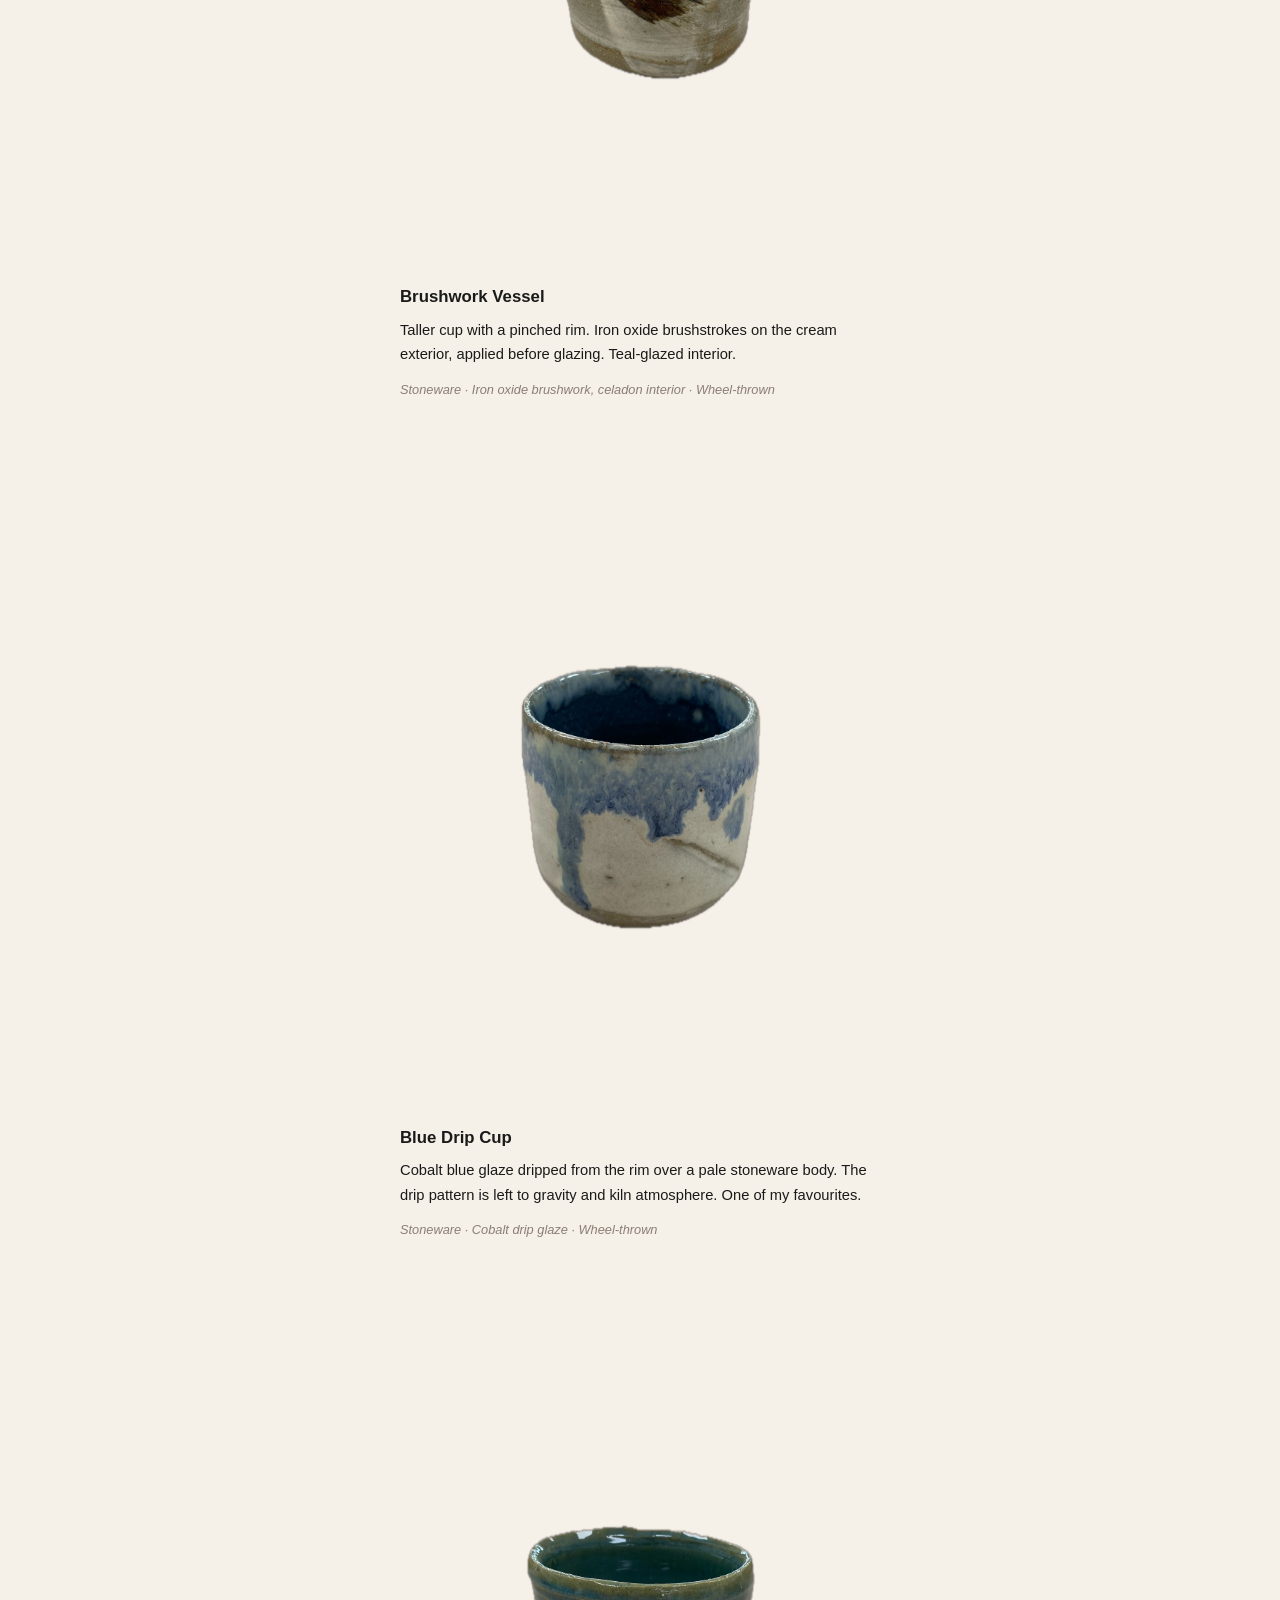
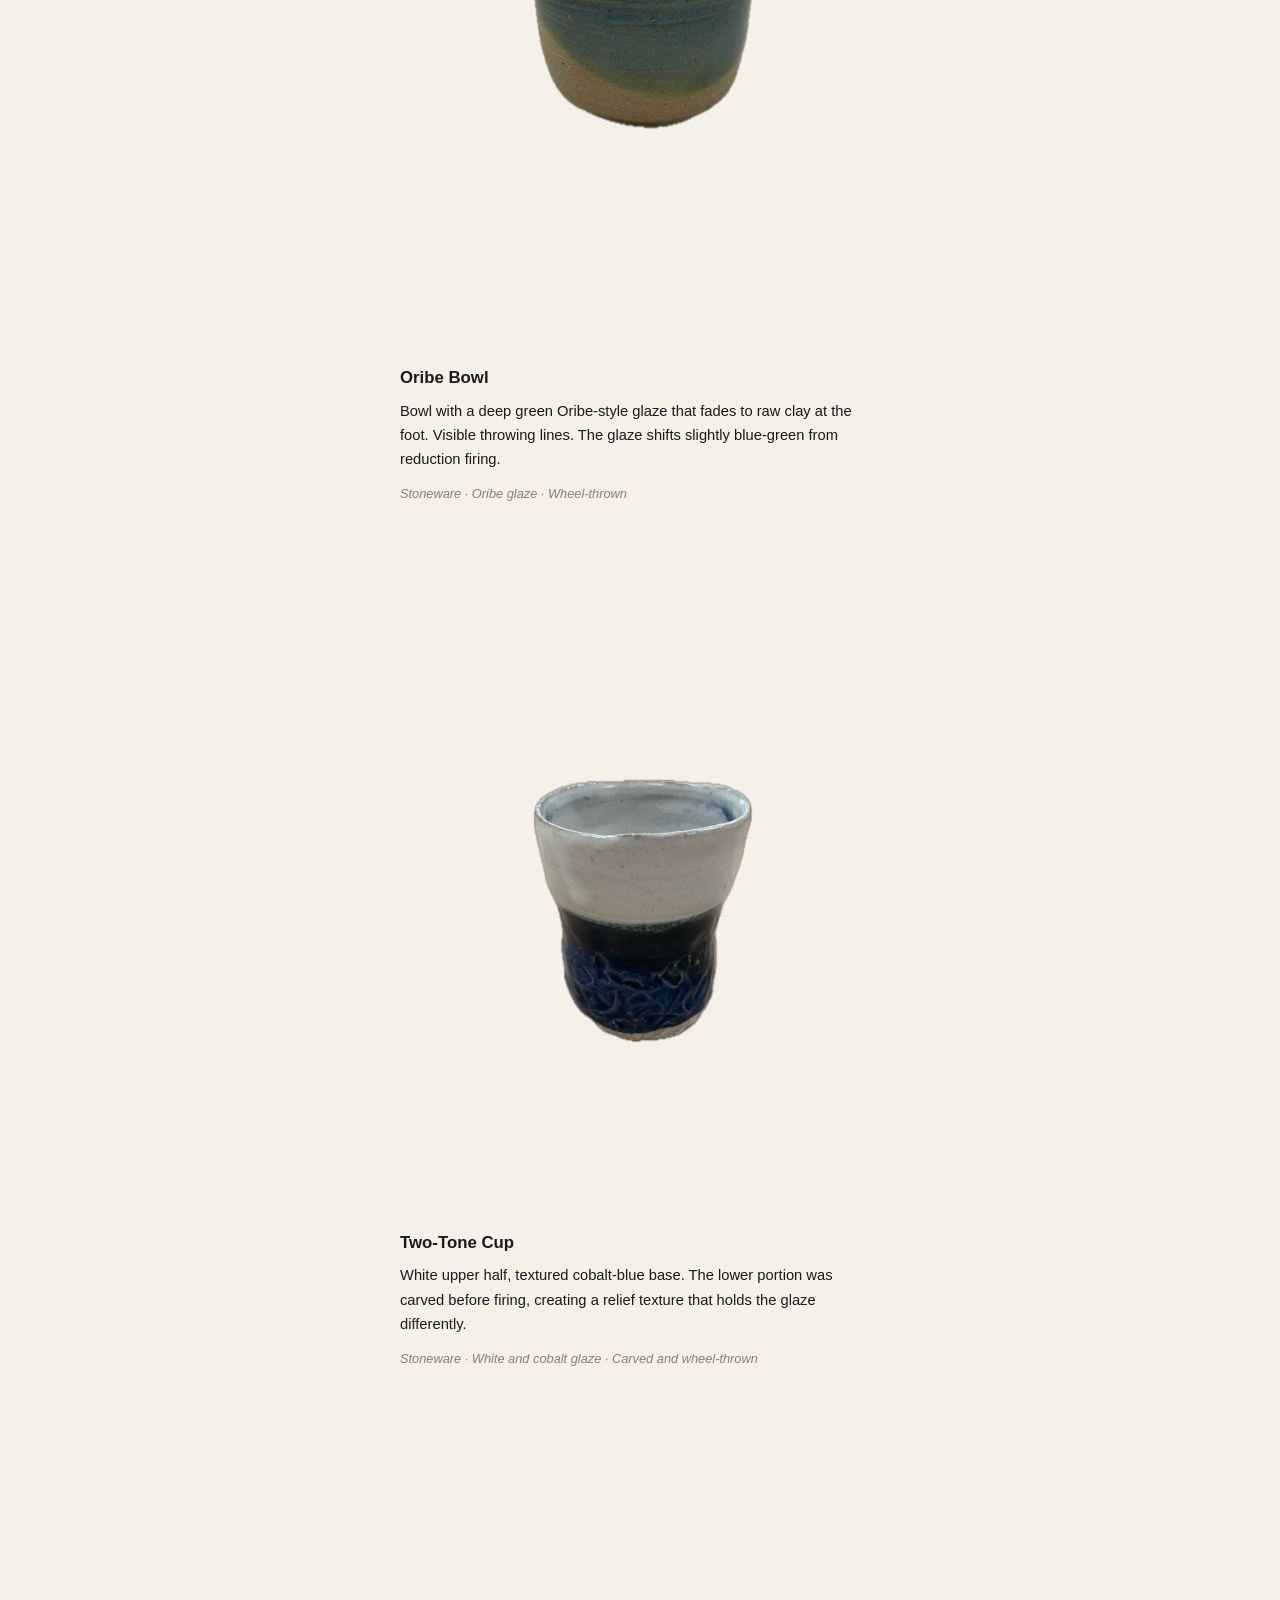
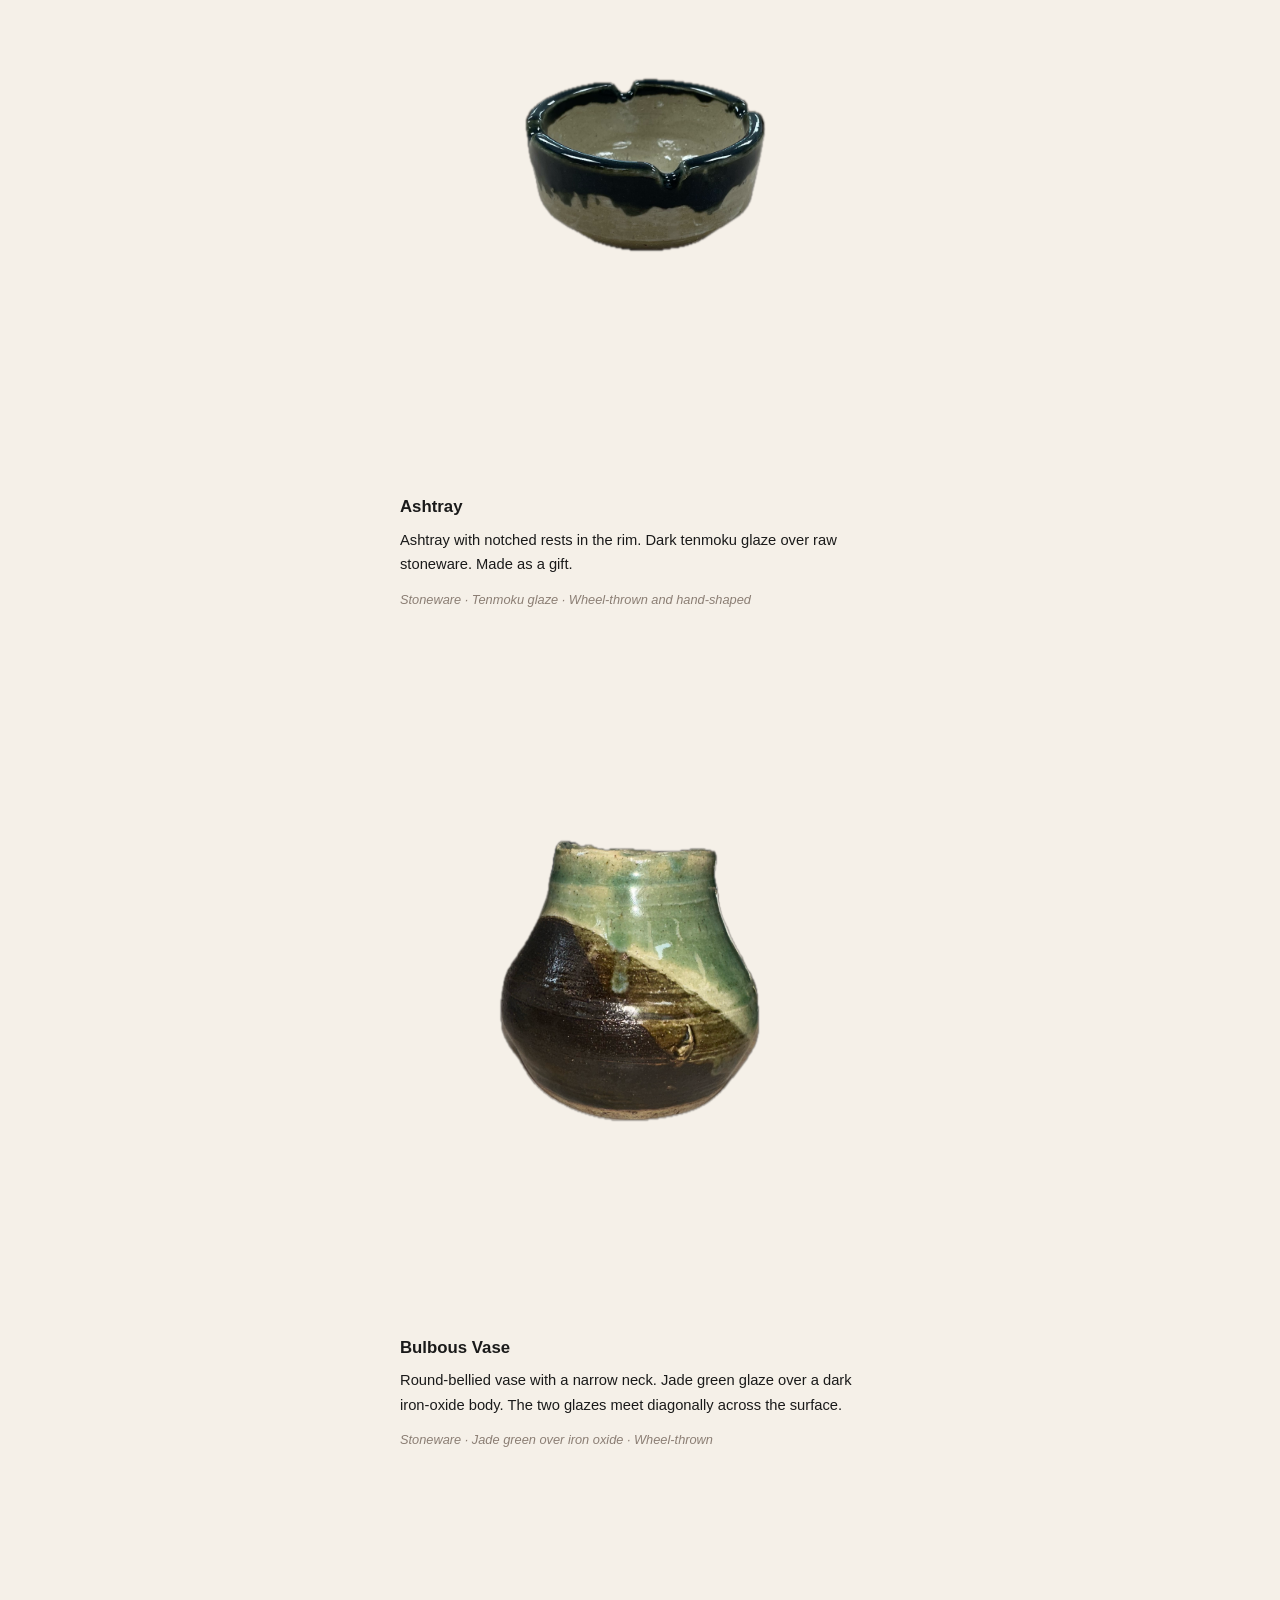
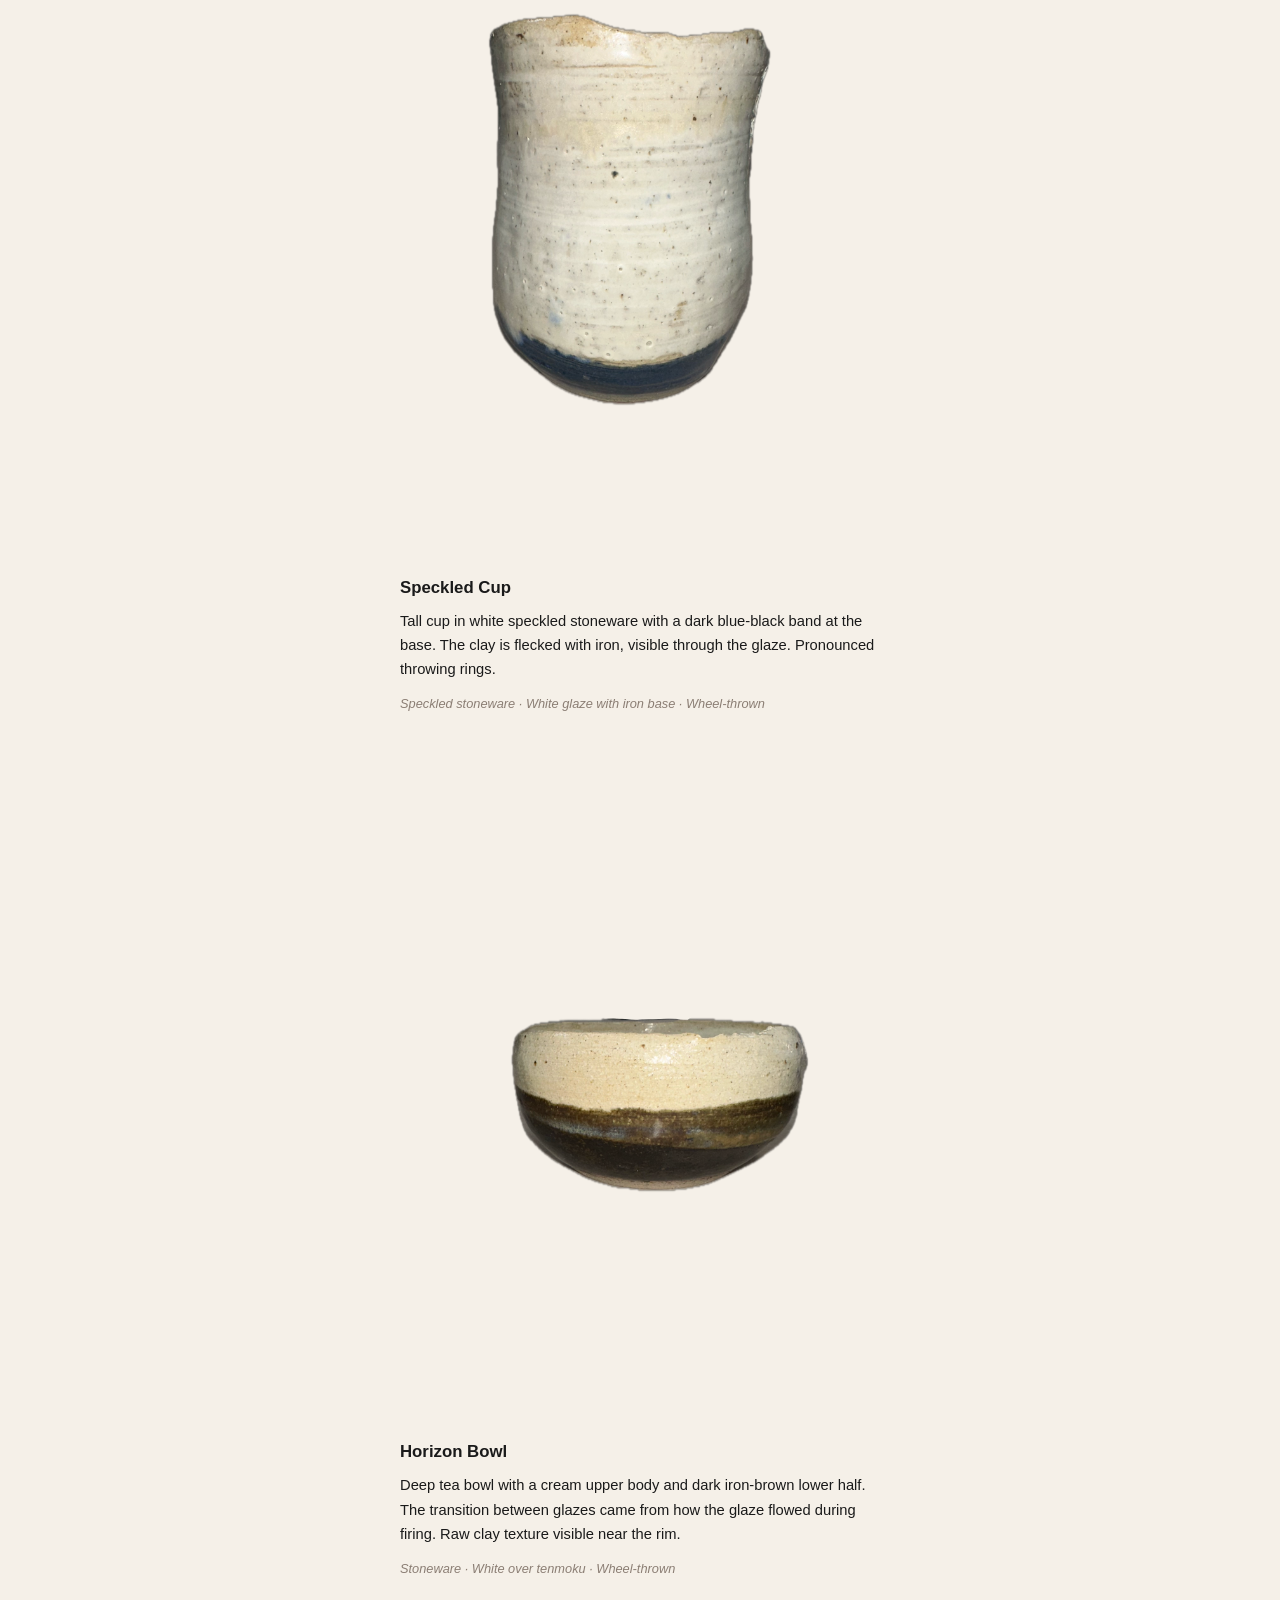
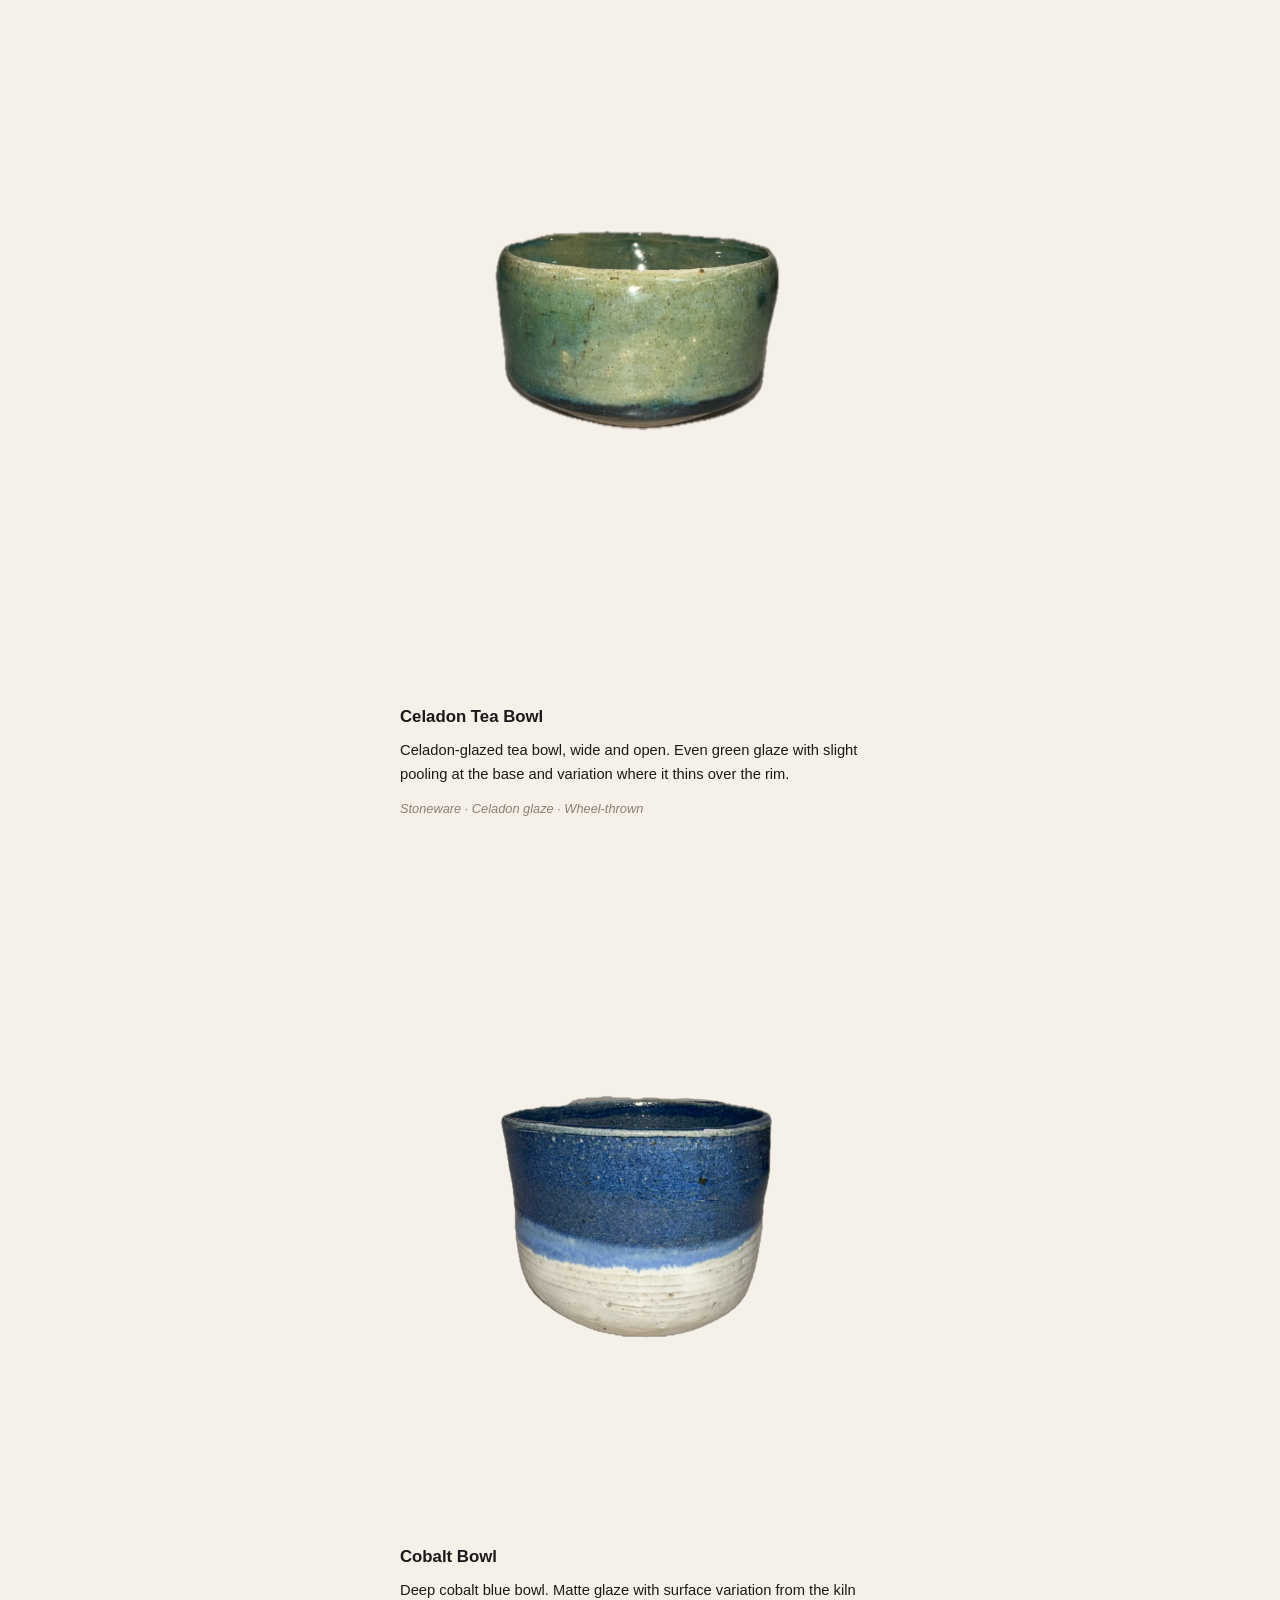
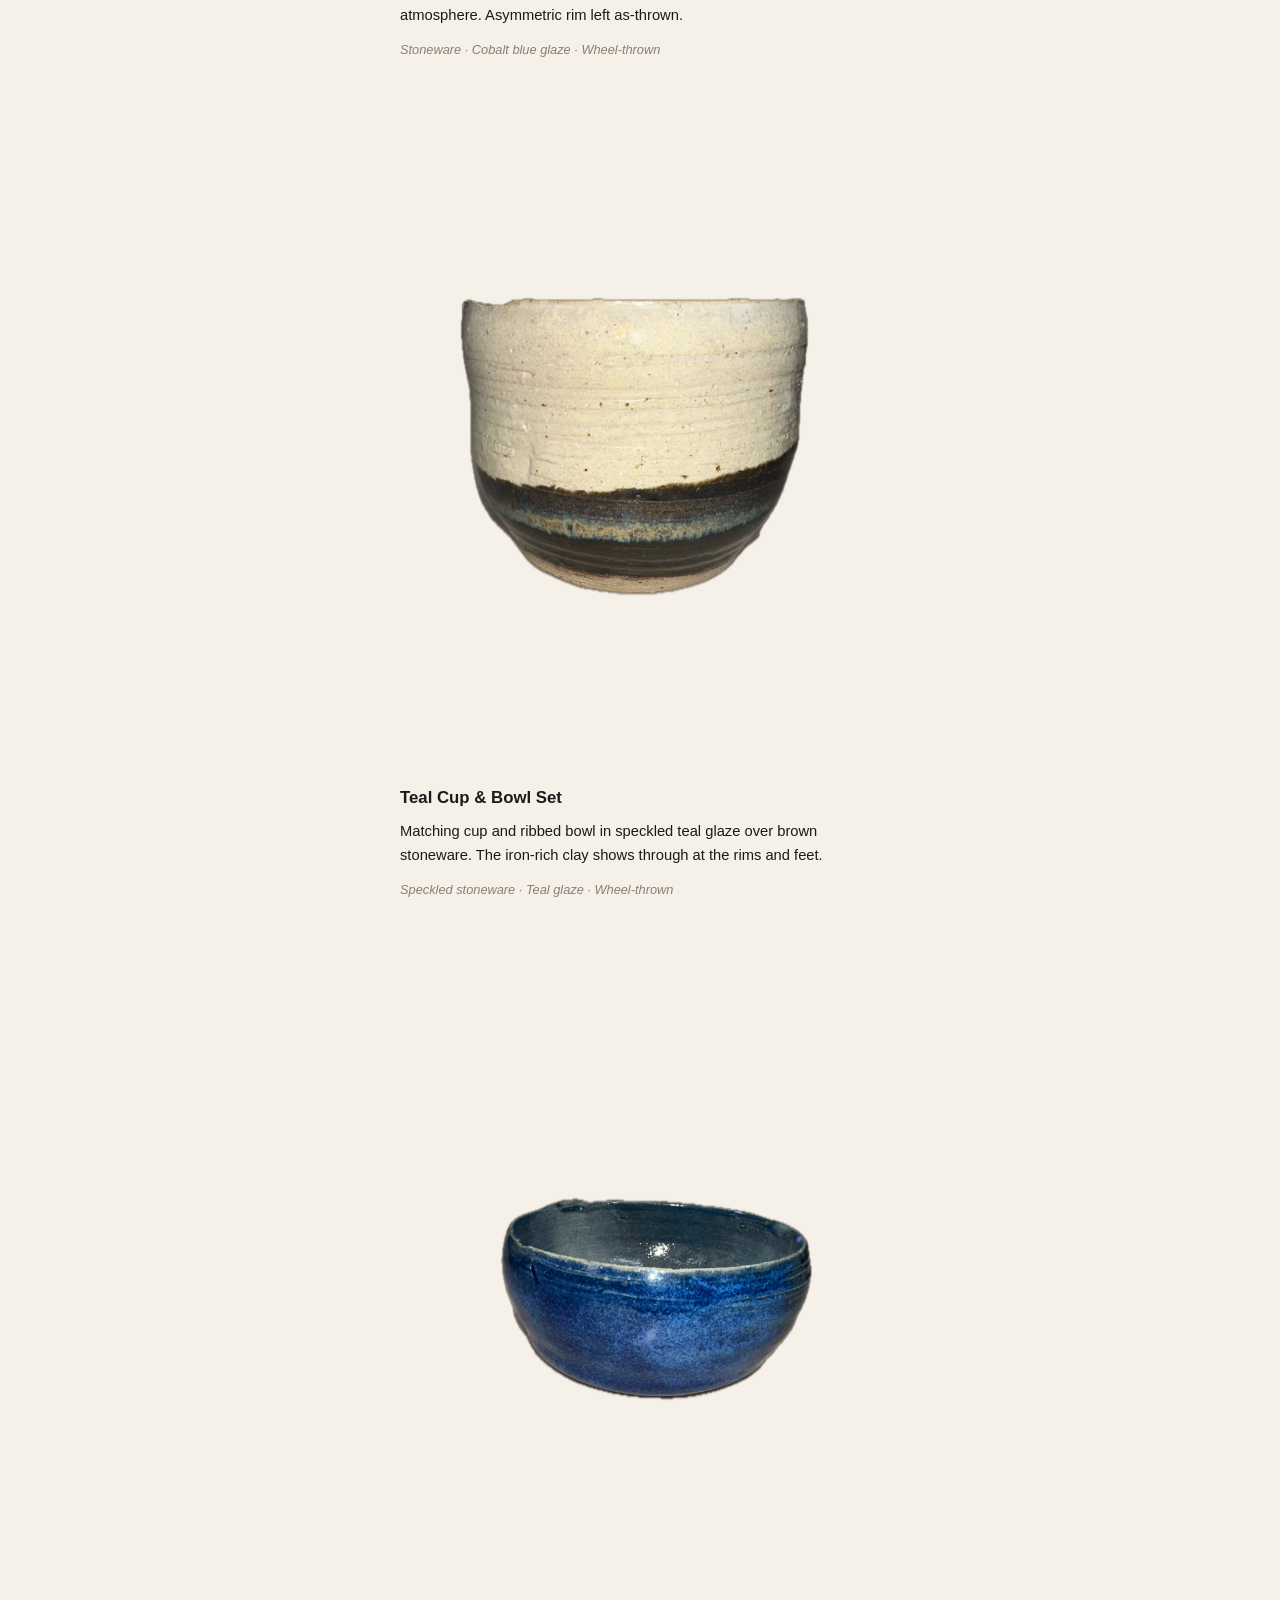
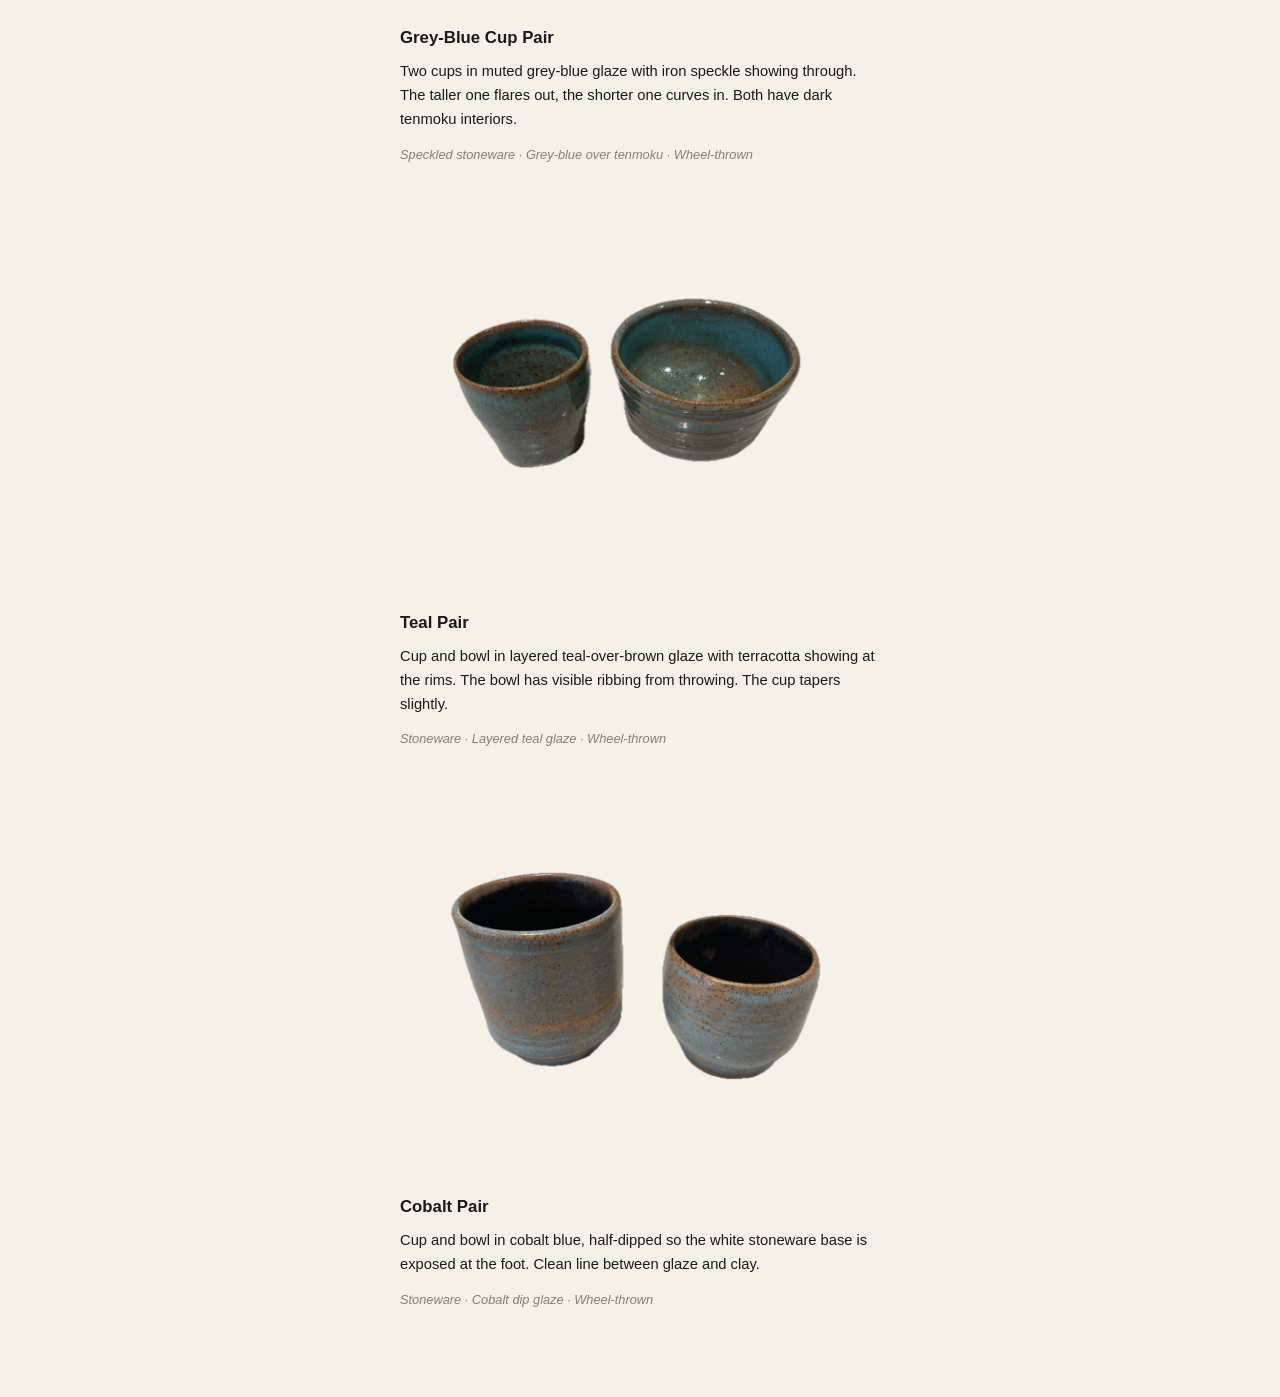
==== commit 23c7f68e: "Rename nav label Writing to Posts across site. Keep writing.html URL; update index title, editor UI " ====
--- a/ceramics.html
+++ b/ceramics.html
@@ -14,7 +14,7 @@
     <nav>
       <a href="index.html" class="site-name">Tim Chee</a>
       <a href="index.html">About</a>
-      <a href="writing.html">Writing</a>
+      <a href="writing.html">Posts</a>
       <a href="cv.html">CV</a>
       <a href="coursework.html">Coursework</a>
       <a href="ceramics.html" class="active">Ceramics</a>
@@ -181,107 +181,9 @@
     </div>
   </div>
 
-  <script>
-  (() => {
-    const canvas = document.getElementById('dot-grid');
-    const ctx = canvas.getContext('2d');
-    const dpr = window.devicePixelRatio || 1;
-
-    const SPACING = 32;
-    const DOT_RADIUS = 1.2;
-    const DOT_COLOR = 'rgba(120, 100, 80, 0.18)';
-    const MOUSE_RADIUS = 140;
-    const PUSH_STRENGTH = 30;
-    const EASE_BACK = 0.08;
-
-    let width, height, cols, rows, dots;
-    let mouse = { x: -9999, y: -9999 };
-    let animId;
-
-    function init() {
-      width = window.innerWidth;
-      height = window.innerHeight;
-      canvas.width = width * dpr;
-      canvas.height = height * dpr;
-      canvas.style.width = width + 'px';
-      canvas.style.height = height + 'px';
-      ctx.setTransform(dpr, 0, 0, dpr, 0, 0);
-
-      cols = Math.ceil(width / SPACING) + 1;
-      rows = Math.ceil(height / SPACING) + 1;
-
-      dots = [];
-      for (let r = 0; r < rows; r++) {
-        for (let c = 0; c < cols; c++) {
-          dots.push({
-            homeX: c * SPACING,
-            homeY: r * SPACING,
-            x: c * SPACING,
-            y: r * SPACING,
-          });
-        }
-      }
-    }
-
-    function draw() {
-      ctx.clearRect(0, 0, width, height);
-
-      for (let i = 0; i < dots.length; i++) {
-        const d = dots[i];
-        const dx = mouse.x - d.homeX;
-        const dy = mouse.y - d.homeY;
-        const dist = Math.sqrt(dx * dx + dy * dy);
-
-        if (dist < MOUSE_RADIUS) {
-          const force = (1 - dist / MOUSE_RADIUS);
-          const angle = Math.atan2(dy, dx);
-          const push = force * force * PUSH_STRENGTH;
-          d.x += (d.homeX - Math.cos(angle) * push - d.x) * 0.2;
-          d.y += (d.homeY - Math.sin(angle) * push - d.y) * 0.2;
-        } else {
-          d.x += (d.homeX - d.x) * EASE_BACK;
-          d.y += (d.homeY - d.y) * EASE_BACK;
-        }
-
-        ctx.beginPath();
-        ctx.arc(d.x, d.y, DOT_RADIUS, 0, Math.PI * 2);
-        ctx.fillStyle = DOT_COLOR;
-        ctx.fill();
-      }
-
-      animId = requestAnimationFrame(draw);
-    }
-
-    function onMouseMove(e) {
-      mouse.x = e.clientX;
-      mouse.y = e.clientY;
-    }
-
-    function onMouseLeave() {
-      mouse.x = -9999;
-      mouse.y = -9999;
-    }
-
-    function onResize() {
-      cancelAnimationFrame(animId);
-      init();
-      draw();
-    }
-
-    window.addEventListener('mousemove', onMouseMove);
-    document.addEventListener('mouseleave', onMouseLeave);
-    window.addEventListener('resize', onResize);
-
-    window.addEventListener('touchmove', (e) => {
-      mouse.x = e.touches[0].clientX;
-      mouse.y = e.touches[0].clientY;
-    });
-    window.addEventListener('touchend', onMouseLeave);
-
-    init();
-    draw();
-  })();
-  </script>
+  <script src="dot-grid.js"></script>
+  <script data-goatcounter="https://timothychee.goatcounter.com/count"
+          async src="//gc.zgo.at/count.js"></script>
 </body>
 </html>
 
--- a/style.css
+++ b/style.css
@@ -40,7 +40,7 @@
 .container {
   max-width: var(--max-width);
   margin: 0 auto;
-  padding: 2.5rem 1.5rem;
+  padding: 1.25rem 1.5rem;
   position: relative;
   z-index: 1;
 }
@@ -50,14 +50,14 @@
   display: flex;
   align-items: baseline;
   gap: 1.5rem;
-  margin-bottom: 3rem;
-  padding-bottom: 1rem;
+  margin-bottom: 0.75rem;
+  padding-bottom: 0.75rem;
   border-bottom: 1px solid var(--border);
 }
 
 nav .site-name {
   font-weight: 600;
-  font-size: 1.1rem;
+  font-size: 1.4rem;
   color: var(--text);
   text-decoration: none;
   margin-right: auto;
@@ -142,6 +142,13 @@
 li > ul, li > ol {
   margin-top: 0.35rem;
   margin-bottom: 0.35rem;
+}
+
+.coursework-list .course-detail {
+  display: block;
+  margin-top: 0.05rem;
+  font-weight: 400;
+  color: #6B5E54;
 }
 
 /* ─── Horizontal Rule ─── */
@@ -219,20 +226,32 @@
 .profile-section {
   display: flex;
   align-items: flex-start;
-  gap: 1.5rem;
-  margin-bottom: 1.5rem;
+  gap: 1rem;
+  padding: 0.5rem 0;
+  margin-bottom: 1.75rem;
+}
+
+.profile-section > div {
+  padding-top: 0.35rem;
+  min-width: 0;
 }
 
 .profile-photo {
-  width: 110px;
-  height: 110px;
+  width: 144px;
+  height: 144px;
   border-radius: 50%;
   object-fit: cover;
   flex-shrink: 0;
+  border: 1px solid var(--border);
+  box-shadow: 0 1px 3px rgba(26, 26, 26, 0.07);
 }
 
 .intro-text {
   font-size: 1.05rem;
+  font-weight: normal;
+  font-style: italic;
+  color: #D97706;
+  margin-bottom: 0;
 }
 
 /* ─── Contact Links ─── */
@@ -241,7 +260,7 @@
   gap: 1.25rem;
   align-items: center;
   flex-wrap: wrap;
-  margin-top: 0.5rem;
+  margin-top: 0.65rem;
 }
 
 .contact-links a {
@@ -263,7 +282,7 @@
   flex-shrink: 0;
 }
 
-/* ─── Writing List ─── */
+/* ─── Posts list (writing.html) ─── */
 .writing-list {
   list-style: none;
   padding: 0;
@@ -296,6 +315,14 @@
   font-weight: 400;
 }
 
+.writing-list .post-date {
+  display: inline-block;
+  font-size: 0.8rem;
+  color: var(--text-secondary);
+  margin-left: 0.5rem;
+  vertical-align: middle;
+}
+
 .writing-list .post-description {
   color: var(--text-secondary);
   font-size: 0.95rem;
@@ -456,6 +483,10 @@
     text-align: center;
   }
 
+  .profile-section > div {
+    padding-top: 0;
+  }
+
   h1 { font-size: 1.35rem; }
   h2 { font-size: 1.1rem; }
 
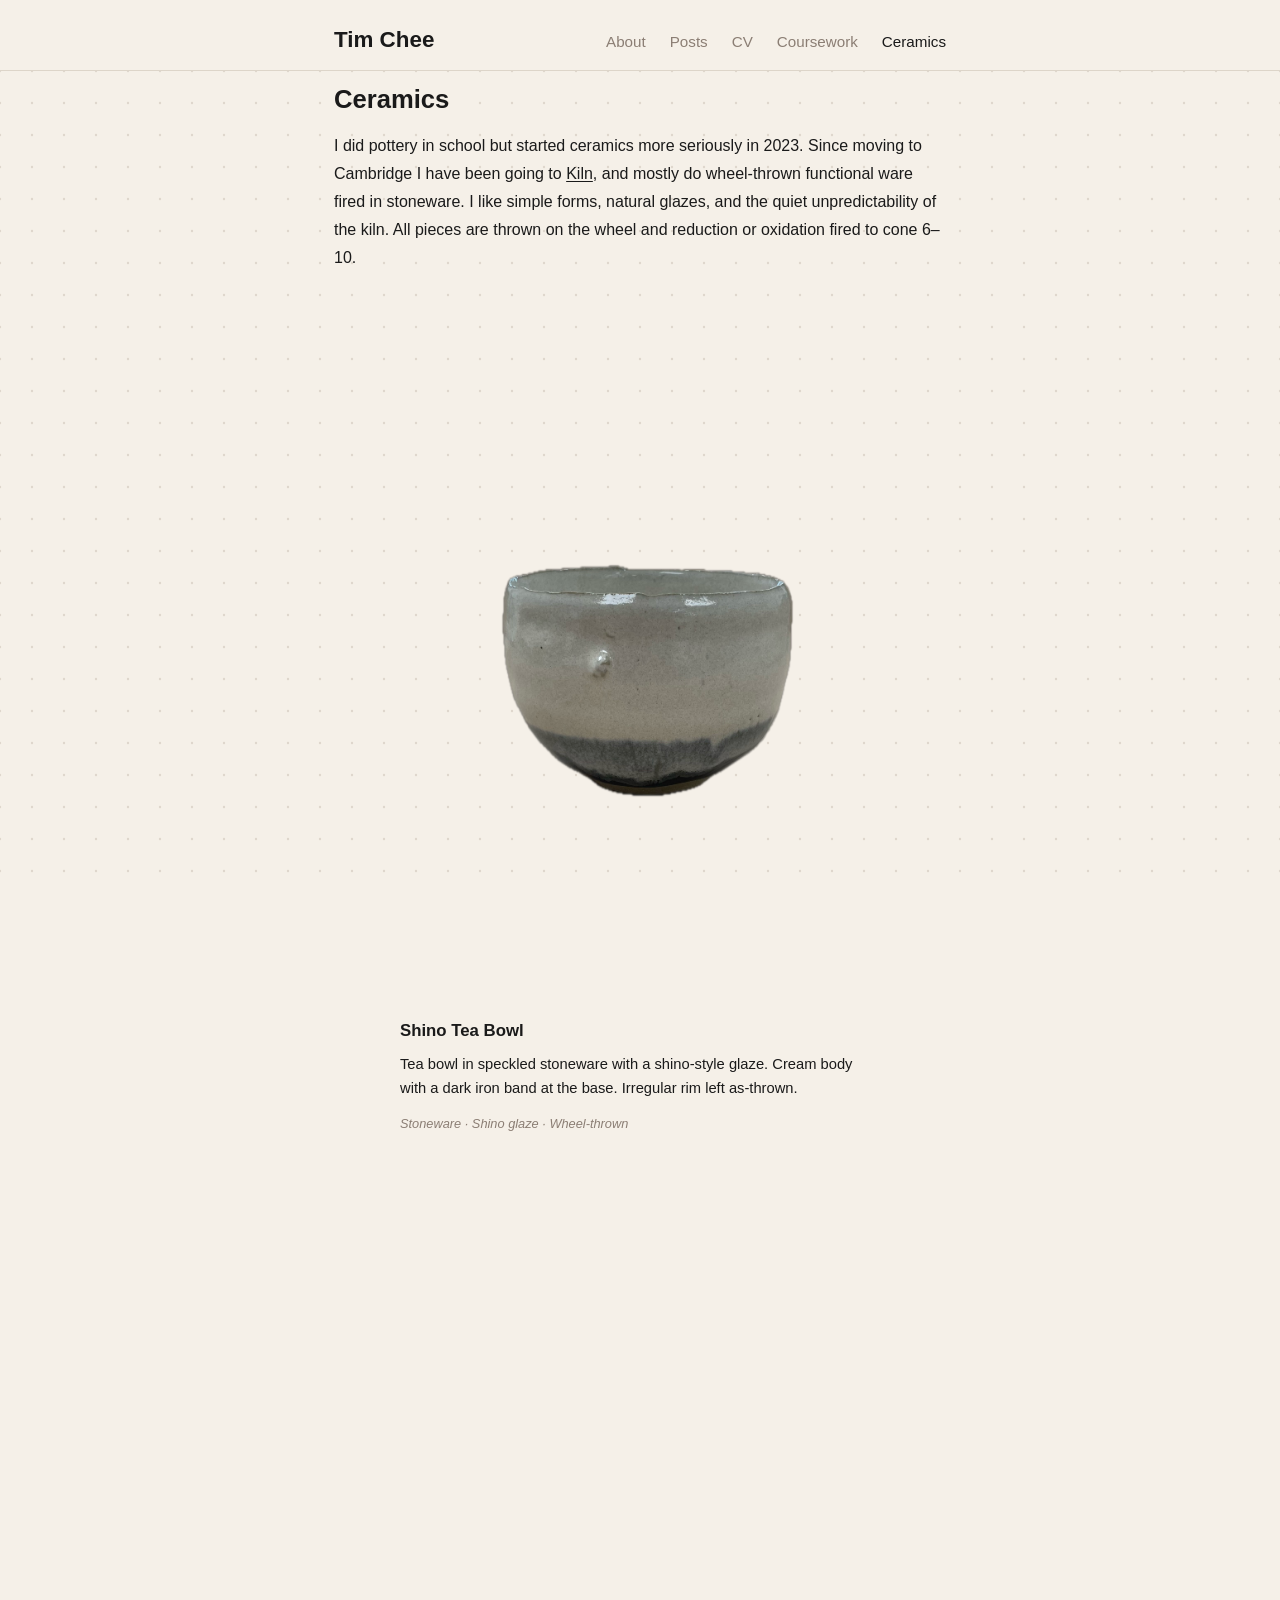
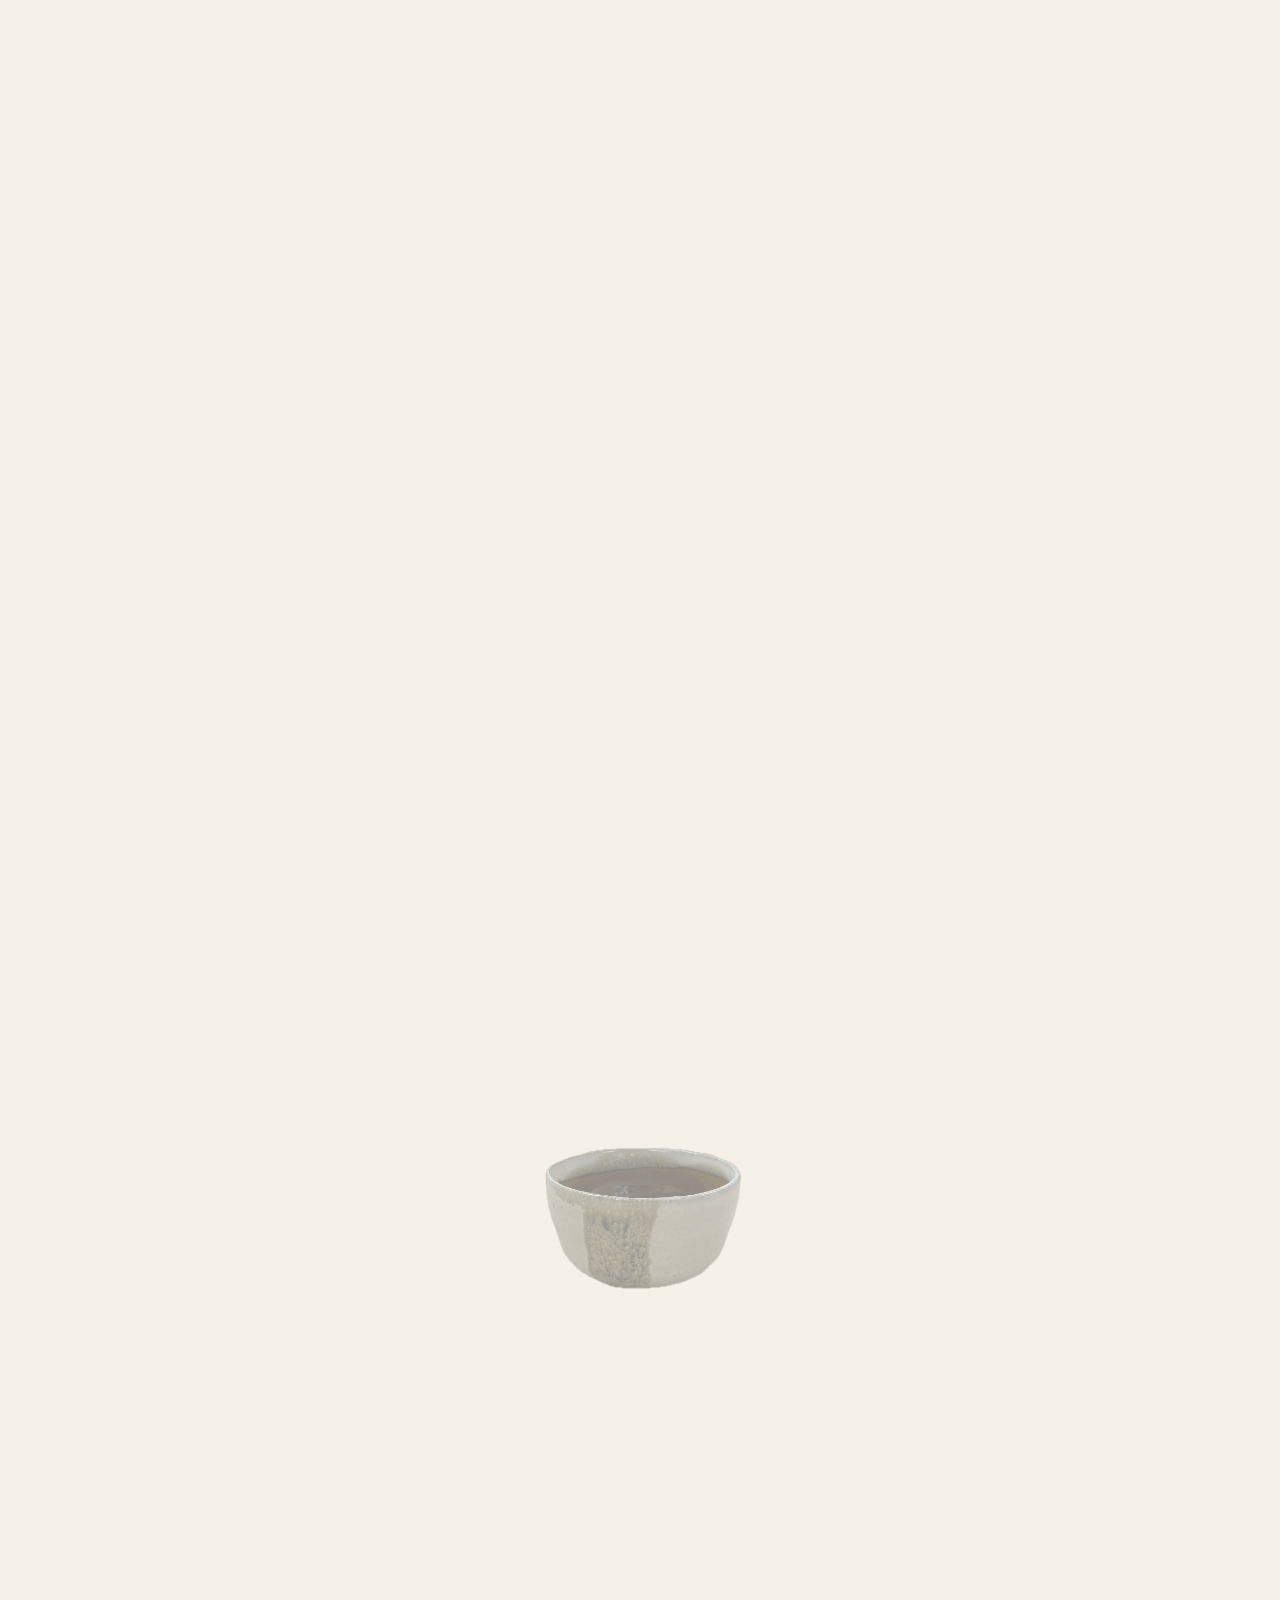
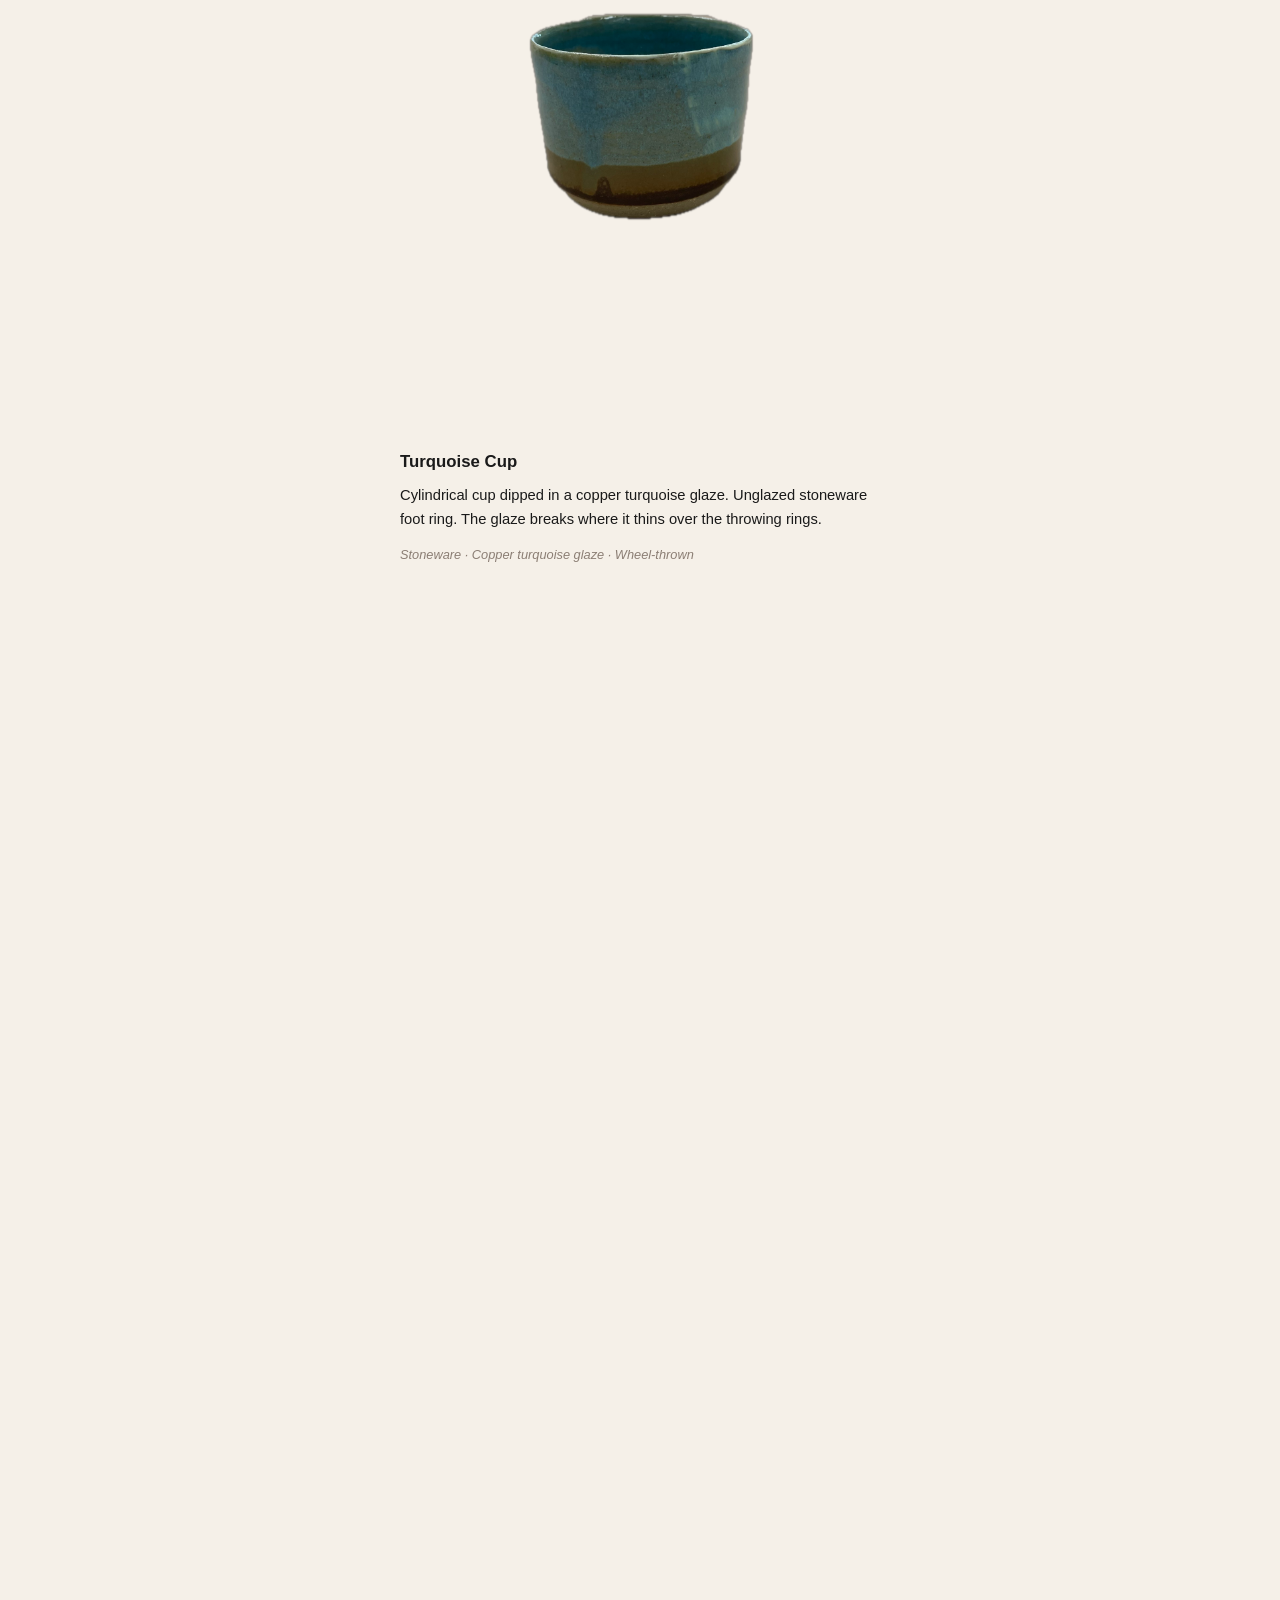
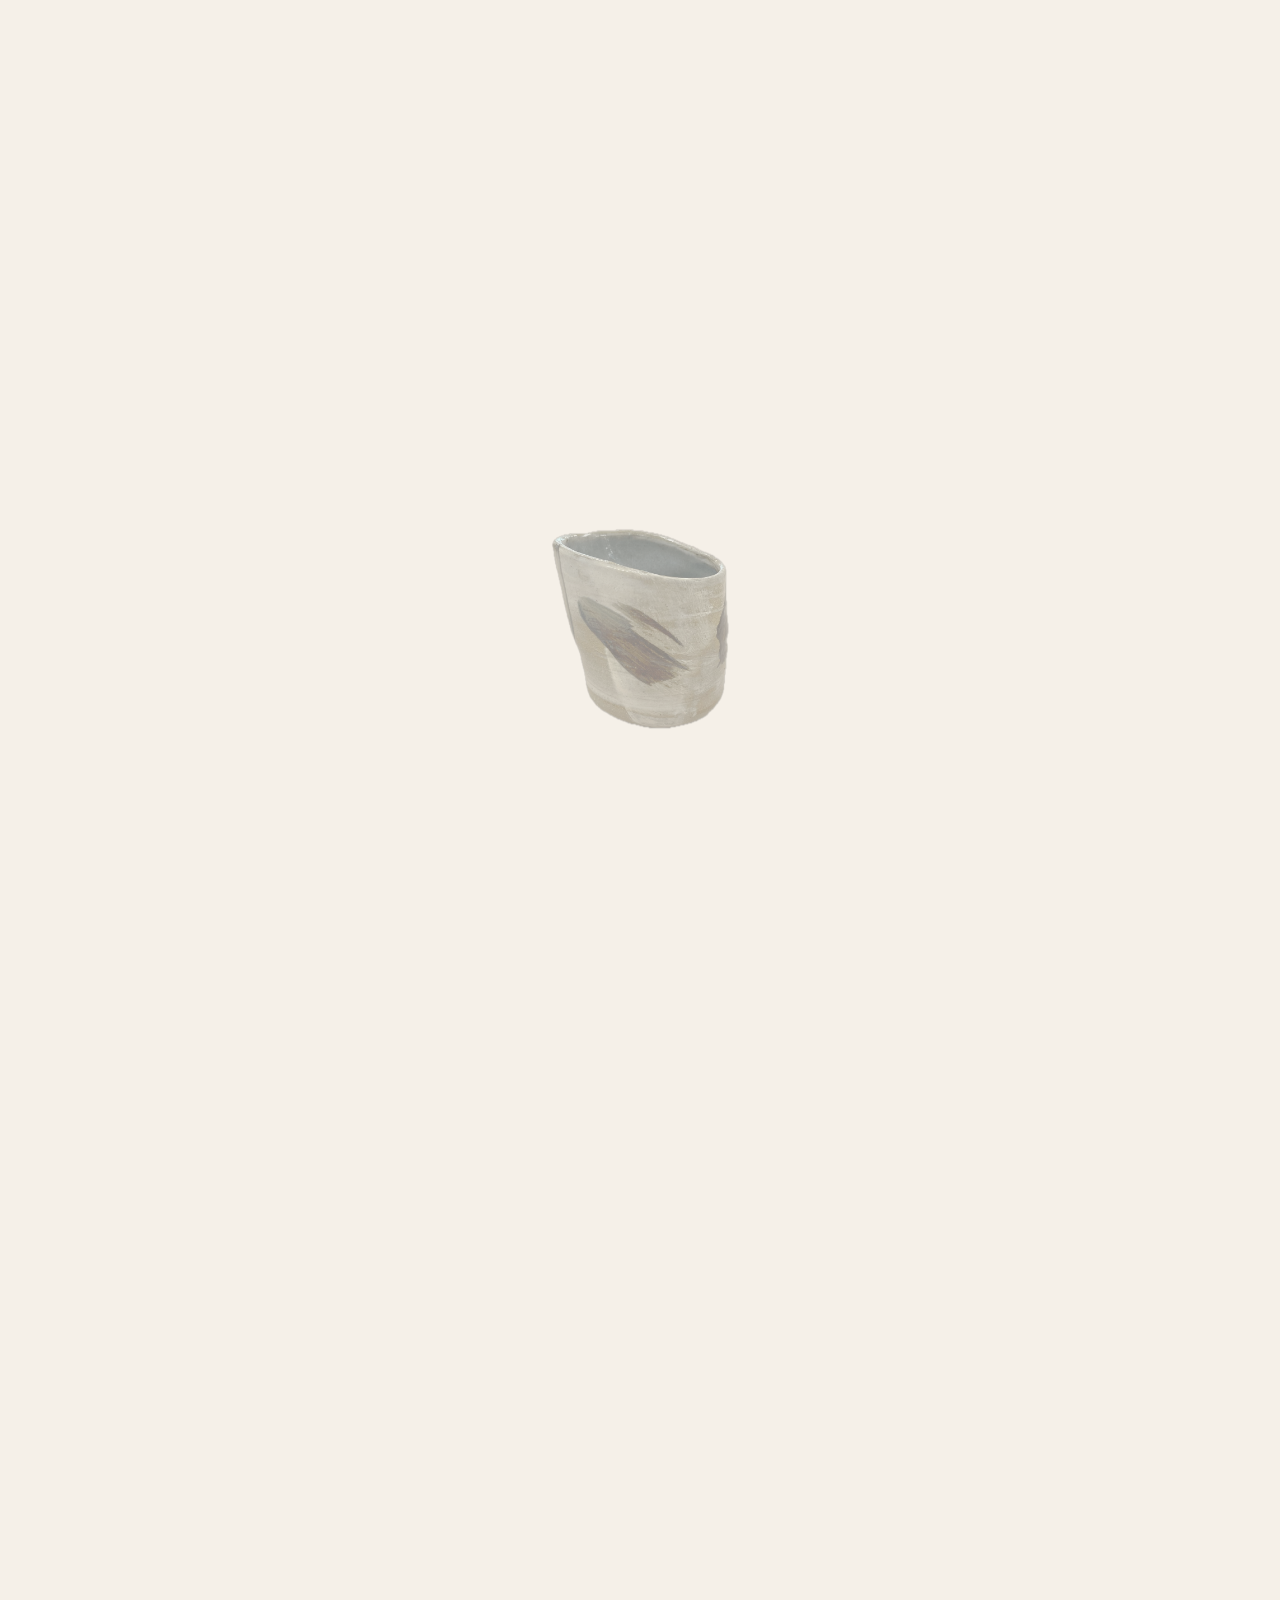
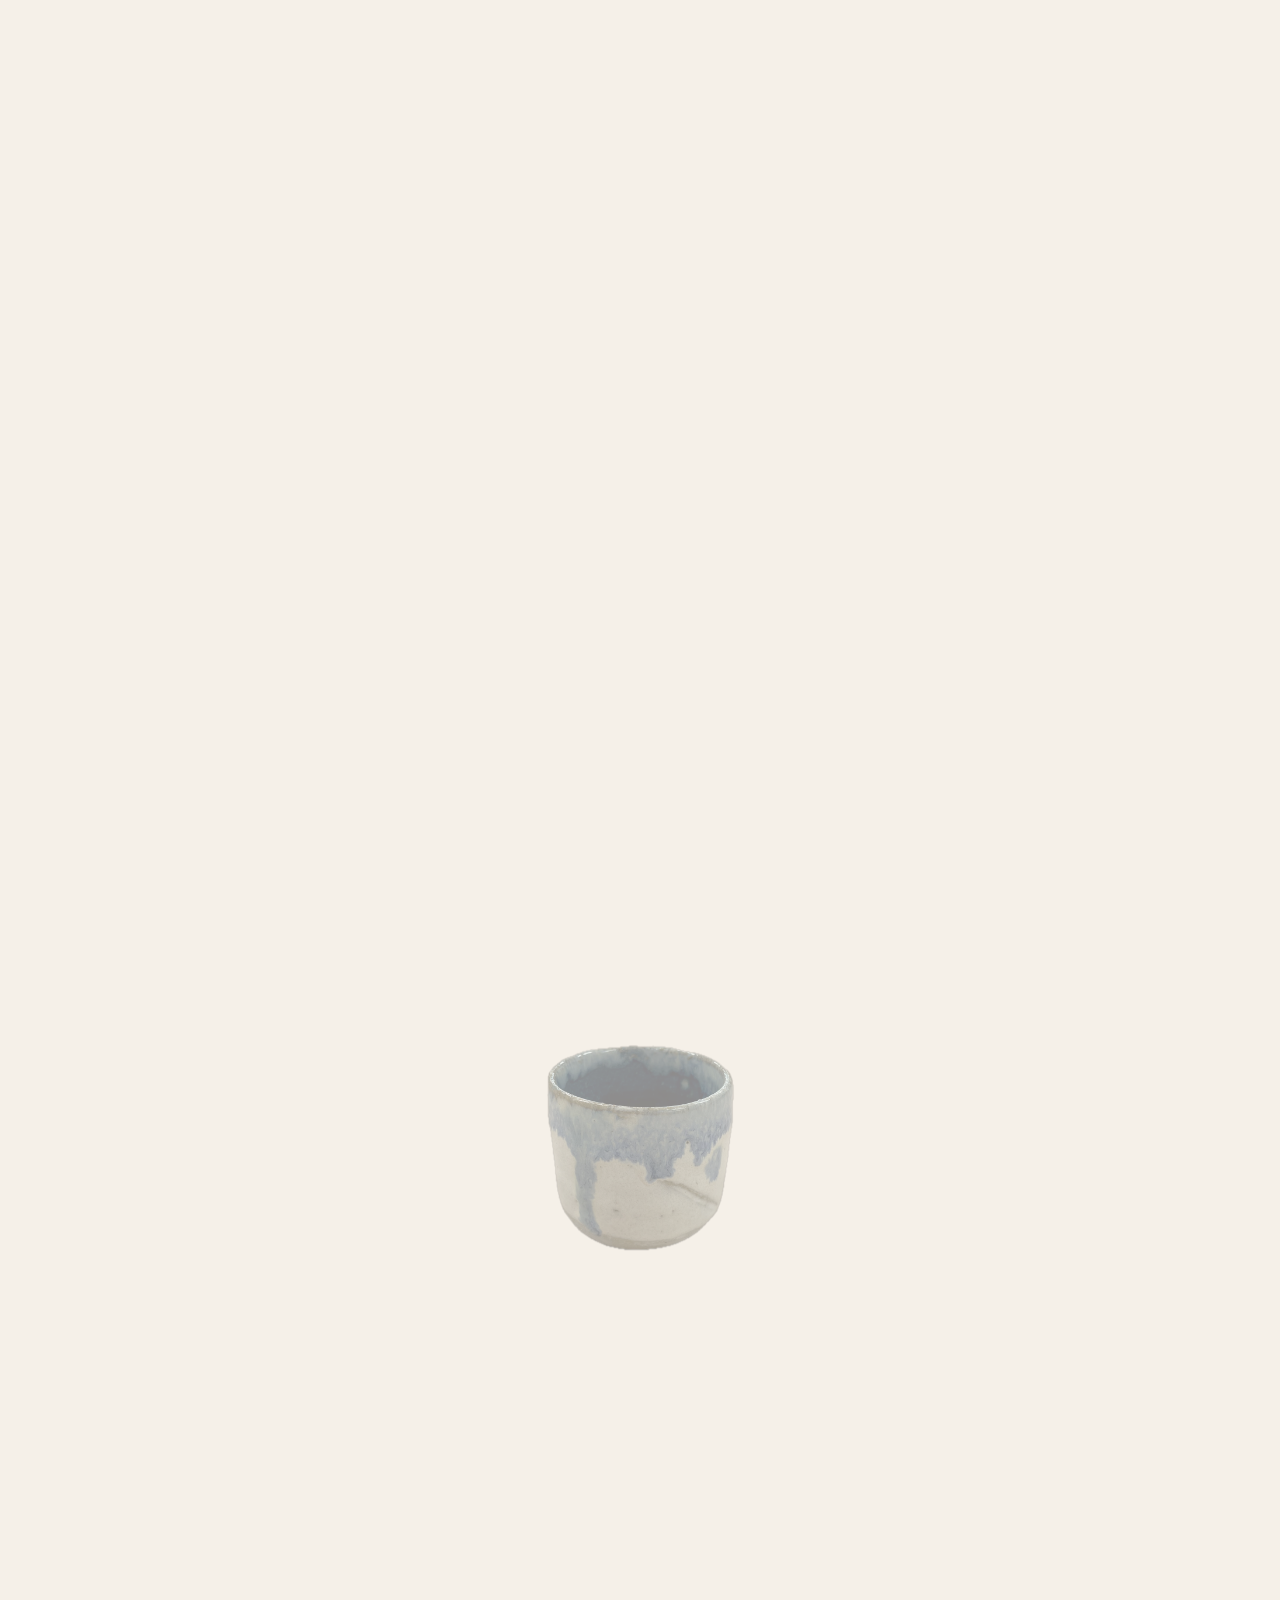
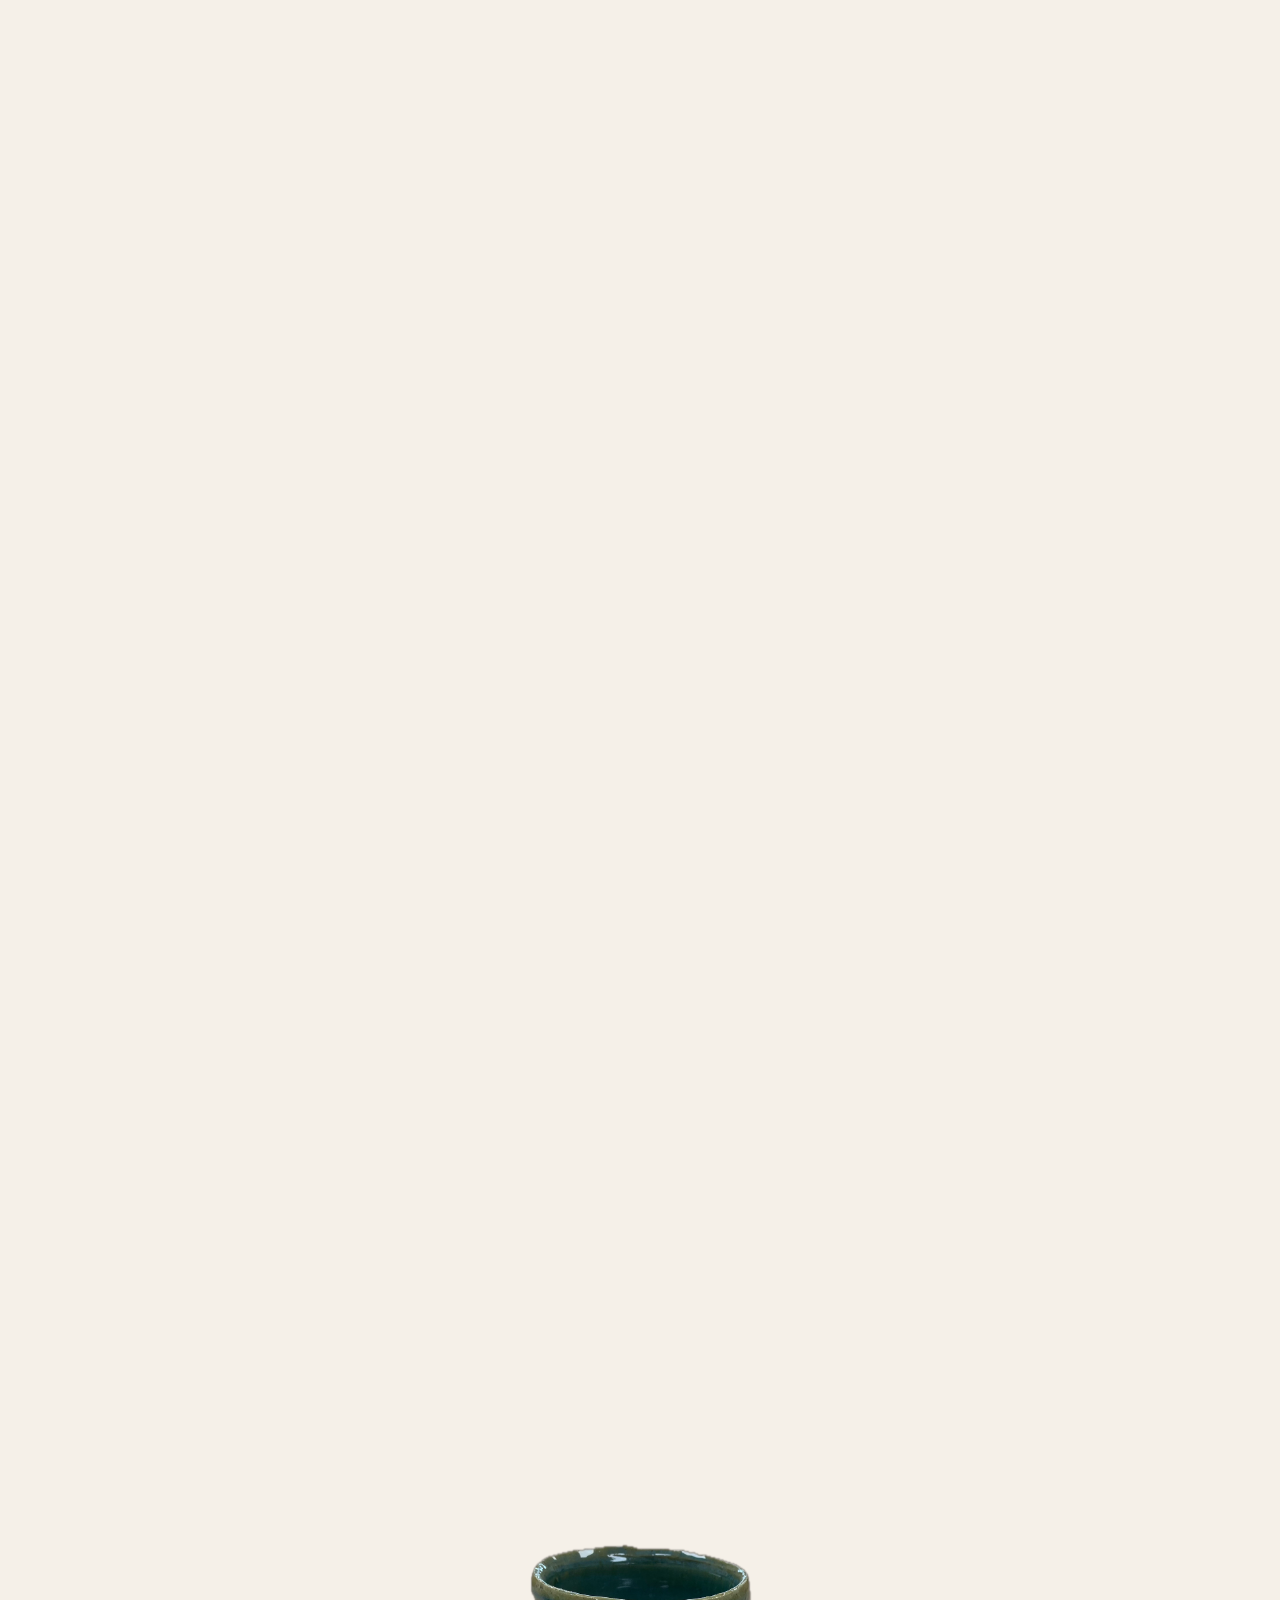
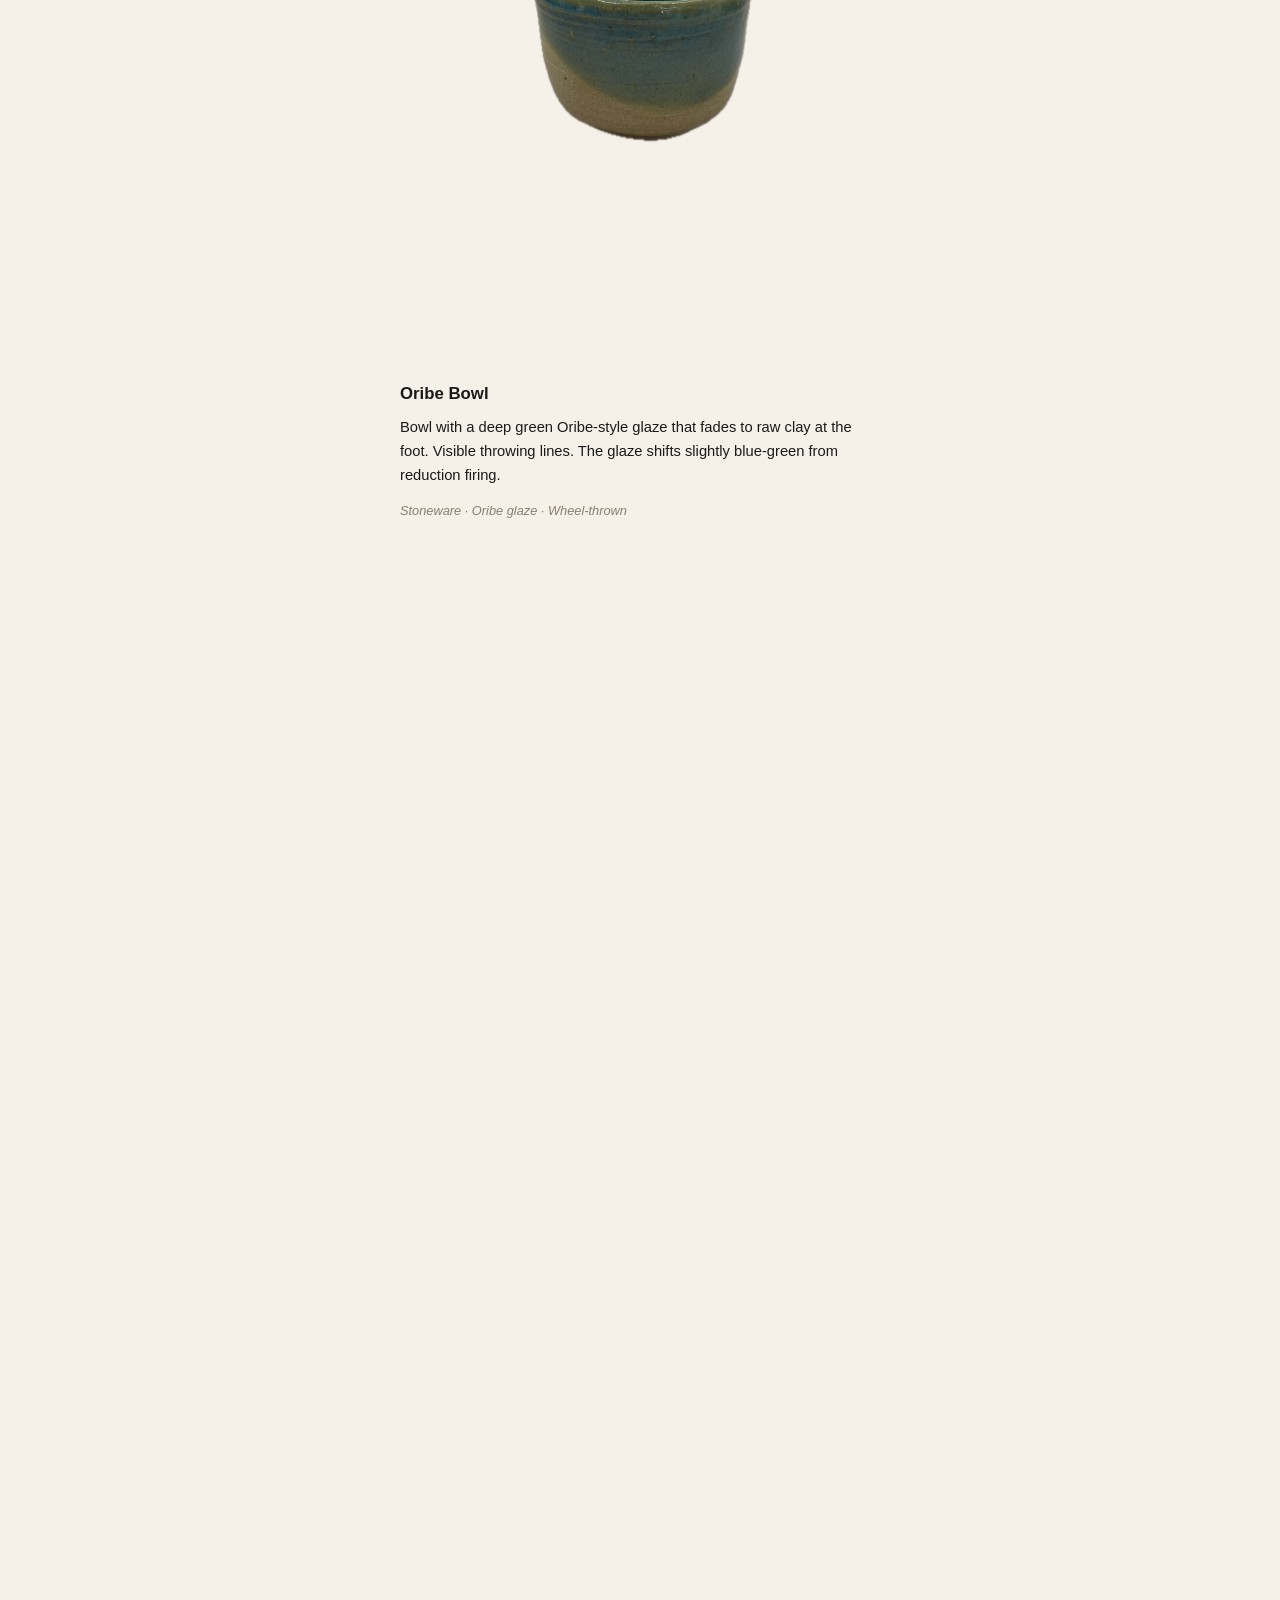
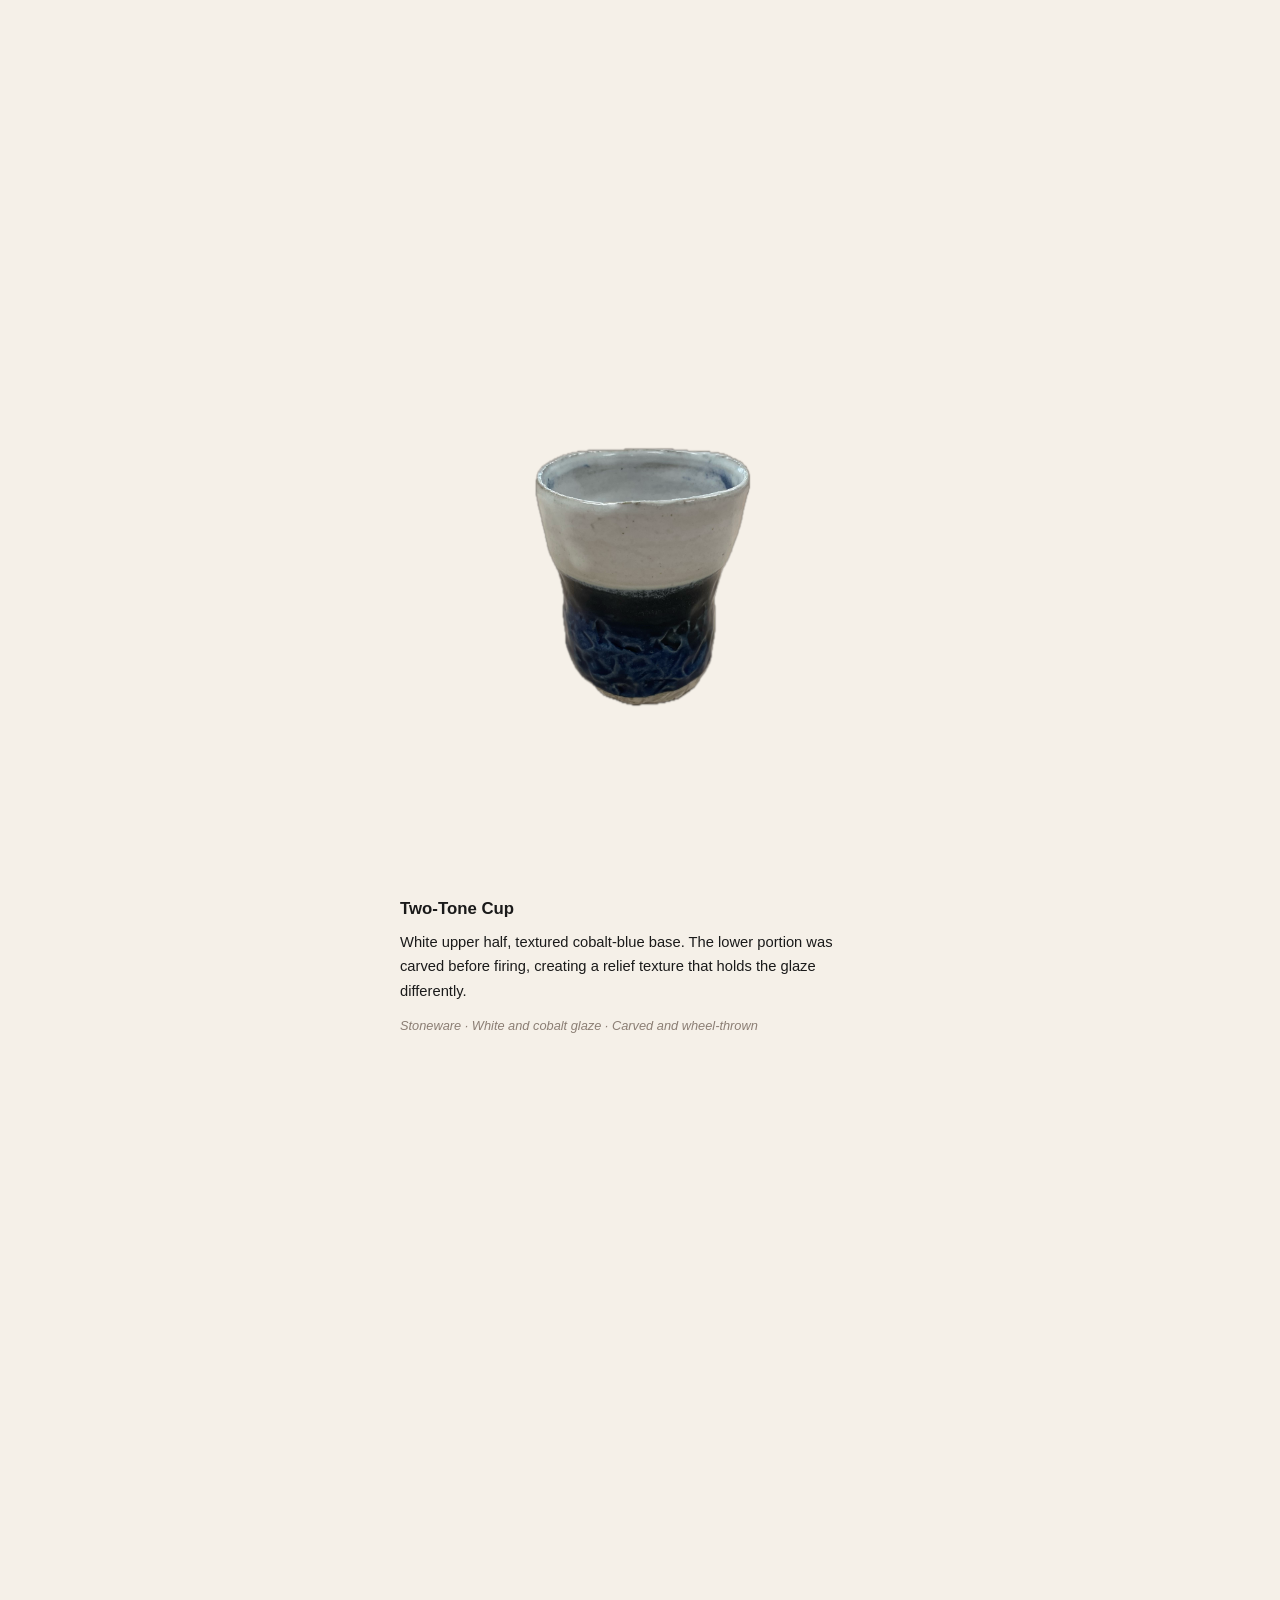
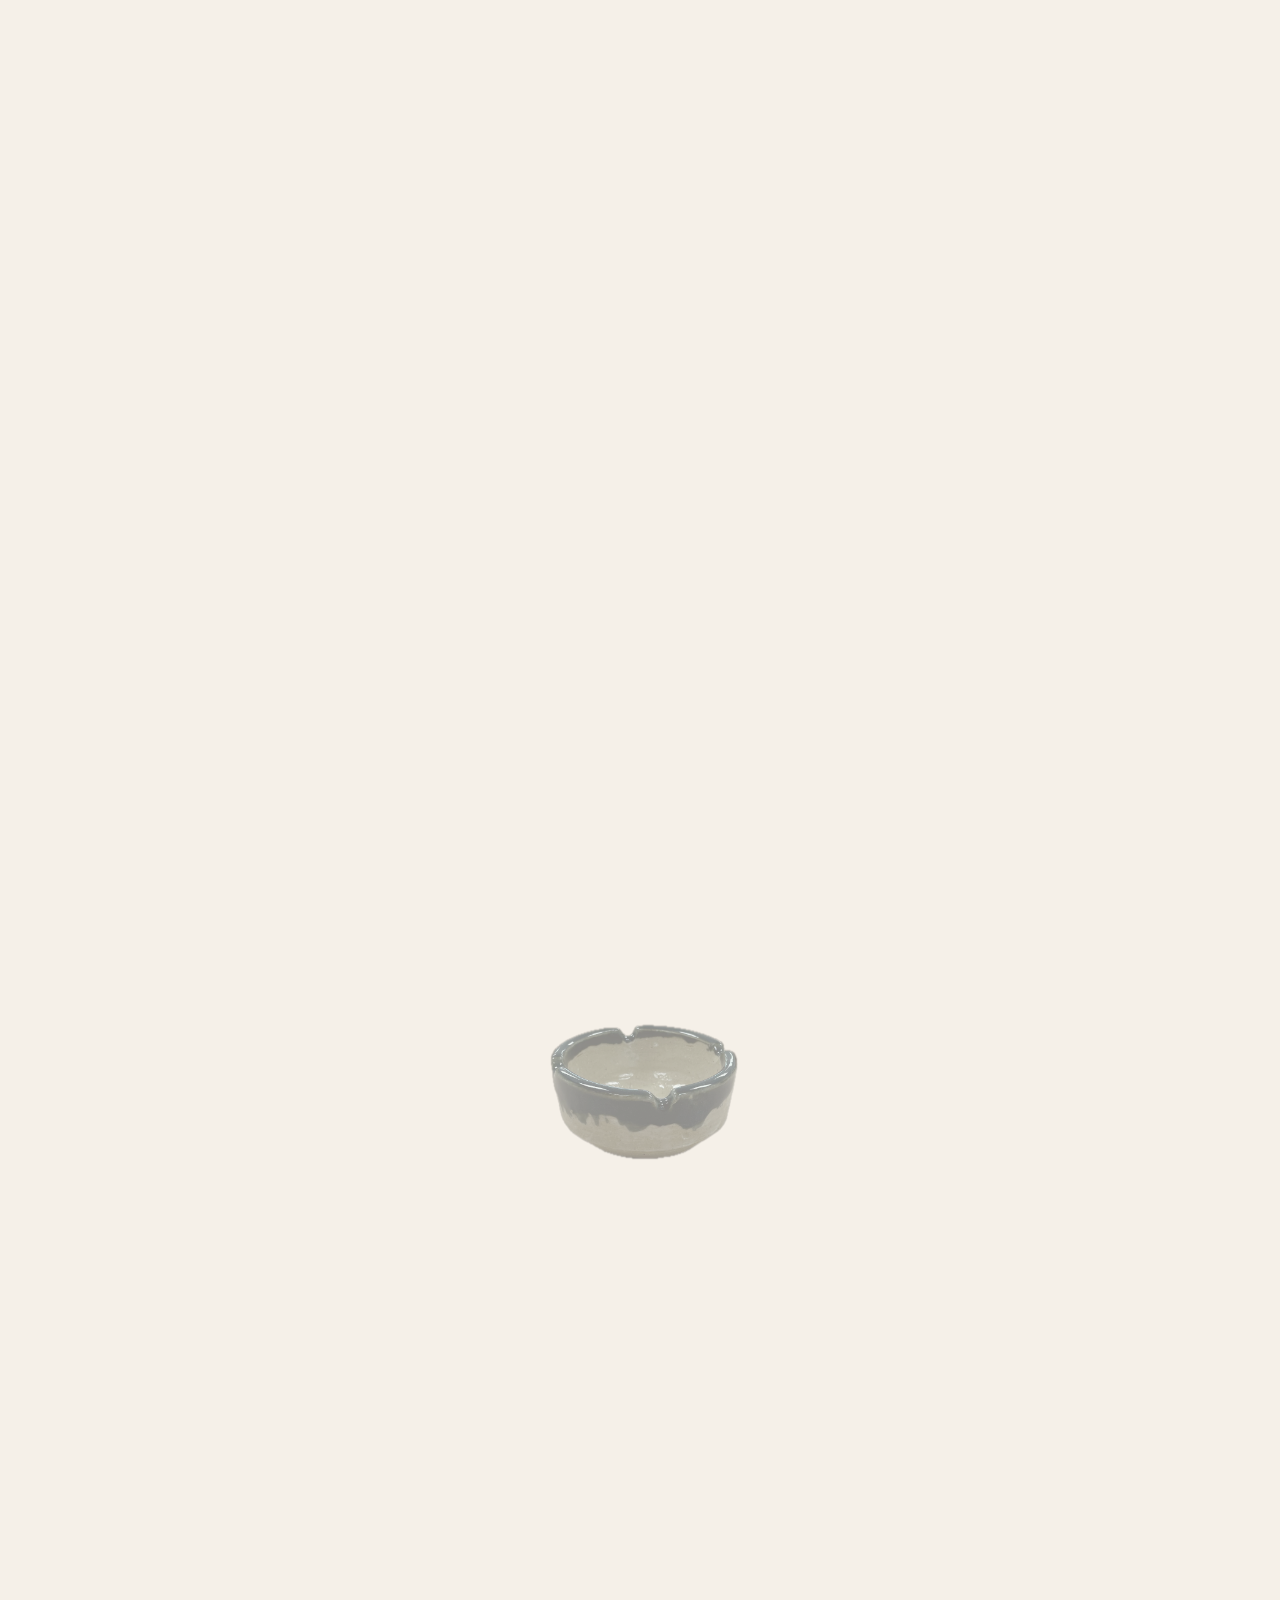
==== commit d3edc105: "Ceramics gallery: scroll-driven center stage, captions, reduced-motion fallback Made-with: Cursor" ====
--- a/ceramics.html
+++ b/ceramics.html
@@ -7,6 +7,17 @@
   <link rel="icon" href="favicon.svg" type="image/svg+xml">
   <script src="favicon.js" defer></script>
   <link rel="stylesheet" href="style.css">
+  <noscript>
+    <style>
+      .ceramics-stage { min-height: 0; }
+      .ceramics-stage-sticky {
+        position: relative;
+        min-height: 0;
+        padding: 0 0 3rem;
+      }
+      .ceramics-stage-frame { transform: none; opacity: 1; }
+    </style>
+  </noscript>
 </head>
 <body>
   <canvas id="dot-grid"></canvas>
@@ -25,162 +36,231 @@
 
     <div class="ceramics-gallery">
 
-      <div class="ceramics-piece">
-        <img src="ceramics/IMG_4203.png" alt="Shino tea bowl" loading="lazy">
-        <div class="piece-info">
-          <h3>Shino Tea Bowl</h3>
-          <p>Tea bowl in speckled stoneware with a shino-style glaze. Cream body with a dark iron band at the base. Irregular rim left as-thrown.</p>
-          <span class="piece-meta">Stoneware · Shino glaze · Wheel-thrown</span>
-        </div>
-      </div>
-
-      <div class="ceramics-piece">
-        <img src="ceramics/IMG_4205.png" alt="Textured bowl with amber interior" loading="lazy">
-        <div class="piece-info">
-          <h3>Amber Interior Bowl</h3>
-          <p>Low, wide bowl with a cream exterior and amber interior. One side has a panel of crawling glaze texture from layering glazes.</p>
-          <span class="piece-meta">Stoneware · Ash and iron glaze · Wheel-thrown</span>
-        </div>
-      </div>
-
-      <div class="ceramics-piece">
-        <img src="ceramics/IMG_4206.png" alt="Turquoise cup" loading="lazy">
-        <div class="piece-info">
-          <h3>Turquoise Cup</h3>
-          <p>Cylindrical cup dipped in a copper turquoise glaze. Unglazed stoneware foot ring. The glaze breaks where it thins over the throwing rings.</p>
-          <span class="piece-meta">Stoneware · Copper turquoise glaze · Wheel-thrown</span>
-        </div>
-      </div>
-
-      <div class="ceramics-piece">
-        <img src="ceramics/IMG_4207.png" alt="Brushwork vessel" loading="lazy">
-        <div class="piece-info">
-          <h3>Brushwork Vessel</h3>
-          <p>Taller cup with a pinched rim. Iron oxide brushstrokes on the cream exterior, applied before glazing. Teal-glazed interior.</p>
-          <span class="piece-meta">Stoneware · Iron oxide brushwork, celadon interior · Wheel-thrown</span>
-        </div>
-      </div>
-
-      <div class="ceramics-piece">
-        <img src="ceramics/IMG_4211.png" alt="Blue drip cup" loading="lazy">
-        <div class="piece-info">
-          <h3>Blue Drip Cup</h3>
-          <p>Cobalt blue glaze dripped from the rim over a pale stoneware body. The drip pattern is left to gravity and kiln atmosphere. One of my favourites.</p>
-          <span class="piece-meta">Stoneware · Cobalt drip glaze · Wheel-thrown</span>
-        </div>
-      </div>
-
-      <div class="ceramics-piece">
-        <img src="ceramics/IMG_4212.png" alt="Celadon green bowl" loading="lazy">
-        <div class="piece-info">
-          <h3>Oribe Bowl</h3>
-          <p>Bowl with a deep green Oribe-style glaze that fades to raw clay at the foot. Visible throwing lines. The glaze shifts slightly blue-green from reduction firing.</p>
-          <span class="piece-meta">Stoneware · Oribe glaze · Wheel-thrown</span>
-        </div>
-      </div>
-
-      <div class="ceramics-piece">
-        <img src="ceramics/IMG_4213.png" alt="Two-tone cup" loading="lazy">
-        <div class="piece-info">
-          <h3>Two-Tone Cup</h3>
-          <p>White upper half, textured cobalt-blue base. The lower portion was carved before firing, creating a relief texture that holds the glaze differently.</p>
-          <span class="piece-meta">Stoneware · White and cobalt glaze · Carved and wheel-thrown</span>
-        </div>
-      </div>
-
-      <div class="ceramics-piece">
-        <img src="ceramics/IMG_4215.png" alt="Ashtray" loading="lazy">
-        <div class="piece-info">
-          <h3>Ashtray</h3>
-          <p>Ashtray with notched rests in the rim. Dark tenmoku glaze over raw stoneware. Made as a gift.</p>
-          <span class="piece-meta">Stoneware · Tenmoku glaze · Wheel-thrown and hand-shaped</span>
-        </div>
-      </div>
-
-      <div class="ceramics-piece">
-        <img src="ceramics/IMG_7525-2.png" alt="Green and black vase" loading="lazy">
-        <div class="piece-info">
-          <h3>Bulbous Vase</h3>
-          <p>Round-bellied vase with a narrow neck. Jade green glaze over a dark iron-oxide body. The two glazes meet diagonally across the surface.</p>
-          <span class="piece-meta">Stoneware · Jade green over iron oxide · Wheel-thrown</span>
-        </div>
-      </div>
-
-      <div class="ceramics-piece">
-        <img src="ceramics/IMG_7526.png" alt="White speckled cup" loading="lazy">
-        <div class="piece-info">
-          <h3>Speckled Cup</h3>
-          <p>Tall cup in white speckled stoneware with a dark blue-black band at the base. The clay is flecked with iron, visible through the glaze. Pronounced throwing rings.</p>
-          <span class="piece-meta">Speckled stoneware · White glaze with iron base · Wheel-thrown</span>
-        </div>
-      </div>
-
-      <div class="ceramics-piece">
-        <img src="ceramics/IMG_7527-2.png" alt="Cream and brown tea bowl" loading="lazy">
-        <div class="piece-info">
-          <h3>Horizon Bowl</h3>
-          <p>Deep tea bowl with a cream upper body and dark iron-brown lower half. The transition between glazes came from how the glaze flowed during firing. Raw clay texture visible near the rim.</p>
-          <span class="piece-meta">Stoneware · White over tenmoku · Wheel-thrown</span>
-        </div>
-      </div>
-
-      <div class="ceramics-piece">
-        <img src="ceramics/IMG_7528.png" alt="Green celadon tea bowl" loading="lazy">
-        <div class="piece-info">
-          <h3>Celadon Tea Bowl</h3>
-          <p>Celadon-glazed tea bowl, wide and open. Even green glaze with slight pooling at the base and variation where it thins over the rim.</p>
-          <span class="piece-meta">Stoneware · Celadon glaze · Wheel-thrown</span>
-        </div>
-      </div>
-
-      <div class="ceramics-piece">
-        <img src="ceramics/IMG_7530-2.png" alt="Deep cobalt bowl" loading="lazy">
-        <div class="piece-info">
-          <h3>Cobalt Bowl</h3>
-          <p>Deep cobalt blue bowl. Matte glaze with surface variation from the kiln atmosphere. Asymmetric rim left as-thrown.</p>
-          <span class="piece-meta">Stoneware · Cobalt blue glaze · Wheel-thrown</span>
-        </div>
-      </div>
-
-      <div class="ceramics-piece">
-        <img src="ceramics/IMG_7531-2.png" alt="Teal cup and bowl set" loading="lazy">
-        <div class="piece-info">
-          <h3>Teal Cup & Bowl Set</h3>
-          <p>Matching cup and ribbed bowl in speckled teal glaze over brown stoneware. The iron-rich clay shows through at the rims and feet.</p>
-          <span class="piece-meta">Speckled stoneware · Teal glaze · Wheel-thrown</span>
-        </div>
-      </div>
-
-      <div class="ceramics-piece">
-        <img src="ceramics/IMG_7532-2.png" alt="Grey-blue cup pair" loading="lazy">
-        <div class="piece-info">
-          <h3>Grey-Blue Cup Pair</h3>
-          <p>Two cups in muted grey-blue glaze with iron speckle showing through. The taller one flares out, the shorter one curves in. Both have dark tenmoku interiors.</p>
-          <span class="piece-meta">Speckled stoneware · Grey-blue over tenmoku · Wheel-thrown</span>
-        </div>
-      </div>
-
-      <div class="ceramics-piece">
-        <img src="ceramics/IMG_0050-2.png" alt="Teal cup and bowl pair" loading="lazy">
-        <div class="piece-info">
-          <h3>Teal Pair</h3>
-          <p>Cup and bowl in layered teal-over-brown glaze with terracotta showing at the rims. The bowl has visible ribbing from throwing. The cup tapers slightly.</p>
-          <span class="piece-meta">Stoneware · Layered teal glaze · Wheel-thrown</span>
-        </div>
-      </div>
-
-      <div class="ceramics-piece">
-        <img src="ceramics/IMG_0054-2.png" alt="Cobalt blue bowl pair" loading="lazy">
-        <div class="piece-info">
-          <h3>Cobalt Pair</h3>
-          <p>Cup and bowl in cobalt blue, half-dipped so the white stoneware base is exposed at the foot. Clean line between glaze and clay.</p>
-          <span class="piece-meta">Stoneware · Cobalt dip glaze · Wheel-thrown</span>
-        </div>
-      </div>
+      <section class="ceramics-stage">
+        <div class="ceramics-stage-sticky">
+          <div class="ceramics-stage-frame">
+            <img src="ceramics/IMG_4203.png" alt="Shino tea bowl" loading="lazy">
+          </div>
+          <div class="piece-info ceramics-stage-caption">
+            <h3>Shino Tea Bowl</h3>
+            <p>Tea bowl in speckled stoneware with a shino-style glaze. Cream body with a dark iron band at the base. Irregular rim left as-thrown.</p>
+            <span class="piece-meta">Stoneware · Shino glaze · Wheel-thrown</span>
+          </div>
+        </div>
+      </section>
+
+      <section class="ceramics-stage">
+        <div class="ceramics-stage-sticky">
+          <div class="ceramics-stage-frame">
+            <img src="ceramics/IMG_4205.png" alt="Textured bowl with amber interior" loading="lazy">
+          </div>
+          <div class="piece-info ceramics-stage-caption">
+            <h3>Amber Interior Bowl</h3>
+            <p>Low, wide bowl with a cream exterior and amber interior. One side has a panel of crawling glaze texture from layering glazes.</p>
+            <span class="piece-meta">Stoneware · Ash and iron glaze · Wheel-thrown</span>
+          </div>
+        </div>
+      </section>
+
+      <section class="ceramics-stage">
+        <div class="ceramics-stage-sticky">
+          <div class="ceramics-stage-frame">
+            <img src="ceramics/IMG_4206.png" alt="Turquoise cup" loading="lazy">
+          </div>
+          <div class="piece-info ceramics-stage-caption">
+            <h3>Turquoise Cup</h3>
+            <p>Cylindrical cup dipped in a copper turquoise glaze. Unglazed stoneware foot ring. The glaze breaks where it thins over the throwing rings.</p>
+            <span class="piece-meta">Stoneware · Copper turquoise glaze · Wheel-thrown</span>
+          </div>
+        </div>
+      </section>
+
+      <section class="ceramics-stage">
+        <div class="ceramics-stage-sticky">
+          <div class="ceramics-stage-frame">
+            <img src="ceramics/IMG_4207.png" alt="Brushwork vessel" loading="lazy">
+          </div>
+          <div class="piece-info ceramics-stage-caption">
+            <h3>Brushwork Vessel</h3>
+            <p>Taller cup with a pinched rim. Iron oxide brushstrokes on the cream exterior, applied before glazing. Teal-glazed interior.</p>
+            <span class="piece-meta">Stoneware · Iron oxide brushwork, celadon interior · Wheel-thrown</span>
+          </div>
+        </div>
+      </section>
+
+      <section class="ceramics-stage">
+        <div class="ceramics-stage-sticky">
+          <div class="ceramics-stage-frame">
+            <img src="ceramics/IMG_4211.png" alt="Blue drip cup" loading="lazy">
+          </div>
+          <div class="piece-info ceramics-stage-caption">
+            <h3>Blue Drip Cup</h3>
+            <p>Cobalt blue glaze dripped from the rim over a pale stoneware body. The drip pattern is left to gravity and kiln atmosphere. One of my favourites.</p>
+            <span class="piece-meta">Stoneware · Cobalt drip glaze · Wheel-thrown</span>
+          </div>
+        </div>
+      </section>
+
+      <section class="ceramics-stage">
+        <div class="ceramics-stage-sticky">
+          <div class="ceramics-stage-frame">
+            <img src="ceramics/IMG_4212.png" alt="Celadon green bowl" loading="lazy">
+          </div>
+          <div class="piece-info ceramics-stage-caption">
+            <h3>Oribe Bowl</h3>
+            <p>Bowl with a deep green Oribe-style glaze that fades to raw clay at the foot. Visible throwing lines. The glaze shifts slightly blue-green from reduction firing.</p>
+            <span class="piece-meta">Stoneware · Oribe glaze · Wheel-thrown</span>
+          </div>
+        </div>
+      </section>
+
+      <section class="ceramics-stage">
+        <div class="ceramics-stage-sticky">
+          <div class="ceramics-stage-frame">
+            <img src="ceramics/IMG_4213.png" alt="Two-tone cup" loading="lazy">
+          </div>
+          <div class="piece-info ceramics-stage-caption">
+            <h3>Two-Tone Cup</h3>
+            <p>White upper half, textured cobalt-blue base. The lower portion was carved before firing, creating a relief texture that holds the glaze differently.</p>
+            <span class="piece-meta">Stoneware · White and cobalt glaze · Carved and wheel-thrown</span>
+          </div>
+        </div>
+      </section>
+
+      <section class="ceramics-stage">
+        <div class="ceramics-stage-sticky">
+          <div class="ceramics-stage-frame">
+            <img src="ceramics/IMG_4215.png" alt="Ashtray" loading="lazy">
+          </div>
+          <div class="piece-info ceramics-stage-caption">
+            <h3>Ashtray</h3>
+            <p>Ashtray with notched rests in the rim. Dark tenmoku glaze over raw stoneware. Made as a gift.</p>
+            <span class="piece-meta">Stoneware · Tenmoku glaze · Wheel-thrown and hand-shaped</span>
+          </div>
+        </div>
+      </section>
+
+      <section class="ceramics-stage">
+        <div class="ceramics-stage-sticky">
+          <div class="ceramics-stage-frame">
+            <img src="ceramics/IMG_7525-2.png" alt="Green and black vase" loading="lazy">
+          </div>
+          <div class="piece-info ceramics-stage-caption">
+            <h3>Bulbous Vase</h3>
+            <p>Round-bellied vase with a narrow neck. Jade green glaze over a dark iron-oxide body. The two glazes meet diagonally across the surface.</p>
+            <span class="piece-meta">Stoneware · Jade green over iron oxide · Wheel-thrown</span>
+          </div>
+        </div>
+      </section>
+
+      <section class="ceramics-stage">
+        <div class="ceramics-stage-sticky">
+          <div class="ceramics-stage-frame">
+            <img src="ceramics/IMG_7526.png" alt="White speckled cup" loading="lazy">
+          </div>
+          <div class="piece-info ceramics-stage-caption">
+            <h3>Speckled Cup</h3>
+            <p>Tall cup in white speckled stoneware with a dark blue-black band at the base. The clay is flecked with iron, visible through the glaze. Pronounced throwing rings.</p>
+            <span class="piece-meta">Speckled stoneware · White glaze with iron base · Wheel-thrown</span>
+          </div>
+        </div>
+      </section>
+
+      <section class="ceramics-stage">
+        <div class="ceramics-stage-sticky">
+          <div class="ceramics-stage-frame">
+            <img src="ceramics/IMG_7527-2.png" alt="Cream and brown tea bowl" loading="lazy">
+          </div>
+          <div class="piece-info ceramics-stage-caption">
+            <h3>Horizon Bowl</h3>
+            <p>Deep tea bowl with a cream upper body and dark iron-brown lower half. The transition between glazes came from how the glaze flowed during firing. Raw clay texture visible near the rim.</p>
+            <span class="piece-meta">Stoneware · White over tenmoku · Wheel-thrown</span>
+          </div>
+        </div>
+      </section>
+
+      <section class="ceramics-stage">
+        <div class="ceramics-stage-sticky">
+          <div class="ceramics-stage-frame">
+            <img src="ceramics/IMG_7528.png" alt="Green celadon tea bowl" loading="lazy">
+          </div>
+          <div class="piece-info ceramics-stage-caption">
+            <h3>Celadon Tea Bowl</h3>
+            <p>Celadon-glazed tea bowl, wide and open. Even green glaze with slight pooling at the base and variation where it thins over the rim.</p>
+            <span class="piece-meta">Stoneware · Celadon glaze · Wheel-thrown</span>
+          </div>
+        </div>
+      </section>
+
+      <section class="ceramics-stage">
+        <div class="ceramics-stage-sticky">
+          <div class="ceramics-stage-frame">
+            <img src="ceramics/IMG_7530-2.png" alt="Deep cobalt bowl" loading="lazy">
+          </div>
+          <div class="piece-info ceramics-stage-caption">
+            <h3>Cobalt Bowl</h3>
+            <p>Deep cobalt blue bowl. Matte glaze with surface variation from the kiln atmosphere. Asymmetric rim left as-thrown.</p>
+            <span class="piece-meta">Stoneware · Cobalt blue glaze · Wheel-thrown</span>
+          </div>
+        </div>
+      </section>
+
+      <section class="ceramics-stage">
+        <div class="ceramics-stage-sticky">
+          <div class="ceramics-stage-frame">
+            <img src="ceramics/IMG_7531-2.png" alt="Teal cup and bowl set" loading="lazy">
+          </div>
+          <div class="piece-info ceramics-stage-caption">
+            <h3>Teal Cup & Bowl Set</h3>
+            <p>Matching cup and ribbed bowl in speckled teal glaze over brown stoneware. The iron-rich clay shows through at the rims and feet.</p>
+            <span class="piece-meta">Speckled stoneware · Teal glaze · Wheel-thrown</span>
+          </div>
+        </div>
+      </section>
+
+      <section class="ceramics-stage">
+        <div class="ceramics-stage-sticky">
+          <div class="ceramics-stage-frame">
+            <img src="ceramics/IMG_7532-2.png" alt="Grey-blue cup pair" loading="lazy">
+          </div>
+          <div class="piece-info ceramics-stage-caption">
+            <h3>Grey-Blue Cup Pair</h3>
+            <p>Two cups in muted grey-blue glaze with iron speckle showing through. The taller one flares out, the shorter one curves in. Both have dark tenmoku interiors.</p>
+            <span class="piece-meta">Speckled stoneware · Grey-blue over tenmoku · Wheel-thrown</span>
+          </div>
+        </div>
+      </section>
+
+      <section class="ceramics-stage">
+        <div class="ceramics-stage-sticky">
+          <div class="ceramics-stage-frame">
+            <img src="ceramics/IMG_0050-2.png" alt="Teal cup and bowl pair" loading="lazy">
+          </div>
+          <div class="piece-info ceramics-stage-caption">
+            <h3>Teal Pair</h3>
+            <p>Cup and bowl in layered teal-over-brown glaze with terracotta showing at the rims. The bowl has visible ribbing from throwing. The cup tapers slightly.</p>
+            <span class="piece-meta">Stoneware · Layered teal glaze · Wheel-thrown</span>
+          </div>
+        </div>
+      </section>
+
+      <section class="ceramics-stage">
+        <div class="ceramics-stage-sticky">
+          <div class="ceramics-stage-frame">
+            <img src="ceramics/IMG_0054-2.png" alt="Cobalt blue bowl pair" loading="lazy">
+          </div>
+          <div class="piece-info ceramics-stage-caption">
+            <h3>Cobalt Pair</h3>
+            <p>Cup and bowl in cobalt blue, half-dipped so the white stoneware base is exposed at the foot. Clean line between glaze and clay.</p>
+            <span class="piece-meta">Stoneware · Cobalt dip glaze · Wheel-thrown</span>
+          </div>
+        </div>
+      </section>
 
     </div>
   </div>
 
+  <script src="ceramics-gallery.js"></script>
   <script src="dot-grid.js"></script>
   <script data-goatcounter="https://timothychee.goatcounter.com/count"
           async src="//gc.zgo.at/count.js"></script>
--- a/style.css
+++ b/style.css
@@ -14,6 +14,8 @@
   --border: #DDD5C9;
   --code-bg: #EDE7DD;
   --max-width: 660px;
+  /* Set by dot-grid.js to bottom of <nav> in viewport px */
+  --dot-grid-top: 0px;
 }
 
 body {
@@ -29,10 +31,10 @@
 /* ─── Dot Grid Canvas ─── */
 #dot-grid {
   position: fixed;
-  top: 0;
+  top: var(--dot-grid-top);
   left: 0;
   width: 100%;
-  height: 100%;
+  /* height set in dot-grid.js (innerHeight − nav bottom) */
   z-index: 0;
   pointer-events: none;
 }
@@ -52,7 +54,23 @@
   gap: 1.5rem;
   margin-bottom: 0.75rem;
   padding-bottom: 0.75rem;
-  border-bottom: 1px solid var(--border);
+  position: sticky;
+  top: 0;
+  z-index: 2;
+  background: var(--bg);
+}
+
+/* Full-bleed rule under nav (nav stays column-width; line spans viewport) */
+nav::after {
+  content: "";
+  position: absolute;
+  left: 50%;
+  transform: translateX(-50%);
+  width: 100vw;
+  bottom: 0;
+  height: 1px;
+  background: var(--border);
+  pointer-events: none;
 }
 
 nav .site-name {
@@ -222,17 +240,36 @@
   margin: 1.5rem 0;
 }
 
+/* ─── About name card ─── */
+.profile-card {
+  margin: 0 0 1.75rem;
+  padding: 1.2rem 1.35rem 1.1rem;
+  border: 1px solid var(--border);
+  border-radius: 14px;
+  background: rgba(255, 255, 255, 0.42);
+  box-shadow: 0 1px 4px rgba(26, 26, 26, 0.05);
+}
+
+.profile-card .profile-section {
+  padding: 0;
+}
+
+.profile-card .contact-links {
+  margin-top: 1rem;
+  padding-top: 1rem;
+  border-top: 1px solid var(--border);
+}
+
 /* ─── Profile Section ─── */
 .profile-section {
   display: flex;
-  align-items: flex-start;
+  align-items: center;
   gap: 1rem;
   padding: 0.5rem 0;
-  margin-bottom: 1.75rem;
+  margin-bottom: 0;
 }
 
 .profile-section > div {
-  padding-top: 0.35rem;
   min-width: 0;
 }
 
@@ -247,7 +284,8 @@
 }
 
 .intro-text {
-  font-size: 1.05rem;
+  font-size: 1.22rem;
+  line-height: 1.45;
   font-weight: normal;
   font-style: italic;
   color: #D97706;
@@ -282,6 +320,92 @@
   flex-shrink: 0;
 }
 
+/* ─── Home / About scroll intro (index only) ─── */
+.page-index .home-intro-track {
+  position: relative;
+  z-index: 1;
+}
+
+.page-index .home-card-slot {
+  width: 100%;
+  pointer-events: none;
+}
+
+.page-index:not(.home-intro-done) .home-intro-card-mount {
+  position: relative;
+  height: 0;
+  overflow: visible;
+}
+
+.page-index:not(.home-intro-done) .home-intro-card-mount #profile-card:not(.intro-floating) {
+  position: absolute;
+  left: 0;
+  right: 0;
+  width: min(calc(100vw - 3rem), var(--max-width));
+  max-width: 100%;
+  margin: 0 auto;
+  box-sizing: border-box;
+  opacity: 0;
+  visibility: hidden;
+  pointer-events: none;
+}
+
+.page-index.home-intro-done .home-intro-card-mount {
+  height: auto;
+  overflow: visible;
+}
+
+.page-index.home-intro-done .home-card-slot {
+  display: none;
+}
+
+/* Floating hero: one element; chrome fades in via --card-shell (0 = bare content on page bg). */
+.page-index:not(.home-intro-done) .profile-card.intro-floating {
+  position: fixed;
+  margin: 0;
+  z-index: 3;
+  box-sizing: border-box;
+  --card-shell: 0;
+  background: rgba(255, 255, 255, calc(0.42 * var(--card-shell)));
+  border: 1px solid transparent;
+  border-color: rgba(221, 213, 201, var(--card-shell));
+  border-radius: calc(14px * var(--card-shell));
+  box-shadow:
+    0 calc(1px * var(--card-shell)) calc(4px * var(--card-shell))
+      rgba(26, 26, 26, calc(0.05 * var(--card-shell)));
+  will-change: left, top, transform;
+}
+
+.page-index:not(.home-intro-done) .profile-card.intro-floating .profile-photo {
+  border-color: rgba(221, 213, 201, var(--card-shell));
+  box-shadow:
+    0 calc(1px * var(--card-shell)) calc(3px * var(--card-shell))
+      rgba(26, 26, 26, calc(0.07 * var(--card-shell)));
+}
+
+.page-index:not(.home-intro-done) .profile-card.intro-floating .contact-links {
+  border-top-color: rgba(221, 213, 201, var(--card-shell));
+}
+
+.page-index:not(.home-intro-done) .home-below {
+  position: fixed;
+  z-index: 1;
+  left: 0;
+  right: 0;
+  top: var(--dot-grid-top);
+  bottom: 0;
+  width: 100%;
+  max-width: var(--max-width);
+  margin-left: auto;
+  margin-right: auto;
+  padding: 0 1.5rem;
+  box-sizing: border-box;
+  overflow-y: hidden;
+  pointer-events: none;
+  opacity: 0;
+  will-change: opacity, transform;
+}
+
 /* ─── Posts list (writing.html) ─── */
 .writing-list {
   list-style: none;
@@ -416,27 +540,62 @@
   margin-top: 2rem;
 }
 
-.ceramics-piece {
-  margin-bottom: 4rem;
-}
-
-.ceramics-piece img {
+.ceramics-stage {
+  --stage-p: 0.5;
+  --stage-focus: 1;
+  --caption-a: 1;
+  position: relative;
+  min-height: 235vh;
+}
+
+.ceramics-stage-sticky {
+  position: sticky;
+  top: 0;
+  min-height: 100vh;
+  display: flex;
+  flex-direction: column;
+  align-items: center;
+  justify-content: center;
+  gap: 1rem;
+  padding: 1.25rem 0 2rem;
+  box-sizing: border-box;
+}
+
+.ceramics-stage-frame {
+  width: 100%;
+  max-width: 480px;
+  display: flex;
+  align-items: center;
+  justify-content: center;
+  transform-origin: center center;
+  transform: scale(calc(0.78 + 0.22 * var(--stage-focus)));
+  opacity: calc(0.42 + 0.58 * var(--stage-focus));
+  transition: none;
+}
+
+.ceramics-stage-frame img {
   width: 100%;
   max-width: 480px;
   display: block;
-  margin: 0 auto;
   border-radius: 6px;
 }
 
 .piece-info {
   max-width: 480px;
-  margin: 1rem auto 0;
+  margin: 0 auto;
+  width: 100%;
+}
+
+.ceramics-scroll-stage .ceramics-stage-caption {
+  opacity: var(--caption-a);
+  transform: translateY(calc((1 - var(--caption-a)) * 10px));
+  transition: none;
 }
 
 .piece-info h3 {
   font-size: 1.05rem;
   font-weight: 600;
-  margin-top: 0.75rem;
+  margin-top: 0;
   margin-bottom: 0.4rem;
 }
 
@@ -451,6 +610,27 @@
   font-size: 0.8rem;
   color: var(--text-secondary);
   font-style: italic;
+}
+
+/* Reduced motion / static: plain stacked gallery */
+body.ceramics-static .ceramics-stage {
+  min-height: 0;
+}
+
+body.ceramics-static .ceramics-stage-sticky {
+  position: relative;
+  min-height: 0;
+  padding: 0 0 3rem;
+}
+
+body.ceramics-static .ceramics-stage-frame {
+  transform: none;
+  opacity: 1;
+}
+
+body.ceramics-static .ceramics-stage-caption {
+  opacity: 1;
+  transform: none;
 }
 
 /* ─── Mermaid ─── */
@@ -483,8 +663,8 @@
     text-align: center;
   }
 
-  .profile-section > div {
-    padding-top: 0;
+  .profile-card {
+    padding: 1rem 1.05rem 0.95rem;
   }
 
   h1 { font-size: 1.35rem; }
@@ -501,7 +681,11 @@
   th, td {
     padding: 0.4rem 0.5rem;
   }
-}
-
-
-
+
+  .page-index:not(.home-intro-done) .home-below {
+    padding: 0 1rem;
+  }
+}
+
+
+
